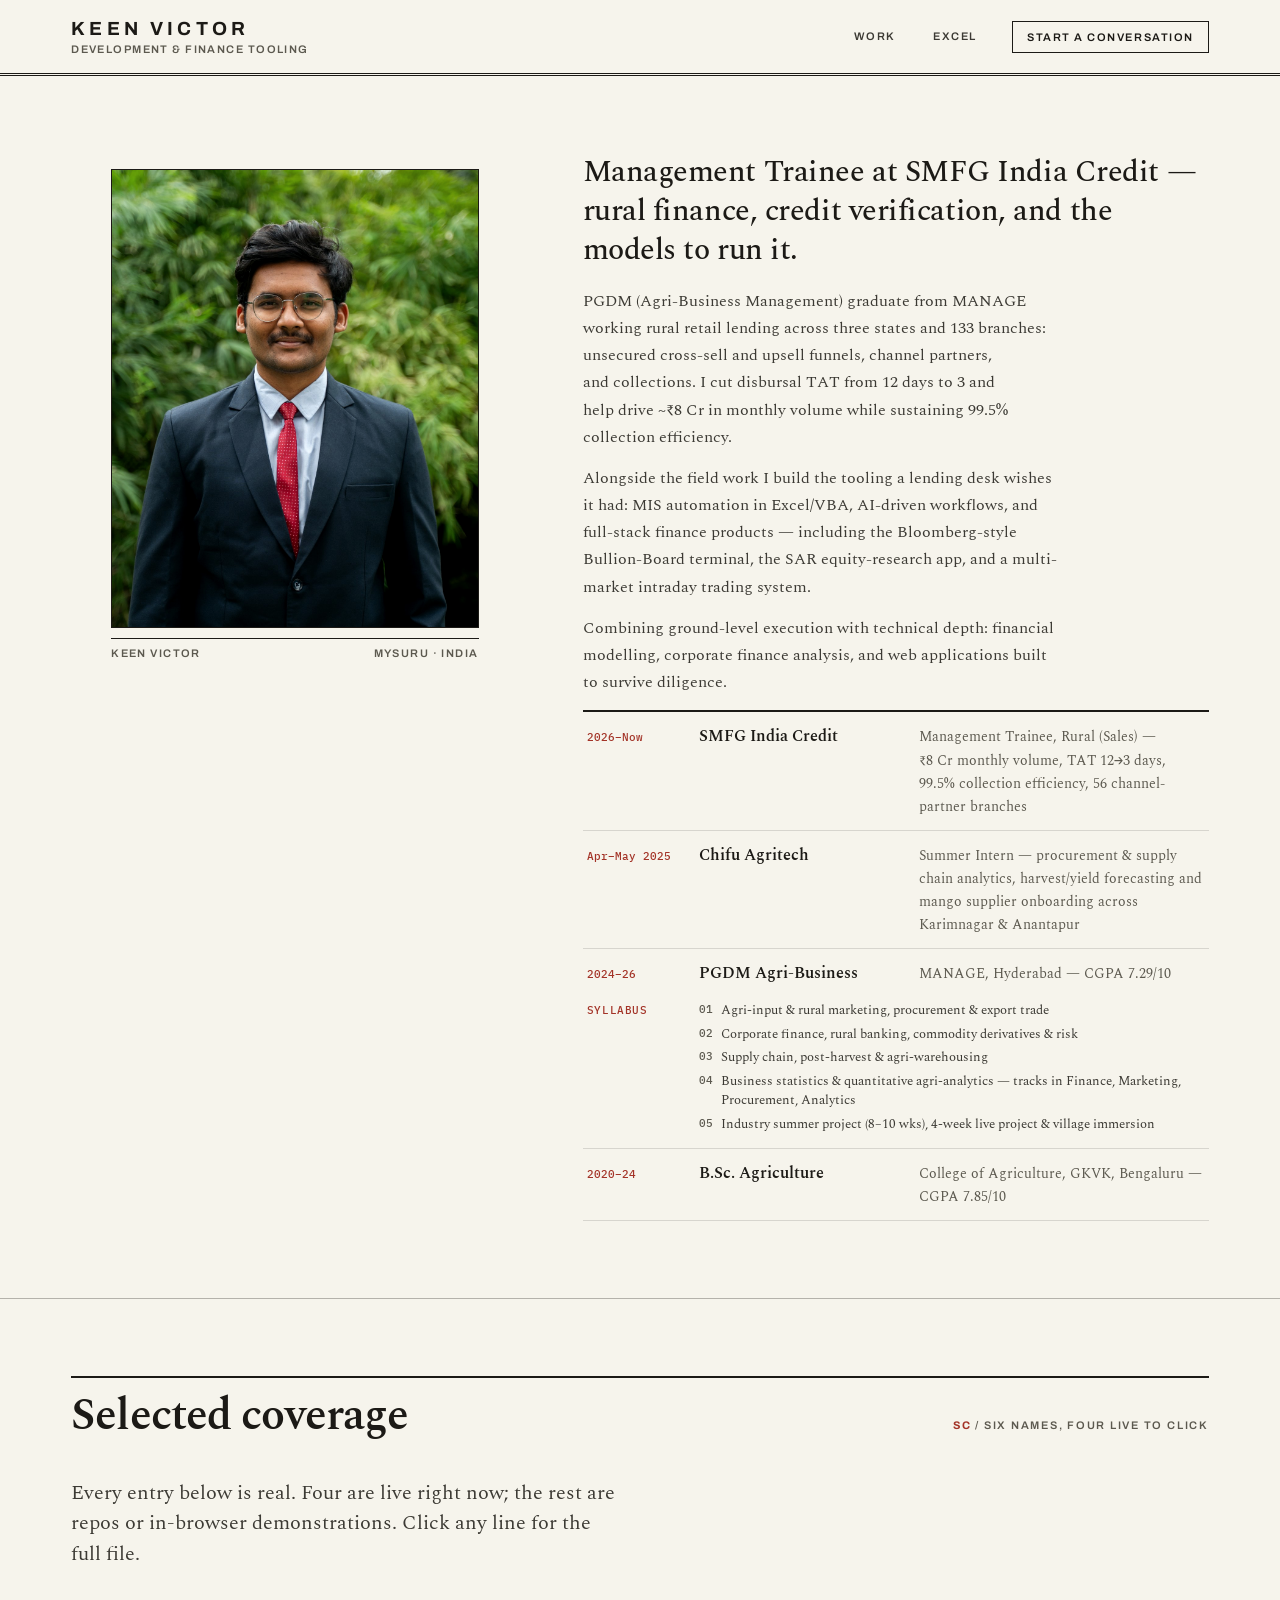
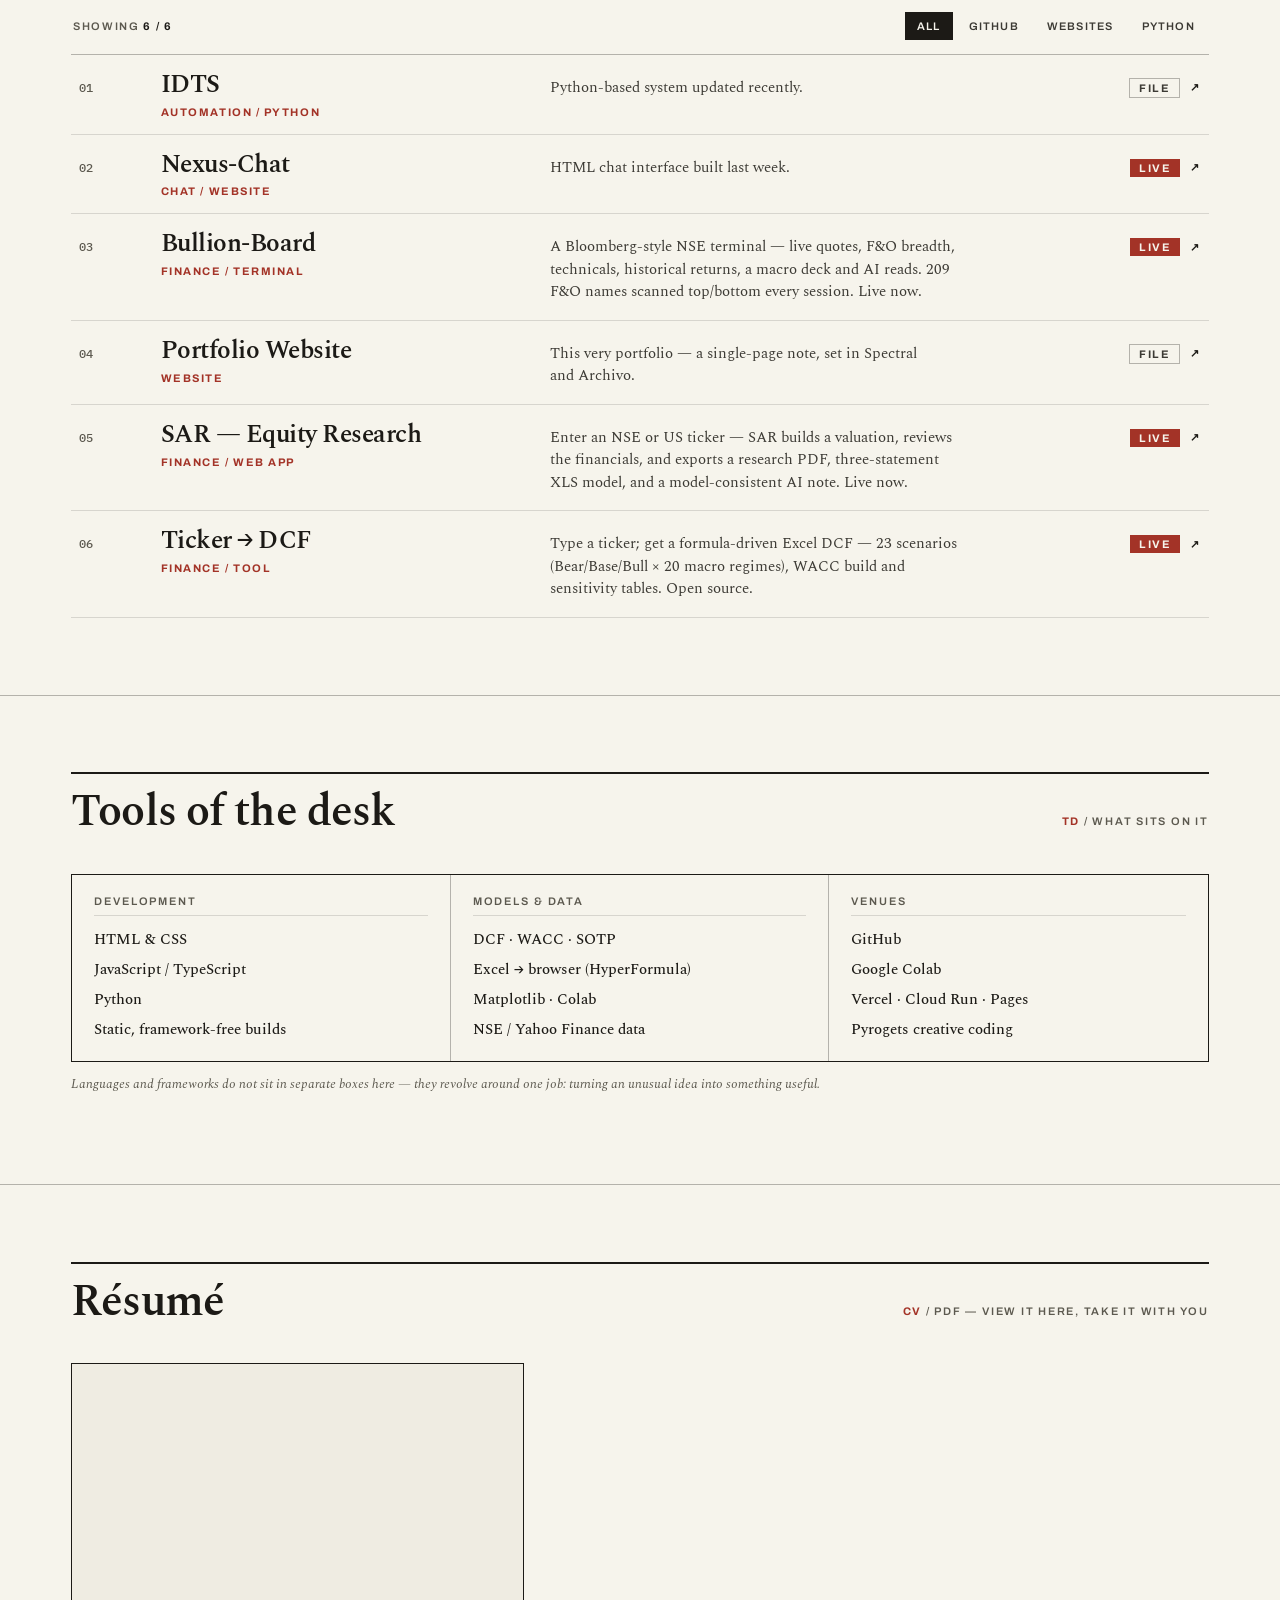
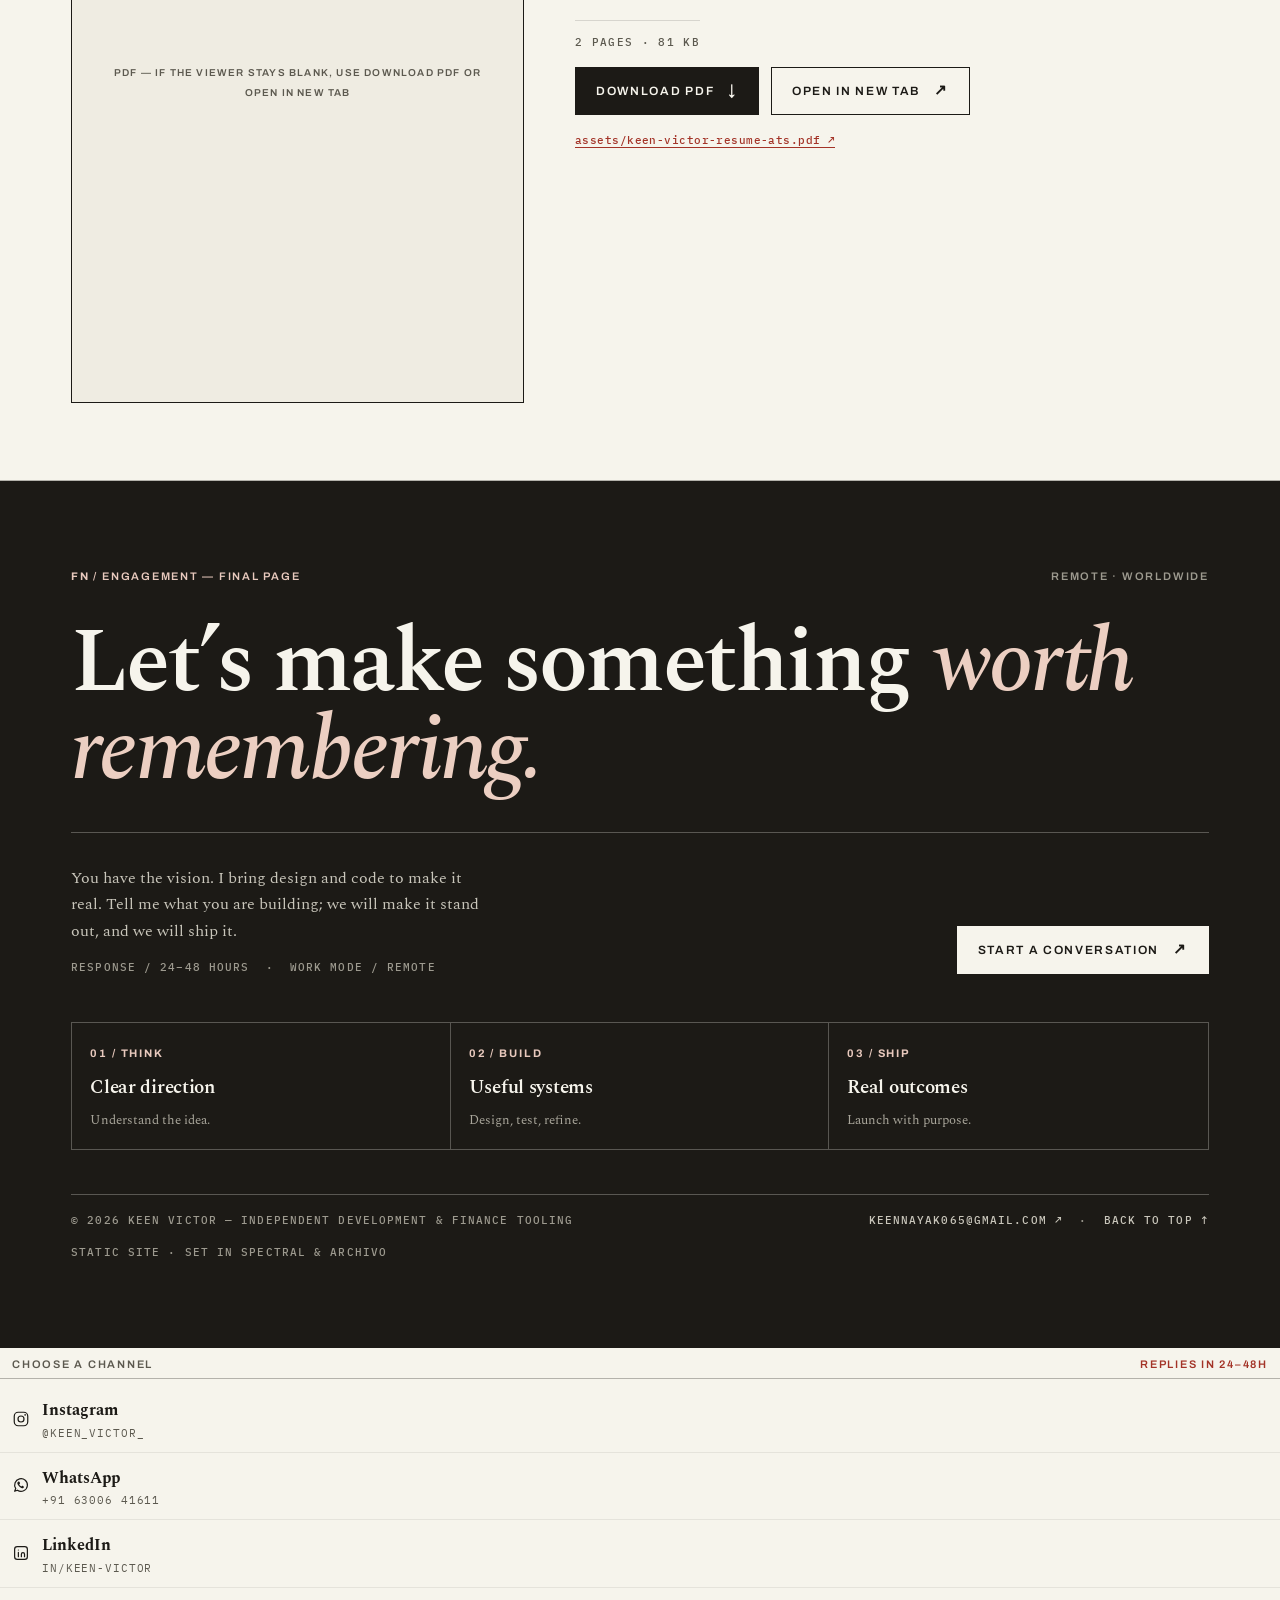
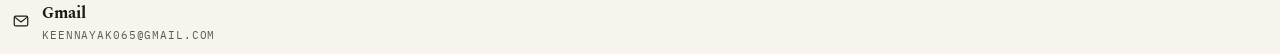
==== index.html @ 17b60cc4 "Coverage: Ticker -> DCF — live Streamlit app, GitHub repo, SAR-style file evidence; six names, four " ====
<!doctype html>
<html lang="en">
<head>
<meta charset="utf-8">
<meta name="viewport" content="width=device-width, initial-scale=1, viewport-fit=cover">
<meta name="theme-color" content="#f6f4ec">
<meta name="description" content="Keen Victor — independent development and finance tooling. Scenario-driven DCF models, a Bloomberg-style NSE terminal, and web apps, deployed and built to survive due diligence.">
<title>Keen Victor — Development &amp; Finance Tooling</title>
<link rel="icon" href="data:,">
<link rel="preconnect" href="https://fonts.googleapis.com">
<link rel="preconnect" href="https://fonts.gstatic.com" crossorigin>
<link href="https://fonts.googleapis.com/css2?family=Archivo:wght@400;500;600;700&family=IBM+Plex+Mono:wght@400;500&family=Spectral:ital,wght@0,300;0,400;0,500;0,600;0,700;1,400;1,500&display=swap" rel="stylesheet">
<link rel="stylesheet" href="style.css">
</head>
<body>
<a class="skip-link" href="#works">Skip to selected work</a>

<header class="site">
  <div class="shell site-bar">
    <a class="brand" href="#top" aria-label="Keen Victor — home">
      <span class="wordmark">Keen<b>&nbsp;</b>Victor</span>
      <small>Development &amp; Finance Tooling</small>
    </a>
    <nav class="nav" id="mainNav" aria-label="Main navigation">
      <a href="#works">Work</a>
      <a href="excel.html">Excel</a>
      <a class="cta-nav js-convo" href="#" aria-haspopup="true" aria-expanded="false">Start a conversation</a>
    </nav>
    <button class="menu-toggle" id="menuToggle" aria-label="Open navigation" aria-expanded="false">≡</button>
  </div>
</header>

<main id="top">
<section class="block" id="analyst" aria-label="About Keen Victor">
  <div class="shell">
    <div class="analyst">
      <figure>
        <div class="id-photo">
          <img src="assets/portrait.jpg" alt="Keen Victor portrait — navy suit, red tie, against a green bamboo backdrop" width="1200" height="1500">
        </div>
        <figcaption class="id-caption"><span>Keen Victor</span><span>Mysuru · India</span></figcaption>
      </figure>
      <div>
        <p class="analyst-lede">Management Trainee at SMFG India Credit — rural finance, credit verification, and the models to run it.</p>
        <div class="analyst-body">
          <p>PGDM (Agri-Business Management) graduate from MANAGE working rural retail lending across three states and 133 branches: unsecured cross-sell and upsell funnels, channel partners, and collections. I cut disbursal TAT from 12 days to 3 and help drive ~&#8377;8 Cr in monthly volume while sustaining 99.5% collection efficiency.</p>
          <p>Alongside the field work I build the tooling a lending desk wishes it had: MIS automation in Excel/VBA, AI-driven workflows, and full-stack finance products — including the Bloomberg-style Bullion-Board terminal, the SAR equity-research app, and a multi-market intraday trading system.</p>
          <p>Combining ground-level execution with technical depth: financial modelling, corporate finance analysis, and web applications built to survive diligence.</p>
        </div>
        <div class="history" aria-label="Track record">
          <div class="history-row"><span class="when">2026–Now</span><strong>SMFG India Credit</strong><span>Management Trainee, Rural (Sales) — ₹8 Cr monthly volume, TAT 12&rarr;3 days, 99.5% collection efficiency, 56 channel-partner branches</span></div>
          <div class="history-row"><span class="when">Apr–May 2025</span><strong>Chifu Agritech</strong><span>Summer Intern — procurement &amp; supply chain analytics, harvest/yield forecasting and mango supplier onboarding across Karimnagar &amp; Anantapur</span></div>
          <div class="history-row"><span class="when">2024–26</span><strong>PGDM Agri-Business</strong><span>MANAGE, Hyderabad — CGPA 7.29/10</span></div>
          <div class="history-detail"><span class="when">Syllabus</span><ul class="hd-list"><li>Agri-input &amp; rural marketing, procurement &amp; export trade</li><li>Corporate finance, rural banking, commodity derivatives &amp; risk</li><li>Supply chain, post-harvest &amp; agri-warehousing</li><li>Business statistics &amp; quantitative agri-analytics — tracks in Finance, Marketing, Procurement, Analytics</li><li>Industry summer project (8–10 wks), 4-week live project &amp; village immersion</li></ul></div>
          <div class="history-row"><span class="when">2020–24</span><strong>B.Sc. Agriculture</strong><span>College of Agriculture, GKVK, Bengaluru — CGPA 7.85/10</span></div>
        </div>
</div>
    </div>
  </div>
</section>

<section class="block" id="works" aria-label="Selected work">
  <div class="shell">
    <div class="block-head">
      <h2>Selected coverage</h2>
      <div class="folio"><b>SC</b> / Six names, four live to click</div>
    </div>
    <p class="lede">Every entry below is real. Four are live right now; the rest are repos or in-browser demonstrations. Click any line for the full file.</p>
    <div class="screen-row">
      <div class="count-note">Showing <b><span id="visibleCount">6</span> / 6</b></div>
      <div class="filter-list" aria-label="Screen by sector">
        <button class="filter active" data-filter="all">All</button>
        <button class="filter" data-filter="github">GitHub</button>
        <button class="filter" data-filter="website">Websites</button>
        <button class="filter" data-filter="python">Python</button>
      </div>
    </div>
    <div class="coverage" id="coverageList"></div>
  </div>

  <div class="project-modal" id="projectModal" aria-hidden="true" role="dialog" aria-modal="true" aria-labelledby="modalTitle">
    <div class="modal-backdrop" id="modalBackdrop"></div>
    <div class="modal-card">
      <div class="modal-bar"><span>Project File — <span id="modalFileNo">No. 00</span></span><button class="modal-close" id="modalClose" aria-label="Close project details">×</button></div>
      <div class="modal-body">
        <div class="modal-image" id="modalImage"></div>
        <div class="modal-content">
          <div class="modal-meta" id="modalMeta"></div>
          <h2 class="modal-title" id="modalTitle"></h2>
          <p class="modal-desc" id="modalDesc"></p>
          <div class="modal-tech" id="modalTech"></div>
        </div>
      </div>
    </div>
  </div>
</section>



<section class="block" id="tools" aria-label="Tools of the desk">
  <div class="shell">
    <div class="block-head">
      <h2>Tools of the desk</h2>
      <div class="folio"><b>TD</b> / What sits on it</div>
    </div>
    <div class="tools">
      <div class="tool-cell">
        <h3>Development</h3>
        <ul><li>HTML &amp; CSS</li><li>JavaScript / TypeScript</li><li>Python</li><li>Static, framework-free builds</li></ul>
      </div>
      <div class="tool-cell">
        <h3>Models &amp; Data</h3>
        <ul><li>DCF · WACC · SOTP</li><li>Excel → browser (HyperFormula)</li><li>Matplotlib · Colab</li><li>NSE / Yahoo Finance data</li></ul>
      </div>
      <div class="tool-cell">
        <h3>Venues</h3>
        <ul><li>GitHub</li><li>Google Colab</li><li>Vercel · Cloud Run · Pages</li><li>Pyrogets creative coding</li></ul>
      </div>
    </div>
    <p class="tool-note">Languages and frameworks do not sit in separate boxes here — they revolve around one job: turning an unusual idea into something useful.</p>
  </div>
</section>

<section class="block" id="resume" aria-label="Résumé">
  <div class="shell">
    <div class="block-head">
      <h2>Résumé</h2>
      <div class="folio"><b>CV</b> / PDF — view it here, take it with you</div>
    </div>
    <div class="resume-grid">
      <div class="resume-view">
        <span class="pdf-hint">PDF — if the viewer stays blank, use Download PDF or Open in new tab</span>
        <iframe src="assets/keen-victor-resume-ats.pdf#toolbar=0&navpanes=0&view=FitH" title="Keen Victor — résumé, ATS-friendly PDF" loading="lazy"></iframe>
      </div>
      <div class="resume-side">
        <p class="resume-meta">2 pages · 81 KB</p>
        <div class="resume-actions">
          <a class="button" href="assets/keen-victor-resume-ats.pdf" download="keen-victor-resume-ats.pdf">Download PDF <span class="arrow">↓</span></a>
          <a class="button ghost" href="assets/keen-victor-resume-ats.pdf" target="_blank" rel="noopener">Open in new tab <span class="arrow">↗</span></a>
        </div>
        <p class="resume-fine"><a href="assets/keen-victor-resume-ats.pdf" target="_blank" rel="noopener">assets/keen-victor-resume-ats.pdf ↗</a></p>
      </div>
    </div>
  </div>
</section>

<section class="endnote" id="connect" aria-label="Engage me">
  <div class="shell">
    <div class="block-head endnote-head">
      <span class="folio endnote-folio"><b>FN</b> / Engagement — final page</span>
      <span class="folio">Remote · Worldwide</span>
    </div>
    <h2>Let’s make something <em>worth remembering.</em></h2>
    <div class="endnote-grid">
      <div>
        <p>You have the vision. I bring design and code to make it real. Tell me what you are building; we will make it stand out, and we will ship it.</p>
        <div class="micro">Response / 24–48 hours &nbsp;·&nbsp; Work mode / Remote</div>
      </div>
      <div class="endnote-cta">
        <a class="button js-convo" href="#" aria-haspopup="true" aria-expanded="false">Start a conversation <span class="arrow">↗</span></a>
      </div>
    </div>
    <div class="endnote-legs" aria-label="How an engagement runs">
      <div class="leg"><small>01 / Think</small><strong>Clear direction</strong><span>Understand the idea.</span></div>
      <div class="leg"><small>02 / Build</small><strong>Useful systems</strong><span>Design, test, refine.</span></div>
      <div class="leg"><small>03 / Ship</small><strong>Real outcomes</strong><span>Launch with purpose.</span></div>
    </div>
    <footer class="fineprint">
      <span>© <span id="year">2026</span> Keen Victor — Independent development &amp; finance tooling</span>
      <span><a href="mailto:keennayak065@gmail.com">keennayak065@gmail.com ↗</a> &nbsp;·&nbsp; <a href="#top">Back to top ↑</a></span>
      <span>Static site · Set in Spectral &amp; Archivo</span>
    </footer>
  </div>
</section>

</main>

<a class="back-top" href="#top" aria-label="Back to top">↑</a>

<div class="convo-pop" id="convoPop" role="dialog" aria-label="Choose a channel">
  <div class="cp-title"><span>Choose a channel</span><b>Replies in 24–48h</b></div>
  <a href="https://www.instagram.com/keen_victor_/" target="_blank" rel="noopener"><svg viewBox="0 0 24 24" aria-hidden="true"><rect x="3" y="3" width="18" height="18" rx="5.25"/><circle cx="12" cy="12" r="4"/><circle cx="17.5" cy="6.5" r="1.1" fill="currentColor" stroke="none"/></svg><span><strong>Instagram</strong><span class="cp-sub">@keen_victor_</span></span></a>
  <a href="https://wa.me/916300641611" target="_blank" rel="noopener"><svg viewBox="0 0 24 24" aria-hidden="true"><path d="M20.5 11.6A8.5 8.5 0 0 1 7.2 17.6L3.5 19l1.5-3.6A8.5 8.5 0 1 1 20.5 11.6Z"/><path d="M9.5 9.2c.3 1.5 1.6 2.9 3.1 3.3l.9-.7c.2-.2.5-.2.8 0l1.2.8c.3.2.4.6.3 1-.3 1-1.4 1.6-2.3 1.4-2.6-.5-6.1-3.9-6.4-6.6-.1-1 .7-2.1 1.8-2.3.4-.1.8.1 1 .4l.7 1.2c.2.3.2.7 0 1l-.8.9Z" fill="currentColor" stroke="none"/></svg><span><strong>WhatsApp</strong><span class="cp-sub">+91 63006 41611</span></span></a>
  <a href="https://www.linkedin.com/in/keen-victor/" target="_blank" rel="noopener"><svg viewBox="0 0 24 24" aria-hidden="true"><rect x="3.5" y="3.5" width="17" height="17" rx="3.5"/><path d="M8.5 11.2V17M8.5 8v.01M12.5 17v-3.5a2.1 2.1 0 0 1 4.2 0V17"/></svg><span><strong>LinkedIn</strong><span class="cp-sub">in/keen-victor</span></span></a>
  <a href="https://mail.google.com/mail/?view=cm&fs=1&to=keennayak065@gmail.com" target="_blank" rel="noopener"><svg viewBox="0 0 24 24" aria-hidden="true"><rect x="3" y="5.5" width="18" height="13" rx="2"/><path d="m4.5 7.5 7.5 5.7 7.5-5.7"/></svg><span><strong>Gmail</strong><span class="cp-sub">keennayak065@gmail.com</span></span></a>
</div>
<script>
(function () {
  var pop = document.getElementById('convoPop');
  if (!pop) return;
  var triggers = document.querySelectorAll('.js-convo');
  var currentTrigger = null;
  function closeConvo() {
    pop.classList.remove('open');
    triggers.forEach(function (t) { t.setAttribute('aria-expanded', 'false'); });
    currentTrigger = null;
  }
  function openConvo(btn) {
    triggers.forEach(function (t) { t.setAttribute('aria-expanded', t === btn ? 'true' : 'false'); });
    pop.classList.add('open');
    currentTrigger = btn;
    var r = btn.getBoundingClientRect();
    var pw = pop.offsetWidth, ph = pop.offsetHeight;
    var top = r.bottom + 10;
    if (top + ph > window.innerHeight - 8) top = r.top - ph - 10;
    var left = Math.max(8, Math.min(r.right - pw, window.innerWidth - pw - 8));
    pop.style.top = top + 'px';
    pop.style.left = left + 'px';
  }
  triggers.forEach(function (btn) {
    btn.addEventListener('click', function (e) {
      e.preventDefault();
      if (pop.classList.contains('open') && currentTrigger === btn) { closeConvo(); return; }
      openConvo(btn);
    });
  });
  document.addEventListener('click', function (e) {
    if (!e.target.closest('#convoPop') && !e.target.closest('.js-convo')) closeConvo();
  });
  document.addEventListener('keydown', function (e) { if (e.key === 'Escape') closeConvo(); });
  window.addEventListener('resize', closeConvo);
})();
</script>

<script>
const projects = [
  { id: 2, title: "IDTS", category: "python", desc: "Python-based system updated recently.", catLabel: "Automation / Python", tech: "Python · Updated 19 hours ago" },
  { id: 3, title: "Nexus-Chat", category: "website", desc: "HTML chat interface built last week.", catLabel: "Chat / Website", tech: "HTML · Updated last week", image: "nexus-chat", url: "https://nexus-chat-473.pages.dev/", longDesc: "Nexus Chat is an AI chat interface that lets you start conversations with topics from your personal library. Built with HTML, it features a dark, focused interface with topic cards for quick access to your knowledge base — from macroeconomics to hypothesis testing and market fluctuations. The message input at the bottom lets you chat with Nexus directly, with topic navigation and mastery tracking." },
  { id: 4, title: "Bullion-Board", category: "github", desc: "A Bloomberg-style NSE terminal — live quotes, F&O breadth, technicals, historical returns, a macro deck and AI reads. 209 F&O names scanned top/bottom every session. Live now.", catLabel: "Finance / Terminal", tech: "TypeScript · NSE · F&O", image: "bullion-board", url: "https://bullion-board.vercel.app/", longDesc: "Bullion-Board is a Bloomberg-style web trading terminal for Indian equities — a 4-panel quant workspace running 86 analytics desks: technicals (RSI/ADX/Sharpe/max drawdown), live NSE option chains with Greeks, PCR and max pain, historical returns with growth-of-₹100 and underwater curves, a macro deck with global markets, company dossier, quant screener, option chain, pairs trade workbench, sentiment desk and an embedded conversational AI analyst per desk. Real-time data pipelines for Indian equities, a touch-first mobile companion (Bullion Droid), and 93+ functions in the directory. Live at bullion-board.vercel.app." },
  { id: 10, title: "Portfolio Website", category: "website", desc: "This very portfolio — a single-page note, set in Spectral and Archivo.", catLabel: "Website", tech: "HTML · CSS · JS", image: "portfolio" },
  { id: 12, title: "SAR — Equity Research", category: "website", desc: "Enter an NSE or US ticker — SAR builds a valuation, reviews the financials, and exports a research PDF, three-statement XLS model, and a model-consistent AI note. Live now.", catLabel: "Finance / Web App", tech: "Equity Research · PDF · XLS", image: "sar-research", url: "https://sar-378070319461.asia-south1.run.app/", longDesc: "SAR is an equity-research desk in a browser tab. Type any NSE or US ticker and it builds the whole picture — blended target price, market cap, P/E, EV/EBITDA, 52-week range, one-year price chart — then exports three artifacts from the same run: a research PDF, a three-statement XLS model, and a model-consistent AI note. The live specimen plate updates as you type with NSE and NASDAQ coverage; a three-leg output section (PDF / XLS / AI) sits below the fold. Live at sar-378070319461.asia-south1.run.app." },
  { id: 13, title: "Ticker → DCF", category: "github", desc: "Type a ticker; get a formula-driven Excel DCF — 23 scenarios (Bear/Base/Bull × 20 macro regimes), WACC build and sensitivity tables. Open source.", catLabel: "Finance / Tool", tech: "Python · Streamlit · Excel", image: "dcf", url: "https://dcf-modelling.streamlit.app/", repo: "https://github.com/keenpromax-art/dcf-modelling", longDesc: "Ticker → DCF is a Streamlit front-end over a genuinely formula-driven workbook: enter a ticker and it pulls three years of financials, builds an 8-tab model (Dashboard · Assumptions · Macro_Scenarios · Operating_Model · WACC · DCF_Valuation · Scenario_Valuation · Sensitivity_Analysis) with 23 scenarios — Bear/Base/Bull plus 20 macro and company regimes — and serves the result as a live web app and a downloadable Excel file where every DCF input is editable, including the shipped audit and sensitivity blocks. Open source at github.com/keenpromax-art/dcf-modelling. Illustrative output, not investment advice." }
];

const grid = document.getElementById("coverageList");
const filters = [...document.querySelectorAll(".filter")];
const countEl = document.getElementById("visibleCount");
const pad = n => String(n).padStart(2, "0");

function isLive(p) { return /^https?:/i.test(p.url || p.link || ''); }

function render(filter = "all") {
  grid.innerHTML = "";
  const shown = filter === "all" ? projects : projects.filter(p => p.category === filter);
  shown.forEach((p, i) => {
    const row = document.createElement("button");
    row.className = "coverage-row";
    row.type = "button";
    row.setAttribute("aria-label", p.title + " — open details");
    const live = isLive(p);
    row.innerHTML = `
      <span class="no">${pad(i + 1)}</span>
      <span class="name">${p.title}<small>${p.catLabel}</small></span>
      <span class="thesis">${p.desc}</span>
      <span class="open">${live ? '<span class="tag">Live</span>' : '<span class="tag repo">File</span>'} <span class="arrow">↗</span></span>
    `;
    row.addEventListener("click", () => {
      if (p.link) {
        if (/^https?:/i.test(p.link)) window.open(p.link, "_blank", "noopener");
        else window.location.href = p.link;
        return;
      }
      openProject(p, i);
    });
    grid.appendChild(row);
  });
  countEl.textContent = shown.length;
}

function openProject(p, i) {
  document.getElementById("modalTitle").textContent = p.title;
  document.getElementById("modalDesc").textContent = p.longDesc || p.desc;
  document.getElementById("modalMeta").textContent = p.catLabel + " · " + p.tech;
  document.getElementById("modalTech").textContent = p.tech;
  document.getElementById("modalFileNo").textContent = "No. " + pad((i ?? 0) + 1);
  const techEl = document.getElementById("modalTech");
  if (p.url) techEl.innerHTML = `${p.tech} &nbsp;·&nbsp; <a href="${p.url}" target="_blank" rel="noopener">Visit live site ↗</a>${p.repo ? ` &nbsp;·&nbsp; <a href="${p.repo}" target="_blank" rel="noopener">Repo ↗</a>` : ''}`;
  const modalImage = document.getElementById("modalImage");
  if (p.image) {
    modalImage.innerHTML = `<img src="assets/projects/${p.image}.png" alt="${p.title}" onerror="this.replaceWith(Object.assign(document.createElement('div'),{className:'fallback',textContent:'${p.title}'}))">`;
  } else {
    modalImage.innerHTML = `<div class="fallback">${p.title}</div>`;
  }
  lastFocused = document.activeElement;
  document.getElementById("projectModal").classList.add("open");
  document.getElementById("projectModal").setAttribute("aria-hidden", "false");
  document.body.style.overflow = "hidden";
  closeBtn.focus();
}

let lastFocused = null;
const closeBtn = document.getElementById("modalClose");
const modalCard = document.querySelector(".modal-card");
const focusable = () => [...modalCard.querySelectorAll("button,a[href],input,select,textarea,[tabindex]:not([tabindex='-1'])")].filter(el => !el.disabled && el.offsetParent !== null);
document.addEventListener("keydown", e => {
  if (e.key !== "Tab" || !document.getElementById("projectModal").classList.contains("open")) return;
  const items = focusable();
  if (!items.length) return;
  const first = items[0], last = items[items.length - 1];
  if (e.shiftKey && document.activeElement === first) { e.preventDefault(); last.focus(); }
  else if (!e.shiftKey && document.activeElement === last) { e.preventDefault(); first.focus(); }
});
const backdrop = document.getElementById("modalBackdrop");
function closeProject() {
  document.getElementById("projectModal").classList.remove("open");
  document.getElementById("projectModal").setAttribute("aria-hidden", "true");
  document.body.style.overflow = "";
  if (lastFocused) lastFocused.focus();
}
closeBtn.addEventListener("click", closeProject);
backdrop.addEventListener("click", closeProject);
document.addEventListener("keydown", e => { if (e.key === "Escape") closeProject(); });

filters.forEach(btn => btn.addEventListener("click", () => {
  filters.forEach(b => b.classList.toggle("active", b === btn));
  render(btn.dataset.filter);
}));

render();

/* Mobile menu */
const menuToggle = document.getElementById("menuToggle");
const mainNav = document.getElementById("mainNav");
menuToggle.addEventListener("click", () => {
  const open = mainNav.classList.toggle("open");
  menuToggle.setAttribute("aria-expanded", String(open));
  menuToggle.setAttribute("aria-label", open ? "Close navigation" : "Open navigation");
  menuToggle.textContent = open ? "×" : "≡";
});
mainNav.querySelectorAll("a").forEach(a => a.addEventListener("click", () => {
  mainNav.classList.remove("open");
  menuToggle.setAttribute("aria-expanded", "false");
  menuToggle.textContent = "≡";
}));

document.getElementById("year").textContent = new Date().getFullYear();

const backTop = document.querySelector(".back-top");
window.addEventListener("scroll", () => backTop.classList.toggle("show", window.scrollY > 550), { passive: true });

/* Active nav on scroll */
const navLinks = [...mainNav.querySelectorAll("a")].filter(a => a.getAttribute("href").startsWith("#"));
const observer = new IntersectionObserver(entries => {
  entries.forEach(entry => {
    if (entry.isIntersecting) {
      navLinks.forEach(link => link.classList.toggle("active", link.getAttribute("href") === "#" + entry.target.id));
    }
  });
}, { rootMargin: "-30% 0px -60% 0px" });
["works", "analyst"].forEach(id => { const el = document.getElementById(id); if (el) observer.observe(el); });
</script>
</body>
</html>
---- style.css ----
:root{
  --paper:#f6f4ec;
  --paper-2:#efece2;
  --card:#efede3;
  --ink:#1c1a16;
  --ink-2:#3c3a34;
  --muted:#5c594f;
  --red:#a33327;
  --red-deep:#832a1f;
  --red-wash:#efe0d7;
  --green:#214d3c;
  --line:rgba(28,26,22,.3);
  --line-soft:rgba(28,26,22,.14);
  --gutter:clamp(18px,4vw,56px);
  --maxw:1240px;
  --serif:"Spectral",Georgia,"Times New Roman",serif;
  --sans:"Archivo","Helvetica Neue",Arial,sans-serif;
  --mono:"IBM Plex Mono",Consolas,monospace;
  --paper2:var(--paper-2);
  --ra-shadow:0 14px 34px rgba(28,26,22,.14);
  --shadow:0 14px 34px rgba(28,26,22,.14);
  --shadow-sm:0 4px 14px rgba(28,26,22,.10);
}
*{box-sizing:border-box}
html{scroll-behavior:smooth;scroll-padding-top:88px}
body{overflow-x:hidden;margin:0;background:var(--paper);color:var(--ink);font-family:var(--serif);font-size:clamp(16px,1.05vw,18px);line-height:1.65;text-wrap:pretty;-webkit-font-smoothing:antialiased}
img{display:block;max-width:100%}
a{color:inherit;text-decoration:none}
button{font:inherit;color:inherit}
.shell{width:100%;max-width:var(--maxw);margin-inline:auto;padding-inline:var(--gutter)}
.mono{font-family:var(--mono)}
:focus-visible{outline:2px solid var(--red);outline-offset:3px}
::selection{background:var(--red);color:var(--paper)}
html{scrollbar-width:thin;scrollbar-color:var(--muted) var(--paper-2)}
::-webkit-scrollbar{width:10px;height:10px}
::-webkit-scrollbar-track{background:var(--paper-2)}
::-webkit-scrollbar-thumb{background:var(--muted);border:2px solid var(--paper-2)}




.skip-link{position:absolute;left:12px;top:-48px;z-index:100;background:var(--ink);color:var(--paper);padding:10px 16px;font:600 12px var(--sans);letter-spacing:.08em;text-transform:uppercase;transition:top .2s}
.skip-link:focus{top:12px}

/* Compat: excel.html section apparatus */
.section-top{display:flex;justify-content:space-between;align-items:baseline;gap:20px;margin-bottom:clamp(16px,2vw,26px);border-top:2px solid var(--ink);padding-top:14px}
.section-head{display:flex;justify-content:space-between;align-items:baseline;gap:20px}
.section-index{display:flex;align-items:baseline;gap:12px;margin:0;font:600 clamp(17px,2vw,22px) var(--serif);letter-spacing:-.015em;color:var(--ink)}
.section-index b{font:700 11px var(--sans);letter-spacing:.16em;text-transform:uppercase;color:var(--red);white-space:nowrap}
.section-small{font:600 12px var(--sans);letter-spacing:.12em;text-transform:uppercase;color:var(--muted)}
.section-flush{margin-bottom:0}

/* ===== Header / masthead plate ===== */
.site-bar{display:flex;align-items:center;justify-content:space-between;gap:24px;width:100%}
header.site{min-height:76px;display:flex;align-items:center;justify-content:space-between;gap:24px;border-bottom:3px double var(--ink);position:sticky;top:0;z-index:40;background:rgba(246,244,236,.96);backdrop-filter:blur(10px);padding-top:env(safe-area-inset-top)}
.brand{display:flex;flex-direction:column;gap:3px;line-height:1}
.brand .wordmark{font:700 19px/1 var(--sans);letter-spacing:.22em;text-transform:uppercase;color:var(--ink)}
.brand .wordmark b{color:var(--red);font-weight:700}
.brand small{font:600 11px var(--sans);letter-spacing:.13em;text-transform:uppercase;color:var(--muted);margin-top:2px}
.nav{display:flex;align-items:center;gap:clamp(16px,2.6vw,36px)}
.nav a{font:600 11px var(--sans);letter-spacing:.14em;text-transform:uppercase;color:var(--ink-2);padding:6px 2px;border-bottom:2px solid transparent;transition:color .2s,border-color .2s}
.nav a:hover{color:var(--red);border-bottom-color:var(--red)}
.nav a.active{color:var(--red);border-bottom-color:var(--red)}
.nav a.cta-nav{border:1px solid var(--ink);padding:9px 14px;color:var(--ink)}
.nav a.cta-nav:hover{background:var(--ink);color:var(--paper);border-color:var(--ink)}
.menu-toggle{display:none;border:1px solid var(--ink);background:transparent;width:44px;height:44px;font:600 17px var(--sans);cursor:pointer}

/* Buttons */
.button{display:inline-flex;align-items:center;gap:14px;border:1px solid var(--ink);background:var(--ink);color:var(--paper);padding:14px 20px;min-height:48px;font:600 12px var(--sans);letter-spacing:.14em;text-transform:uppercase;cursor:pointer;transition:background .2s,color .2s,border-color .2s}
.button:hover{background:var(--red);border-color:var(--red);color:var(--paper)}
.button.ghost{background:transparent;color:var(--ink)}
.button.ghost:hover{background:var(--ink);color:var(--paper);border-color:var(--ink)}
.button .arrow{font-size:15px;line-height:1}

/* ===== Section scaffolding ===== */
section.block{padding-block:clamp(44px,6vw,88px);border-bottom:1px solid var(--line)}
.block-head{display:flex;justify-content:space-between;align-items:baseline;gap:18px;border-top:2px solid var(--ink);padding-top:16px;margin-bottom:clamp(22px,3vw,38px)}
.block-head h2{font:600 clamp(26px,3.4vw,44px)/1.05 var(--serif);letter-spacing:-.02em;margin:0}
.block-head .folio{font:600 11px var(--sans);letter-spacing:.16em;text-transform:uppercase;color:var(--muted);white-space:nowrap}
.block-head .folio b{color:var(--red);font-weight:700}
.lede{font:400 clamp(18px,1.6vw,22px)/1.5 var(--serif);color:var(--ink-2);max-width:58ch;margin:0 0 clamp(20px,3vw,32px)}
.muted{color:var(--muted)}

/* ===== Coverage table (projects) ===== */
.screen-row{display:flex;justify-content:space-between;align-items:center;gap:14px;flex-wrap:wrap;margin-bottom:0;border-bottom:1px solid var(--line);padding:10px 2px 14px}
.count-note{font:600 11px var(--sans);letter-spacing:.15em;text-transform:uppercase;color:var(--muted)}
.count-note b{color:var(--ink)}
.filter-list{display:flex;gap:4px;flex-wrap:wrap}
.filter{border:1px solid transparent;background:transparent;padding:7px 11px;font:600 11px var(--sans);letter-spacing:.11em;text-transform:uppercase;color:var(--ink-2);cursor:pointer;transition:color .15s,border-color .15s,background .15s}
.filter:hover{color:var(--red)}
.filter.active{color:var(--paper);background:var(--ink);border-color:var(--ink)}
.coverage{display:flex;flex-direction:column}
.coverage-row{display:grid;grid-template-columns:56px 1.05fr 1.6fr auto;gap:clamp(12px,2vw,28px);align-items:baseline;padding:16px 8px;border-bottom:1px solid var(--line-soft);cursor:pointer;transition:background .18s;text-align:left;background:transparent;border-top:0;border-left:0;border-right:0;width:100%;font-family:inherit;color:inherit}
.coverage-row:hover{background:var(--paper-2)}
.coverage-row .no{font:500 12px var(--mono);color:var(--muted);justify-self:start}
.coverage-row .name{font:600 clamp(18px,2vw,25px)/1.15 var(--serif);letter-spacing:-.02em;color:var(--ink);justify-self:start}
.coverage-row .name small{display:block;font:700 11px var(--sans);letter-spacing:.14em;text-transform:uppercase;color:var(--red);margin-top:6px}
.coverage-row .thesis{font-size:15px;line-height:1.5;color:var(--ink-2);max-width:52ch;justify-self:start}
.coverage-row .open{font:600 11px var(--sans);letter-spacing:.14em;text-transform:uppercase;color:var(--ink);white-space:nowrap;display:inline-flex;align-items:center;gap:10px}
.coverage-row .open .tag{background:var(--red);color:var(--paper);padding:3px 9px;font:700 11px var(--sans);letter-spacing:.14em}
.coverage-row .open .tag.repo{background:transparent;color:var(--ink-2);border:1px solid var(--line)}
.coverage-row:hover .open{color:var(--red)}

/* ===== Modal (project file) ===== */
.project-modal{position:fixed;inset:0;z-index:60;opacity:0;pointer-events:none;transition:opacity .28s ease}
.project-modal.open{opacity:1;pointer-events:auto}
.modal-backdrop{position:absolute;inset:0;background:rgba(28,26,22,.52)}
.modal-card{position:absolute;top:6vh;left:50%;width:min(880px,93vw);max-height:88vh;display:flex;flex-direction:column;background:var(--paper);border:1px solid var(--ink);box-shadow:var(--shadow);opacity:0;transform:translate(-50%,16px);transition:transform .3s ease,opacity .3s ease;overflow:hidden}
.project-modal.open .modal-card{opacity:1;transform:translate(-50%,0)}
.modal-bar{display:flex;justify-content:space-between;align-items:center;gap:14px;border-bottom:2px solid var(--ink);padding:10px 18px;background:var(--paper-2);font:600 10px var(--sans);letter-spacing:.18em;text-transform:uppercase;color:var(--ink-2)}
.modal-close{background:none;border:1px solid var(--line);width:44px;height:44px;font:600 20px/1 var(--sans);cursor:pointer;color:var(--ink)}
.modal-close:hover{background:var(--ink);color:var(--paper)}
.modal-body{display:flex;flex-direction:column;overflow-y:auto}
.modal-image{flex:0 0 auto;aspect-ratio:16/9;background:var(--paper-2);border-bottom:1px solid var(--line);overflow:hidden}
.modal-image img{width:100%;height:100%;object-fit:cover;object-position:center 30%}
.modal-image .fallback{width:100%;height:100%;display:grid;place-items:center;font:600 11px var(--sans);letter-spacing:.2em;text-transform:uppercase;color:var(--muted)}
.modal-content{padding:clamp(18px,3vw,34px)}
.modal-meta{font:600 11px var(--sans);letter-spacing:.16em;text-transform:uppercase;color:var(--red);margin-bottom:8px}
.modal-title{font:600 clamp(26px,4vw,42px)/1.05 var(--serif);letter-spacing:-.02em;margin:0 0 12px}
.modal-desc{font-size:16px;line-height:1.6;color:var(--ink-2);max-width:62ch;margin:0 0 14px}
.modal-tech{font:500 11px var(--mono);letter-spacing:.04em;color:var(--muted)}
.modal-tech a{color:var(--red);border-bottom:1px solid var(--red)}
.modal-tech a:hover{color:var(--red-deep)}

/* ===== Analyst (about) ===== */
.analyst{display:grid;grid-template-columns:minmax(0,5fr) minmax(0,7fr);gap:clamp(28px,5vw,72px);align-items:start}
.id-photo{border:1px solid var(--ink);background:var(--card);aspect-ratio:4/5;overflow:hidden}
.id-photo img{width:100%;height:100%;object-fit:cover;display:block;filter:saturate(.92) contrast(1.02)}

.id-caption{display:flex;justify-content:space-between;gap:12px;border-top:1px solid var(--ink);margin-top:10px;padding-top:8px;font:600 11px var(--sans);letter-spacing:.13em;text-transform:uppercase;color:var(--muted)}
.analyst-lede{font:500 clamp(21px,2.4vw,30px)/1.3 var(--serif);letter-spacing:-.015em;margin:0 0 18px}
.analyst-body{font-size:16px;line-height:1.7;color:var(--ink-2);max-width:60ch}
.analyst-body p{margin:0 0 14px}
.history{margin-top:6px;border-top:2px solid var(--ink)}
.history-row{display:grid;grid-template-columns:96px 1fr 1.4fr;gap:16px;padding:12px 4px;border-bottom:1px solid var(--line-soft);align-items:baseline}
.history-detail{display:grid;grid-template-columns:96px 1fr;gap:16px;padding:2px 4px 14px;border-bottom:1px solid var(--line-soft);align-items:baseline}
.history-detail .when{font:500 11px var(--mono);color:var(--red);text-transform:uppercase;letter-spacing:.06em}
.hd-list{list-style:none;margin:2px 0 0;padding:0;display:flex;flex-direction:column;gap:4px;counter-reset:hd}
.hd-list li{font-size:13px;line-height:1.5;color:var(--ink-2);padding-left:22px;position:relative;counter-increment:hd}
.hd-list li::before{content:"0" counter(hd);position:absolute;left:0;top:1px;font:500 11px var(--mono);color:var(--muted)}
.history-row:has(+ .history-detail){border-bottom:0}
.history-row .when{font:500 11px var(--mono);color:var(--red)}
.history-row strong{font:600 16px var(--serif)}
.history-row span:last-child{font-size:14px;color:var(--muted)}

/* ===== Tools of the desk (skills) ===== */
.tools{display:grid;grid-template-columns:repeat(3,1fr);border:1px solid var(--ink)}
.tool-cell{padding:20px 22px;border-right:1px solid var(--line)}
.tool-cell:last-child{border-right:0}
.tool-cell h3{font:600 11px var(--sans);letter-spacing:.17em;text-transform:uppercase;color:var(--muted);margin:0 0 12px;border-bottom:1px solid var(--line-soft);padding-bottom:8px}
.tool-cell ul{list-style:none;margin:0;padding:0;display:flex;flex-direction:column;gap:7px}
.tool-cell li{font:500 15px var(--serif);color:var(--ink)}
.tool-note{margin-top:12px;font:400 13px var(--serif);font-style:italic;color:var(--muted)}


/* ===== RÃ©sumÃ© (PDF) ===== */
.resume-grid{display:grid;grid-template-columns:minmax(0,5fr) minmax(0,7fr);gap:clamp(24px,4vw,56px);align-items:center}
.resume-view{position:relative;border:1px solid var(--ink);background:var(--paper-2)}
.pdf-hint{position:absolute;inset:0;display:grid;place-items:center;text-align:center;padding:24px;font:600 10px var(--sans);letter-spacing:.12em;text-transform:uppercase;color:var(--muted);line-height:2}
.resume-view iframe{position:relative;z-index:1;display:block;width:100%;aspect-ratio:210/297;border:0;background:transparent}
.resume-side{display:flex;flex-direction:column;gap:18px;align-items:flex-start;justify-content:center}
.resume-meta{font:500 11px var(--mono);letter-spacing:.12em;text-transform:uppercase;color:var(--muted);margin:0;border-top:1px solid var(--line-soft);padding-top:14px}
.resume-actions{display:flex;gap:12px;flex-wrap:wrap}
.resume-fine{font:500 11px var(--mono);letter-spacing:.04em;color:var(--muted);margin:0}
.resume-fine a{color:var(--red);border-bottom:1px solid var(--red)}
.resume-fine a:hover{color:var(--red-deep);border-bottom-color:var(--red-deep)}

/* ===== Engagement (contact) â€” ink endnote ===== */
.endnote{background:var(--ink);color:var(--paper);padding-block:clamp(48px,7vw,96px)}
.endnote .block-head{border-top-color:var(--paper);border-bottom:0}.endnote-head{border-top:0;padding-top:0}.endnote .block-head .endnote-folio,.endnote .block-head .endnote-folio b{color:#e8c9bd}.endnote .folio{color:#9d9a8f}
.endnote h2{font:600 clamp(38px,7vw,96px)/.98 var(--serif);letter-spacing:-.03em;margin:0 0 clamp(22px,3vw,36px);color:var(--paper)}
.endnote h2 em{font-style:italic;color:#eccfc2;font-weight:500}
.endnote-grid{display:grid;grid-template-columns:1.2fr 1fr;gap:clamp(24px,4vw,64px);align-items:end;border-top:1px solid rgba(246,244,236,.28);padding-top:clamp(20px,3vw,32px)}
.endnote p{color:#c9c6bb;font-size:16px;line-height:1.65;max-width:52ch;margin:0}
.endnote .micro{font:500 11px var(--mono);letter-spacing:.1em;text-transform:uppercase;color:#9d9a8f;margin-top:16px}
.endnote .button{background:var(--paper);color:var(--ink);border-color:var(--paper)}
.endnote .button:hover{background:var(--red);border-color:var(--red);color:var(--paper)}
.endnote-legs{display:grid;grid-template-columns:repeat(3,1fr);gap:0;margin-top:clamp(28px,4vw,48px);border:1px solid rgba(246,244,236,.28)}
.leg{padding:16px 18px;border-right:1px solid rgba(246,244,236,.28)}
.leg:last-child{border-right:0}
.leg small{font:700 11px var(--sans);letter-spacing:.17em;text-transform:uppercase;color:#e8c9bd}
.leg strong{display:block;font:600 19px var(--serif);letter-spacing:-.015em;margin:8px 0 4px;color:var(--paper)}
.leg span{font-size:13px;color:#a8a59a}
.fineprint{display:flex;justify-content:space-between;gap:18px;flex-wrap:wrap;border-top:1px solid rgba(246,244,236,.28);margin-top:clamp(26px,4vw,44px);padding-top:18px;font:500 11px var(--mono);letter-spacing:.1em;text-transform:uppercase;color:#9d9a8f}
.fineprint a{color:#c9c6bb;border-bottom:1px solid transparent}
.fineprint a:hover{color:#e8c9bd;border-bottom-color:#e8c9bd}

/* ===== Back to top ===== */
.back-top{position:fixed;right:max(var(--gutter),env(safe-area-inset-right));bottom:max(var(--gutter),env(safe-area-inset-bottom));width:46px;height:46px;display:grid;place-items:center;border:1px solid var(--ink);background:var(--paper);color:var(--ink);font:600 17px var(--sans);opacity:0;pointer-events:none;transition:opacity .25s;z-index:50}
.back-top.show{opacity:1;pointer-events:auto}
.back-top:hover{background:var(--ink);color:var(--paper)}

/* ===== Responsive ===== */
.endnote-cta{justify-self:end}
@media(max-width:1000px){
      .analyst{grid-template-columns:1fr}
  .tools{grid-template-columns:1fr 1fr}
  .tool-cell:nth-child(2){border-right:0}
  .tool-cell{border-bottom:1px solid var(--line)}
  .tool-cell:nth-child(3),.tool-cell:nth-child(4){border-bottom:0}
  .endnote-grid{grid-template-columns:1fr;align-items:start}
}
@media(max-width:820px){
  html{scroll-padding-top:72px}
  .coverage-row{grid-template-columns:40px 1fr;row-gap:6px}
  .coverage-row .thesis{grid-column:2}
  .coverage-row .open{grid-column:2}
      .history-row{grid-template-columns:84px 1fr;row-gap:2px}
  .history-detail{grid-template-columns:84px 1fr;row-gap:4px}
  .history-row span:last-child{grid-column:2}
  .tools{grid-template-columns:1fr}
  .tool-cell{border-right:0}
  .endnote-legs{grid-template-columns:1fr}
  .resume-grid{grid-template-columns:1fr}
  .leg{border-right:0;border-bottom:1px solid rgba(246,244,236,.28)}
  .leg:last-child{border-bottom:0}
}
@media(max-width:820px){.block-head{flex-direction:column;align-items:flex-start;gap:8px}.block-head .folio{white-space:normal}}@media(max-width:640px){
  header.site{min-height:64px}
  .brand{min-width:0}
  .brand .wordmark{font-size:17px;letter-spacing:.18em}
  .brand small{font-size:11px;letter-spacing:.04em;white-space:nowrap}
  .menu-toggle{display:grid;place-items:center}
  .nav{display:none;position:absolute;top:64px;left:0;right:0;background:var(--paper);border-bottom:2px solid var(--ink);flex-direction:column;align-items:stretch;gap:8px;padding:14px var(--gutter) calc(18px + env(safe-area-inset-bottom))}
  .nav.open{display:flex}
  .nav a{font-size:12px;display:flex;align-items:center;min-height:44px;padding:10px 4px;border-bottom:1px solid var(--line-soft)}
  .nav a.cta-nav{justify-content:center;border:1px solid var(--ink);padding:12px 14px;margin-top:4px}
  .modal-card{top:0;left:0;width:100%;height:100dvh;max-height:100dvh;transform:translateY(24px);border-left:0;border-right:0;border-top:0}
  .project-modal.open .modal-card{transform:translateY(0)}
      .filter-list{gap:2px}
}
@media(pointer:coarse){
  .filter{min-height:44px;padding:10px 13px}
  .back-top{width:48px;height:48px}
}
@media(max-width:480px){
  .endnote-cta{justify-self:stretch}
  .endnote-cta .button{width:100%;justify-content:center}
}
/* ===== Print — the note on paper ===== */
@page{margin:16mm 14mm}
@media print{
  *{-webkit-print-color-adjust:exact;print-color-adjust:exact}
  body{background:#fff;color:#1c1a16;font-size:11pt;line-height:1.45;overflow-x:visible;scrollbar-width:auto}
  :focus-visible{outline:0}
  header.site,.skip-link,.menu-toggle,.back-top,.convo-pop,.project-modal,.filter-list,.count-note,.resume-view,.resume-actions,.resume-fine,.endnote-cta,.button{display:none!important}
  section.block,.endnote{background:#fff!important;color:#1c1a16!important;border-bottom:1px solid #d8d6cc;padding-block:8mm}
  .block-head{border-top:2px solid #1c1a16!important;break-after:avoid}
  .block-head h2,.endnote h2{color:#1c1a16!important}
  .endnote .block-head{border-top-color:#1c1a16!important}
  .endnote,.endnote h2,.endnote p,.leg strong{color:#1c1a16!important}
  .endnote p,.endnote .folio,.endnote .micro,.leg span,.fineprint,.fineprint a,.leg,.endnote-legs{color:#3c3a34!important;border-color:#d8d6cc!important}
  .endnote h2 em,.block-head .folio b,.section-index b{color:#a33327!important}
  .endnote-head{border-top:0!important}
  .endnote .block-head .endnote-folio,.endnote .block-head .endnote-folio b{color:#a33327!important}
  .coverage-row,.history-row,.history-detail,.hd-list li,.tool-cell,.leg{break-inside:avoid}
  .analyst,.endnote-grid,.resume-grid{grid-template-columns:1fr!important;gap:8mm!important}
  .id-photo{max-width:56mm}
  .resume-meta{color:#5c594f!important;border-top:1px solid #d8d6cc!important;padding-top:4mm}
}
@media (prefers-reduced-motion:reduce){
  *,*::before,*::after{animation-duration:.01ms!important;animation-iteration-count:1!important;scroll-behavior:auto!important;transition-duration:.01ms!important}
}
  *,*::before,*::after{animation-duration:.01ms!important;animation-iteration-count:1!important;scroll-behavior:auto!important;transition-duration:.01ms!important}
}

.convo-pop{position:fixed;z-index:80;background:var(--paper);border:1px solid var(--ink);box-shadow:var(--shadow);min-width:min(288px,calc(100vw - 16px));max-width:calc(100vw - 16px);padding:8px;display:none;max-height:calc(100dvh - 24px);overflow-y:auto}
.convo-pop.open{display:block}
.convo-pop .cp-title{font:600 11px var(--sans);letter-spacing:.16em;text-transform:uppercase;color:var(--muted);padding:10px 12px 8px;border-bottom:1px solid var(--line);margin-bottom:6px;display:flex;justify-content:space-between;gap:12px}
.convo-pop .cp-title b{color:var(--red);font-weight:600}
.convo-pop a{display:flex;align-items:center;gap:12px;padding:12px;min-height:48px;text-decoration:none;color:var(--ink)}
.convo-pop a:hover{background:var(--paper-2)}
.convo-pop a + a{border-top:1px solid rgba(28,26,22,.08)}
.convo-pop svg{width:18px;height:18px;flex:none;stroke:currentColor;fill:none;stroke-width:1.6;stroke-linecap:round;stroke-linejoin:round}
.convo-pop .cp-sub{display:block;font:11px var(--mono);color:var(--muted);letter-spacing:.08em;text-transform:uppercase;margin-top:2px}
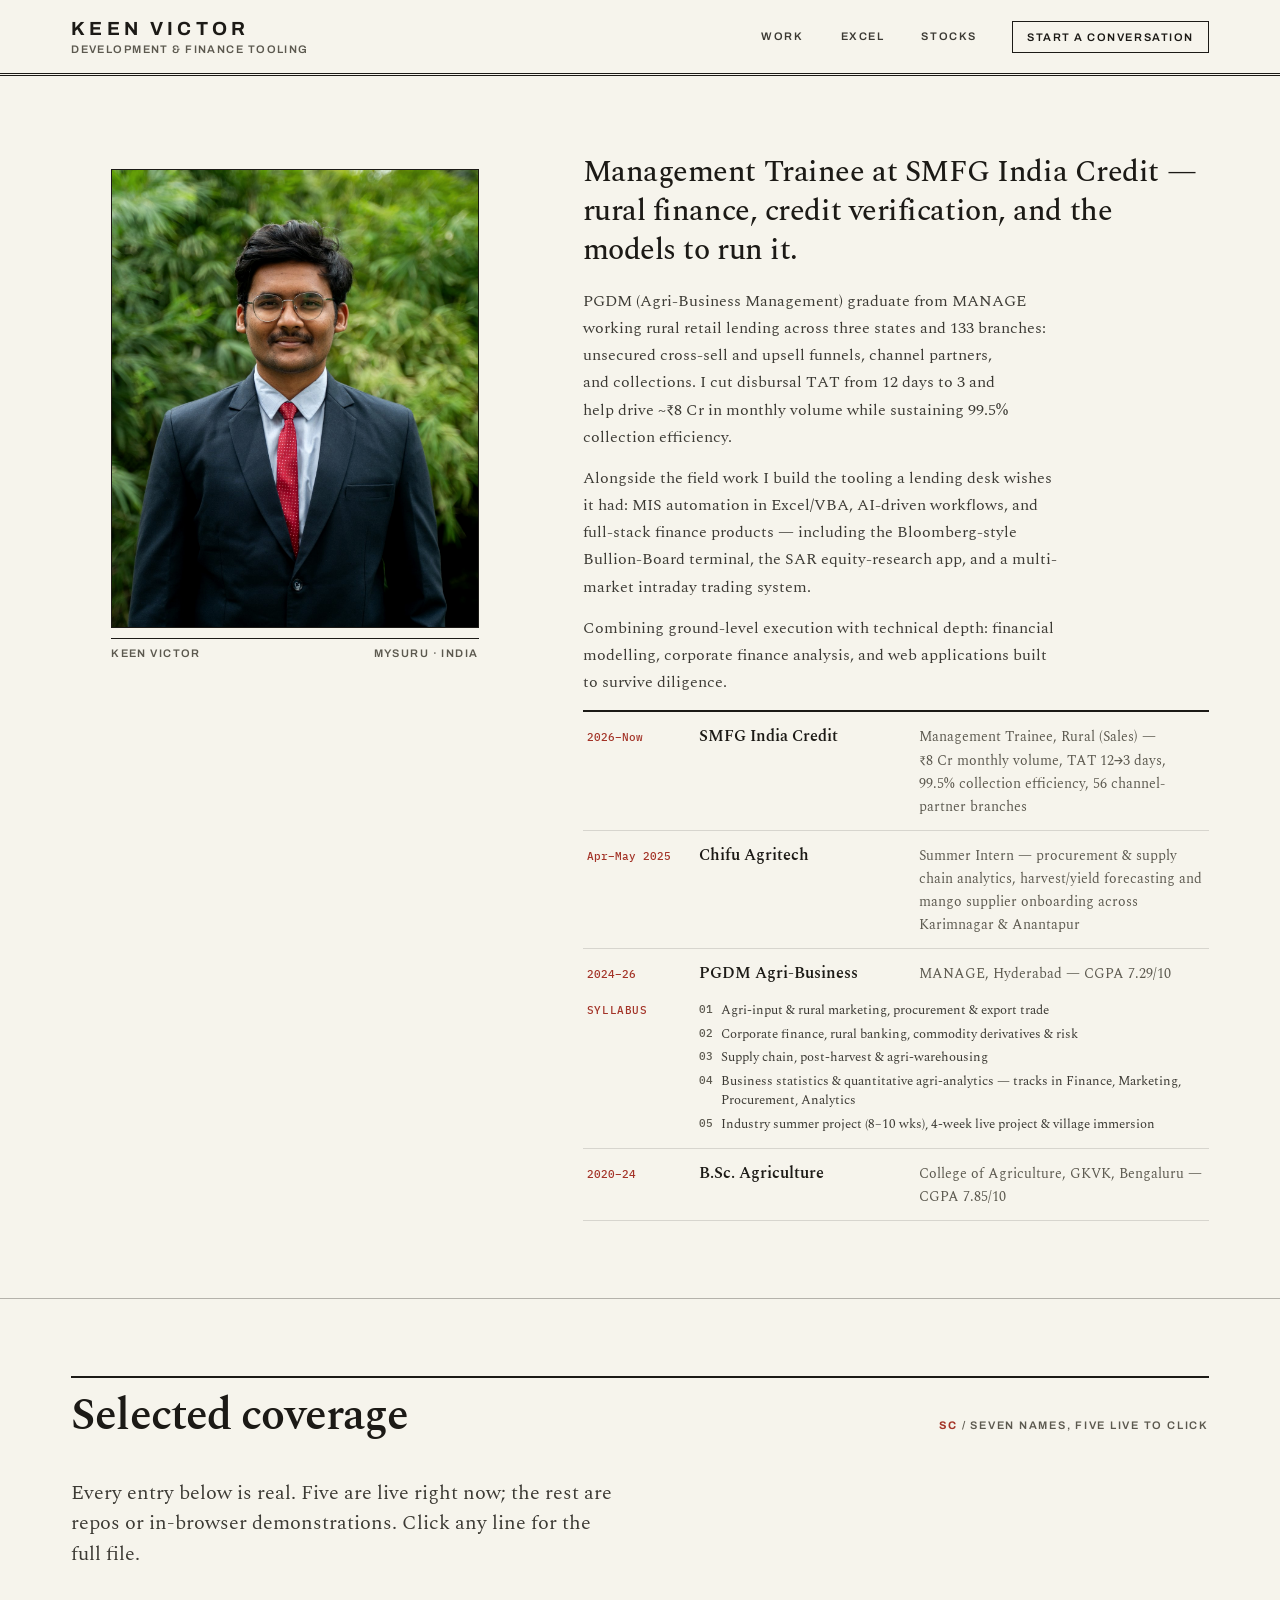
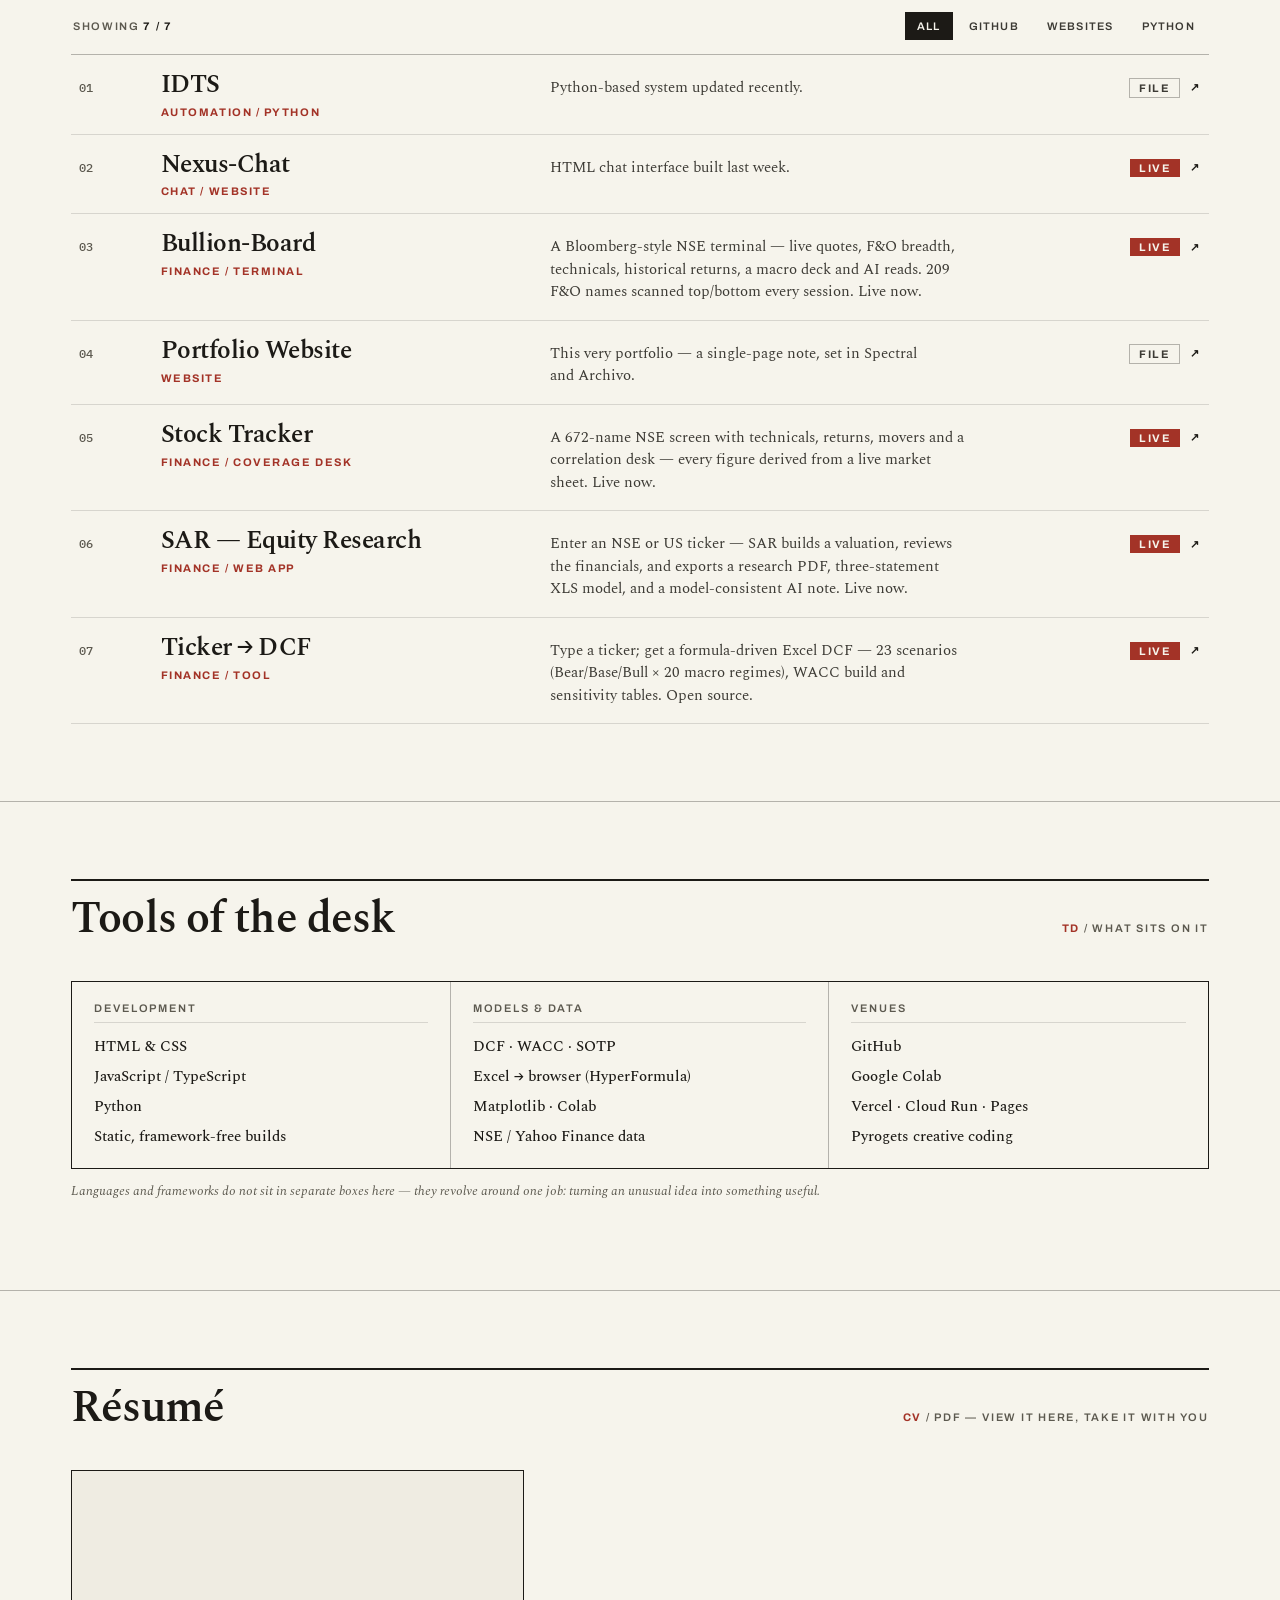
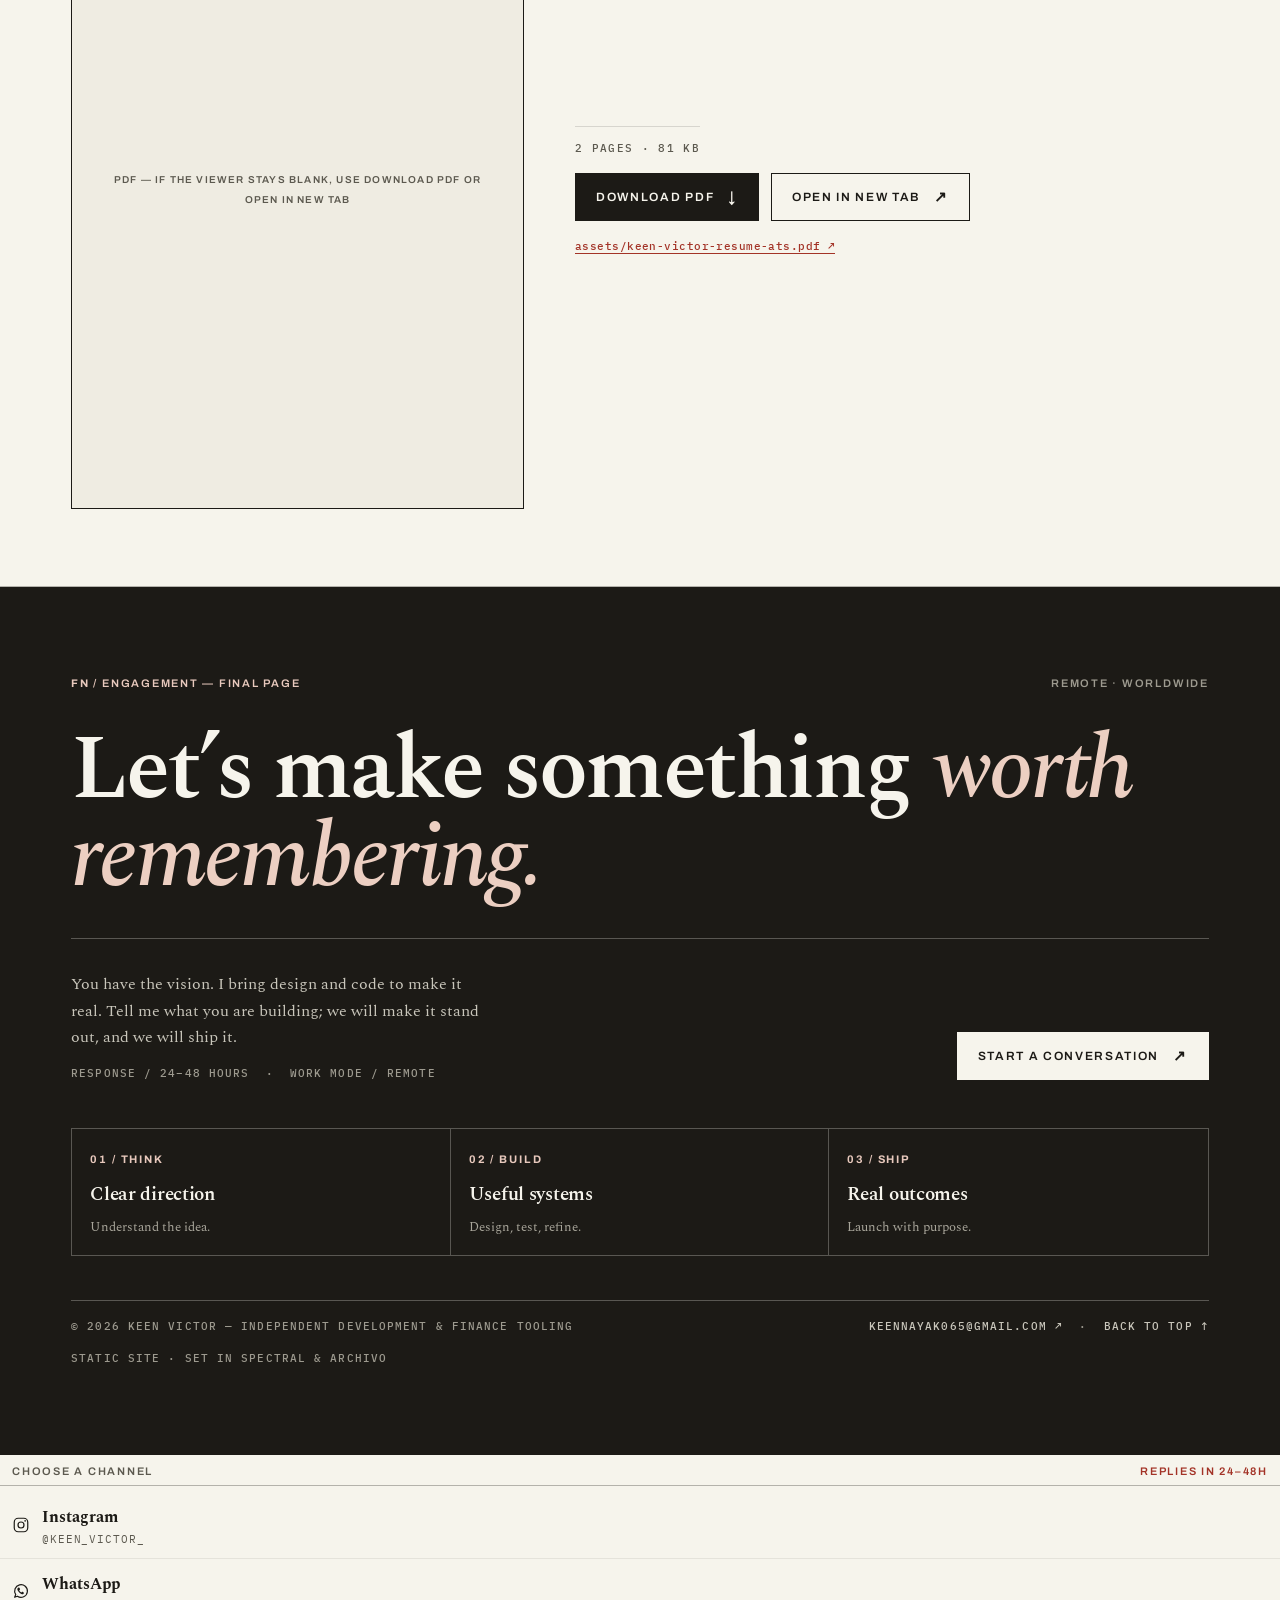
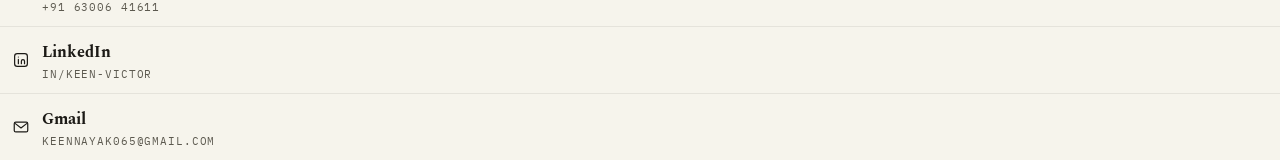
==== commit e755bd66: "Add Stock Tracker coverage desk derived from the live market sheet" ====
--- a/index.html
+++ b/index.html
@@ -24,6 +24,7 @@
     <nav class="nav" id="mainNav" aria-label="Main navigation">
       <a href="#works">Work</a>
       <a href="excel.html">Excel</a>
+      <a href="stocks.html">Stocks</a>
       <a class="cta-nav js-convo" href="#" aria-haspopup="true" aria-expanded="false">Start a conversation</a>
     </nav>
     <button class="menu-toggle" id="menuToggle" aria-label="Open navigation" aria-expanded="false">≡</button>
@@ -63,11 +64,11 @@
   <div class="shell">
     <div class="block-head">
       <h2>Selected coverage</h2>
-      <div class="folio"><b>SC</b> / Six names, four live to click</div>
-    </div>
-    <p class="lede">Every entry below is real. Four are live right now; the rest are repos or in-browser demonstrations. Click any line for the full file.</p>
+      <div class="folio"><b>SC</b> / Seven names, five live to click</div>
+    </div>
+    <p class="lede">Every entry below is real. Five are live right now; the rest are repos or in-browser demonstrations. Click any line for the full file.</p>
     <div class="screen-row">
-      <div class="count-note">Showing <b><span id="visibleCount">6</span> / 6</b></div>
+      <div class="count-note">Showing <b><span id="visibleCount">7</span> / 7</b></div>
       <div class="filter-list" aria-label="Screen by sector">
         <button class="filter active" data-filter="all">All</button>
         <button class="filter" data-filter="github">GitHub</button>
@@ -228,6 +229,7 @@
   { id: 3, title: "Nexus-Chat", category: "website", desc: "HTML chat interface built last week.", catLabel: "Chat / Website", tech: "HTML · Updated last week", image: "nexus-chat", url: "https://nexus-chat-473.pages.dev/", longDesc: "Nexus Chat is an AI chat interface that lets you start conversations with topics from your personal library. Built with HTML, it features a dark, focused interface with topic cards for quick access to your knowledge base — from macroeconomics to hypothesis testing and market fluctuations. The message input at the bottom lets you chat with Nexus directly, with topic navigation and mastery tracking." },
   { id: 4, title: "Bullion-Board", category: "github", desc: "A Bloomberg-style NSE terminal — live quotes, F&O breadth, technicals, historical returns, a macro deck and AI reads. 209 F&O names scanned top/bottom every session. Live now.", catLabel: "Finance / Terminal", tech: "TypeScript · NSE · F&O", image: "bullion-board", url: "https://bullion-board.vercel.app/", longDesc: "Bullion-Board is a Bloomberg-style web trading terminal for Indian equities — a 4-panel quant workspace running 86 analytics desks: technicals (RSI/ADX/Sharpe/max drawdown), live NSE option chains with Greeks, PCR and max pain, historical returns with growth-of-₹100 and underwater curves, a macro deck with global markets, company dossier, quant screener, option chain, pairs trade workbench, sentiment desk and an embedded conversational AI analyst per desk. Real-time data pipelines for Indian equities, a touch-first mobile companion (Bullion Droid), and 93+ functions in the directory. Live at bullion-board.vercel.app." },
   { id: 10, title: "Portfolio Website", category: "website", desc: "This very portfolio — a single-page note, set in Spectral and Archivo.", catLabel: "Website", tech: "HTML · CSS · JS", image: "portfolio" },
+  { id: 14, title: "Stock Tracker", category: "website", desc: "A 672-name NSE screen with technicals, returns, movers and a correlation desk — every figure derived from a live market sheet. Live now.", catLabel: "Finance / Coverage desk", tech: "HTML · JS · Derived data", link: "stocks.html", longDesc: "Stock Tracker turns a live equity sheet into a research desk. It resolves 868 rows down to 672 unique NSE tickers and three benchmarks, then derives the story from the numbers: a median RSI of 61.1, a median one-year return of -8.7%, 205 overbought names against 17 oversold, and 217 option-eligible counters. The full universe is searchable and re-rankable across price, weekly and annual return, RSI, CAGR, 52-week range and market cap, with seven-day change traces on every row. A movers panel ranks the one-year leaders and laggards and the CAGR standouts; a correlation desk puts TATAELXSI against the Nifty 50 with its 43.11% correlation, 51.67% slope, -3.299 Sharpe and two price/return charts. The page is built with plain HTML, CSS and JavaScript — no build step, no chart library, no external data call." },
   { id: 12, title: "SAR — Equity Research", category: "website", desc: "Enter an NSE or US ticker — SAR builds a valuation, reviews the financials, and exports a research PDF, three-statement XLS model, and a model-consistent AI note. Live now.", catLabel: "Finance / Web App", tech: "Equity Research · PDF · XLS", image: "sar-research", url: "https://sar-378070319461.asia-south1.run.app/", longDesc: "SAR is an equity-research desk in a browser tab. Type any NSE or US ticker and it builds the whole picture — blended target price, market cap, P/E, EV/EBITDA, 52-week range, one-year price chart — then exports three artifacts from the same run: a research PDF, a three-statement XLS model, and a model-consistent AI note. The live specimen plate updates as you type with NSE and NASDAQ coverage; a three-leg output section (PDF / XLS / AI) sits below the fold. Live at sar-378070319461.asia-south1.run.app." },
   { id: 13, title: "Ticker → DCF", category: "github", desc: "Type a ticker; get a formula-driven Excel DCF — 23 scenarios (Bear/Base/Bull × 20 macro regimes), WACC build and sensitivity tables. Open source.", catLabel: "Finance / Tool", tech: "Python · Streamlit · Excel", image: "dcf", url: "https://dcf-modelling.streamlit.app/", repo: "https://github.com/keenpromax-art/dcf-modelling", longDesc: "Ticker → DCF is a Streamlit front-end over a genuinely formula-driven workbook: enter a ticker and it pulls three years of financials, builds an 8-tab model (Dashboard · Assumptions · Macro_Scenarios · Operating_Model · WACC · DCF_Valuation · Scenario_Valuation · Sensitivity_Analysis) with 23 scenarios — Bear/Base/Bull plus 20 macro and company regimes — and serves the result as a live web app and a downloadable Excel file where every DCF input is editable, including the shipped audit and sensitivity blocks. Open source at github.com/keenpromax-art/dcf-modelling. Illustrative output, not investment advice." }
 ];
@@ -237,7 +239,7 @@
 const countEl = document.getElementById("visibleCount");
 const pad = n => String(n).padStart(2, "0");
 
-function isLive(p) { return /^https?:/i.test(p.url || p.link || ''); }
+function isLive(p) { return /^https?:/i.test(p.url || p.link || '') || /\.html$/i.test(p.link || ''); }
 
 function render(filter = "all") {
   grid.innerHTML = "";
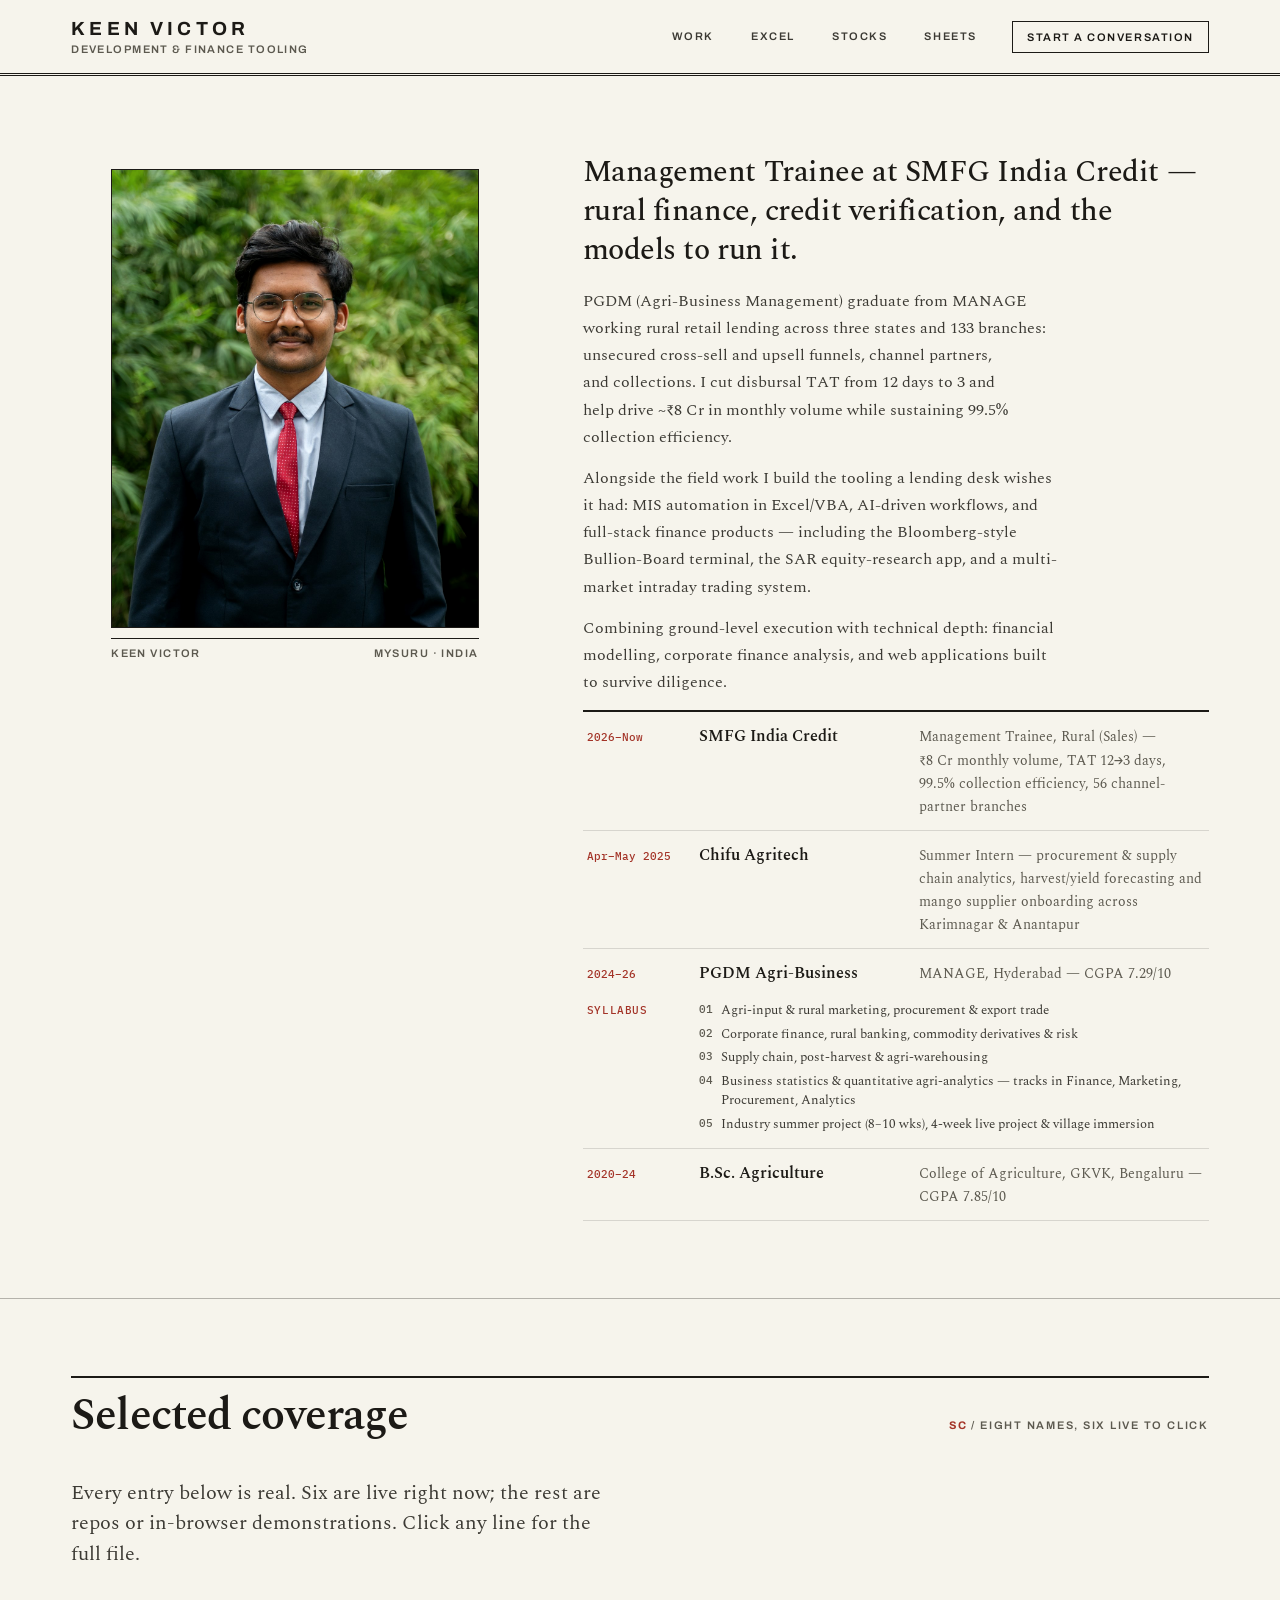
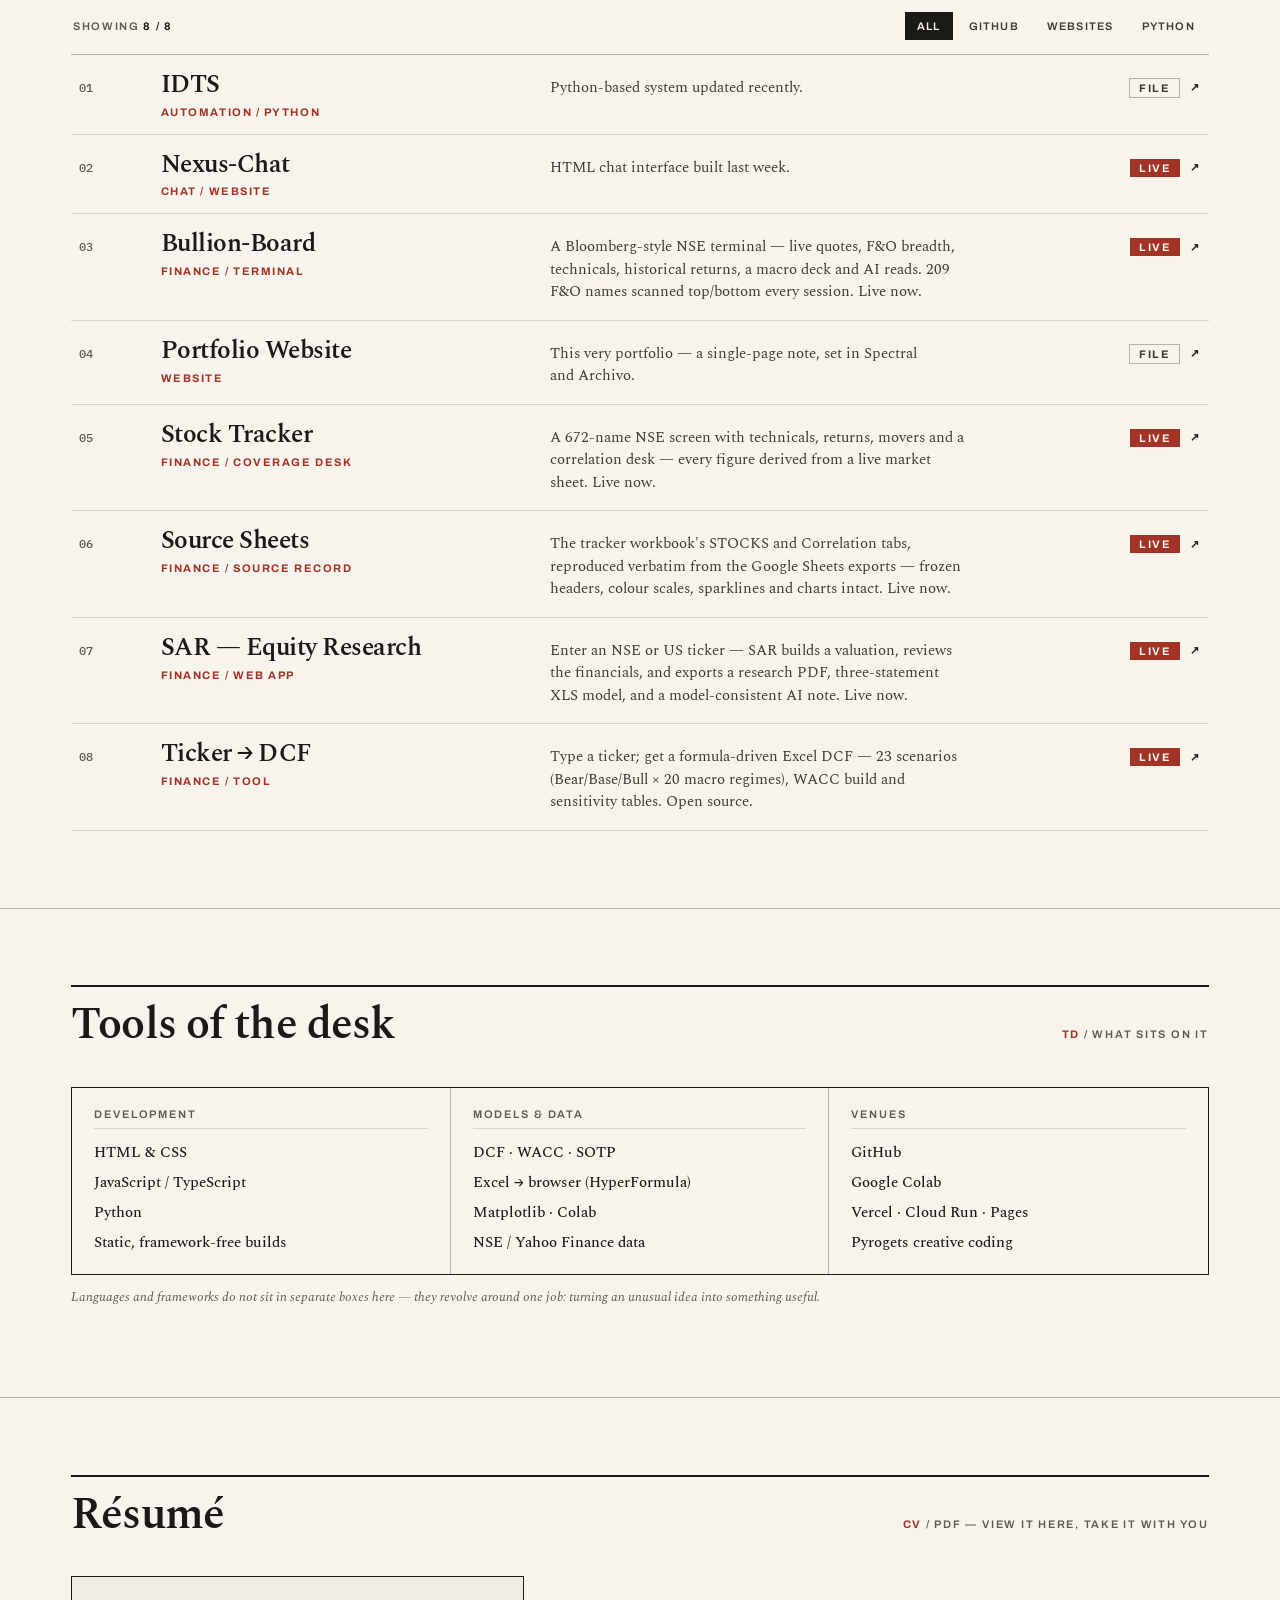
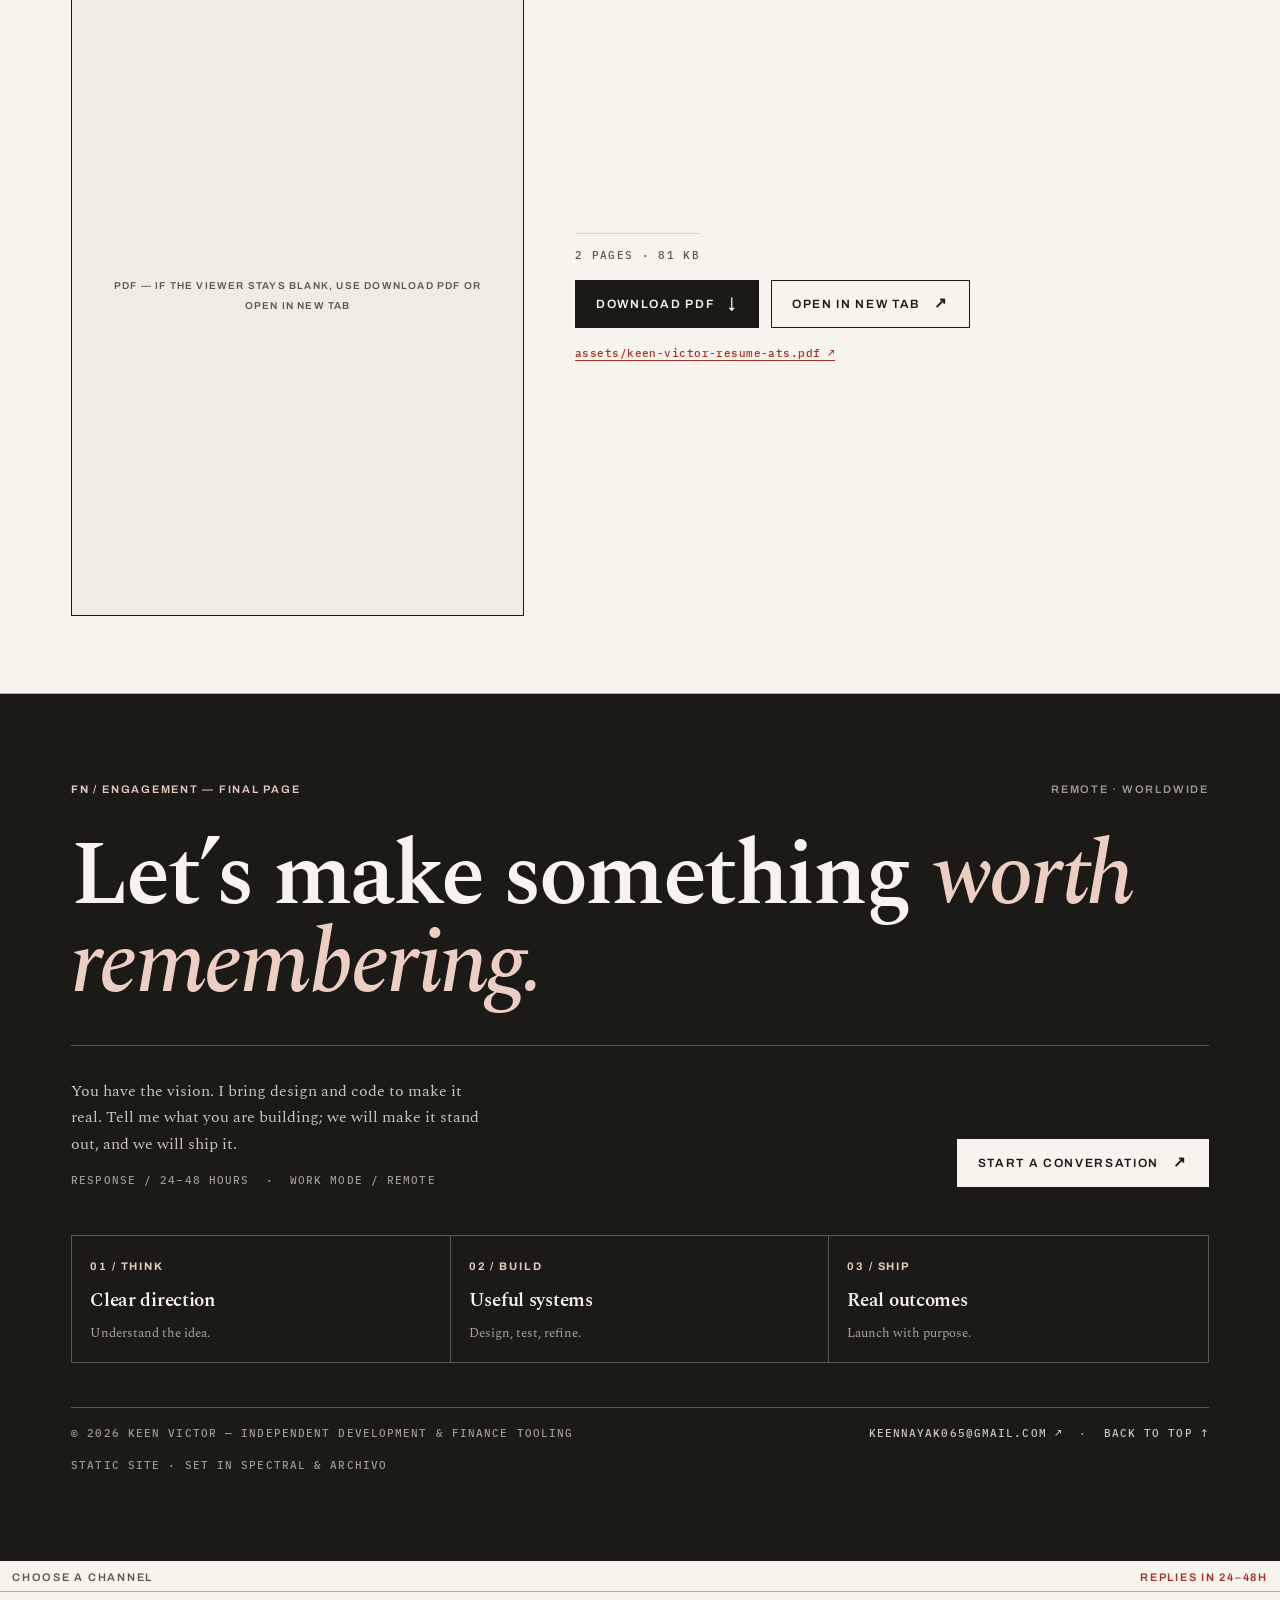
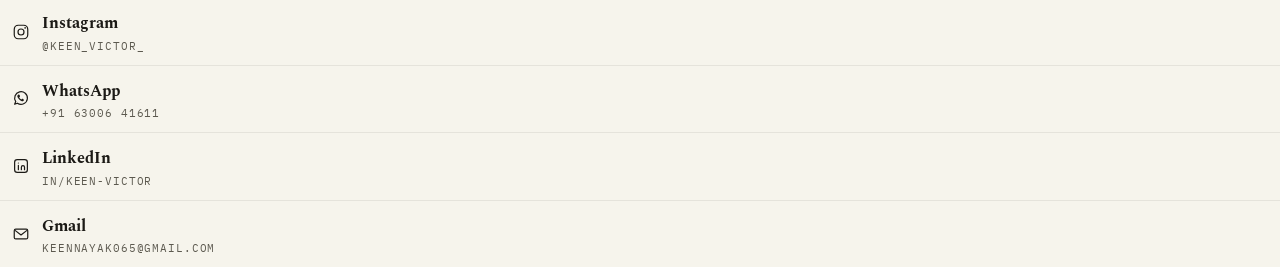
==== commit 00e028ff: "Add verbatim workbook exports behind a tabbed source-sheet viewer" ====
--- a/index.html
+++ b/index.html
@@ -25,6 +25,7 @@
       <a href="#works">Work</a>
       <a href="excel.html">Excel</a>
       <a href="stocks.html">Stocks</a>
+      <a href="sheets.html">Sheets</a>
       <a class="cta-nav js-convo" href="#" aria-haspopup="true" aria-expanded="false">Start a conversation</a>
     </nav>
     <button class="menu-toggle" id="menuToggle" aria-label="Open navigation" aria-expanded="false">≡</button>
@@ -64,11 +65,11 @@
   <div class="shell">
     <div class="block-head">
       <h2>Selected coverage</h2>
-      <div class="folio"><b>SC</b> / Seven names, five live to click</div>
-    </div>
-    <p class="lede">Every entry below is real. Five are live right now; the rest are repos or in-browser demonstrations. Click any line for the full file.</p>
+      <div class="folio"><b>SC</b> / Eight names, six live to click</div>
+    </div>
+    <p class="lede">Every entry below is real. Six are live right now; the rest are repos or in-browser demonstrations. Click any line for the full file.</p>
     <div class="screen-row">
-      <div class="count-note">Showing <b><span id="visibleCount">7</span> / 7</b></div>
+      <div class="count-note">Showing <b><span id="visibleCount">8</span> / 8</b></div>
       <div class="filter-list" aria-label="Screen by sector">
         <button class="filter active" data-filter="all">All</button>
         <button class="filter" data-filter="github">GitHub</button>
@@ -230,6 +231,7 @@
   { id: 4, title: "Bullion-Board", category: "github", desc: "A Bloomberg-style NSE terminal — live quotes, F&O breadth, technicals, historical returns, a macro deck and AI reads. 209 F&O names scanned top/bottom every session. Live now.", catLabel: "Finance / Terminal", tech: "TypeScript · NSE · F&O", image: "bullion-board", url: "https://bullion-board.vercel.app/", longDesc: "Bullion-Board is a Bloomberg-style web trading terminal for Indian equities — a 4-panel quant workspace running 86 analytics desks: technicals (RSI/ADX/Sharpe/max drawdown), live NSE option chains with Greeks, PCR and max pain, historical returns with growth-of-₹100 and underwater curves, a macro deck with global markets, company dossier, quant screener, option chain, pairs trade workbench, sentiment desk and an embedded conversational AI analyst per desk. Real-time data pipelines for Indian equities, a touch-first mobile companion (Bullion Droid), and 93+ functions in the directory. Live at bullion-board.vercel.app." },
   { id: 10, title: "Portfolio Website", category: "website", desc: "This very portfolio — a single-page note, set in Spectral and Archivo.", catLabel: "Website", tech: "HTML · CSS · JS", image: "portfolio" },
   { id: 14, title: "Stock Tracker", category: "website", desc: "A 672-name NSE screen with technicals, returns, movers and a correlation desk — every figure derived from a live market sheet. Live now.", catLabel: "Finance / Coverage desk", tech: "HTML · JS · Derived data", link: "stocks.html", longDesc: "Stock Tracker turns a live equity sheet into a research desk. It resolves 868 rows down to 672 unique NSE tickers and three benchmarks, then derives the story from the numbers: a median RSI of 61.1, a median one-year return of -8.7%, 205 overbought names against 17 oversold, and 217 option-eligible counters. The full universe is searchable and re-rankable across price, weekly and annual return, RSI, CAGR, 52-week range and market cap, with seven-day change traces on every row. A movers panel ranks the one-year leaders and laggards and the CAGR standouts; a correlation desk puts TATAELXSI against the Nifty 50 with its 43.11% correlation, 51.67% slope, -3.299 Sharpe and two price/return charts. The page is built with plain HTML, CSS and JavaScript — no build step, no chart library, no external data call." },
+  { id: 15, title: "Source Sheets", category: "website", desc: "The tracker workbook's STOCKS and Correlation tabs, reproduced verbatim from the Google Sheets exports — frozen headers, colour scales, sparklines and charts intact. Live now.", catLabel: "Finance / Source record", tech: "HTML · Verbatim exports", link: "sheets.html", longDesc: "Source Sheets keeps the original presentation of the tracker workbook on record. Both tabs were exported straight from Google Sheets and served as static files with their resources folder alongside: STOCKS carries the full screened universe with frozen headers, colour-scaled Donchian columns and roughly 7,000 inline sparkline charts; Correlation holds the Co-relation / Slope / Sharpe tiles and the two canvas charts comparing TATAELXSI with the Nifty 50. A tabbed viewer shows each export in an iframe with a link to the raw file, so nothing is reformatted, substituted or recalculated. It is the evidence page behind the derived Stock Tracker desk." },
   { id: 12, title: "SAR — Equity Research", category: "website", desc: "Enter an NSE or US ticker — SAR builds a valuation, reviews the financials, and exports a research PDF, three-statement XLS model, and a model-consistent AI note. Live now.", catLabel: "Finance / Web App", tech: "Equity Research · PDF · XLS", image: "sar-research", url: "https://sar-378070319461.asia-south1.run.app/", longDesc: "SAR is an equity-research desk in a browser tab. Type any NSE or US ticker and it builds the whole picture — blended target price, market cap, P/E, EV/EBITDA, 52-week range, one-year price chart — then exports three artifacts from the same run: a research PDF, a three-statement XLS model, and a model-consistent AI note. The live specimen plate updates as you type with NSE and NASDAQ coverage; a three-leg output section (PDF / XLS / AI) sits below the fold. Live at sar-378070319461.asia-south1.run.app." },
   { id: 13, title: "Ticker → DCF", category: "github", desc: "Type a ticker; get a formula-driven Excel DCF — 23 scenarios (Bear/Base/Bull × 20 macro regimes), WACC build and sensitivity tables. Open source.", catLabel: "Finance / Tool", tech: "Python · Streamlit · Excel", image: "dcf", url: "https://dcf-modelling.streamlit.app/", repo: "https://github.com/keenpromax-art/dcf-modelling", longDesc: "Ticker → DCF is a Streamlit front-end over a genuinely formula-driven workbook: enter a ticker and it pulls three years of financials, builds an 8-tab model (Dashboard · Assumptions · Macro_Scenarios · Operating_Model · WACC · DCF_Valuation · Scenario_Valuation · Sensitivity_Analysis) with 23 scenarios — Bear/Base/Bull plus 20 macro and company regimes — and serves the result as a live web app and a downloadable Excel file where every DCF input is editable, including the shipped audit and sensitivity blocks. Open source at github.com/keenpromax-art/dcf-modelling. Illustrative output, not investment advice." }
 ];
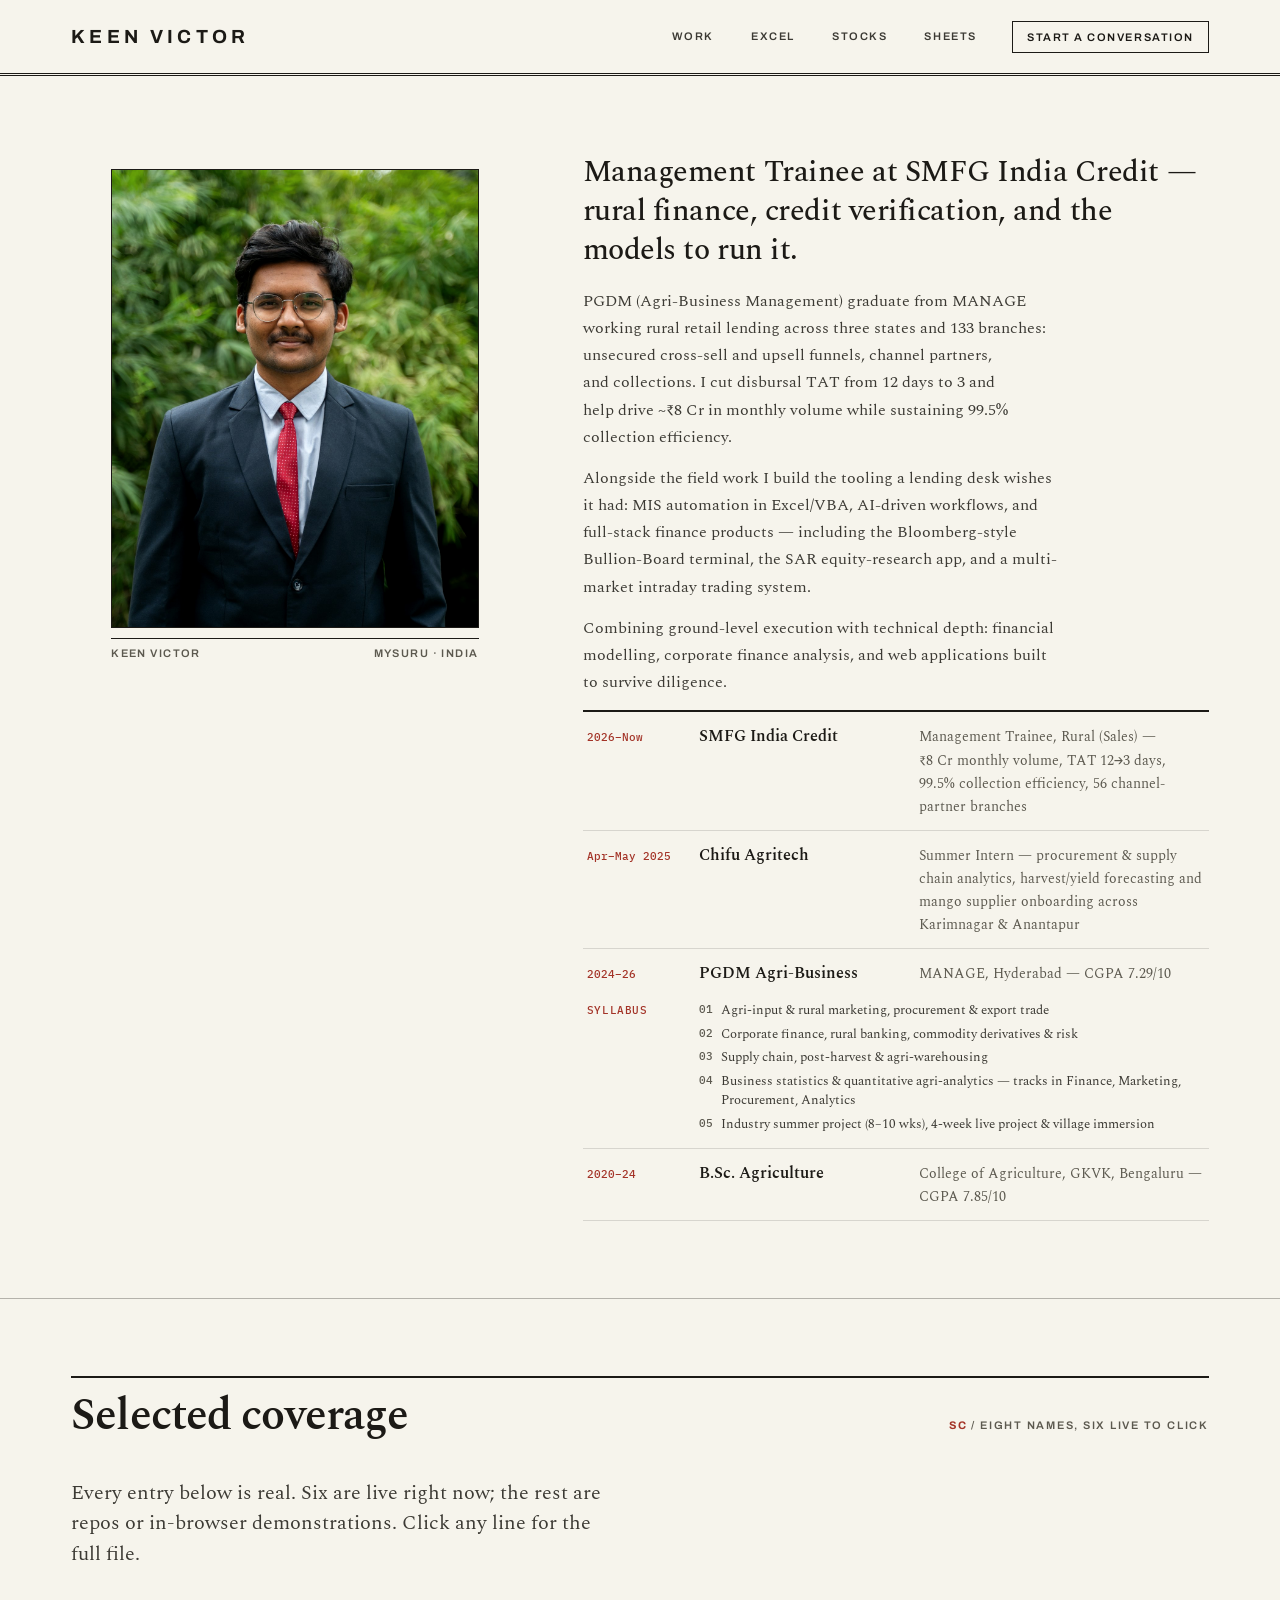
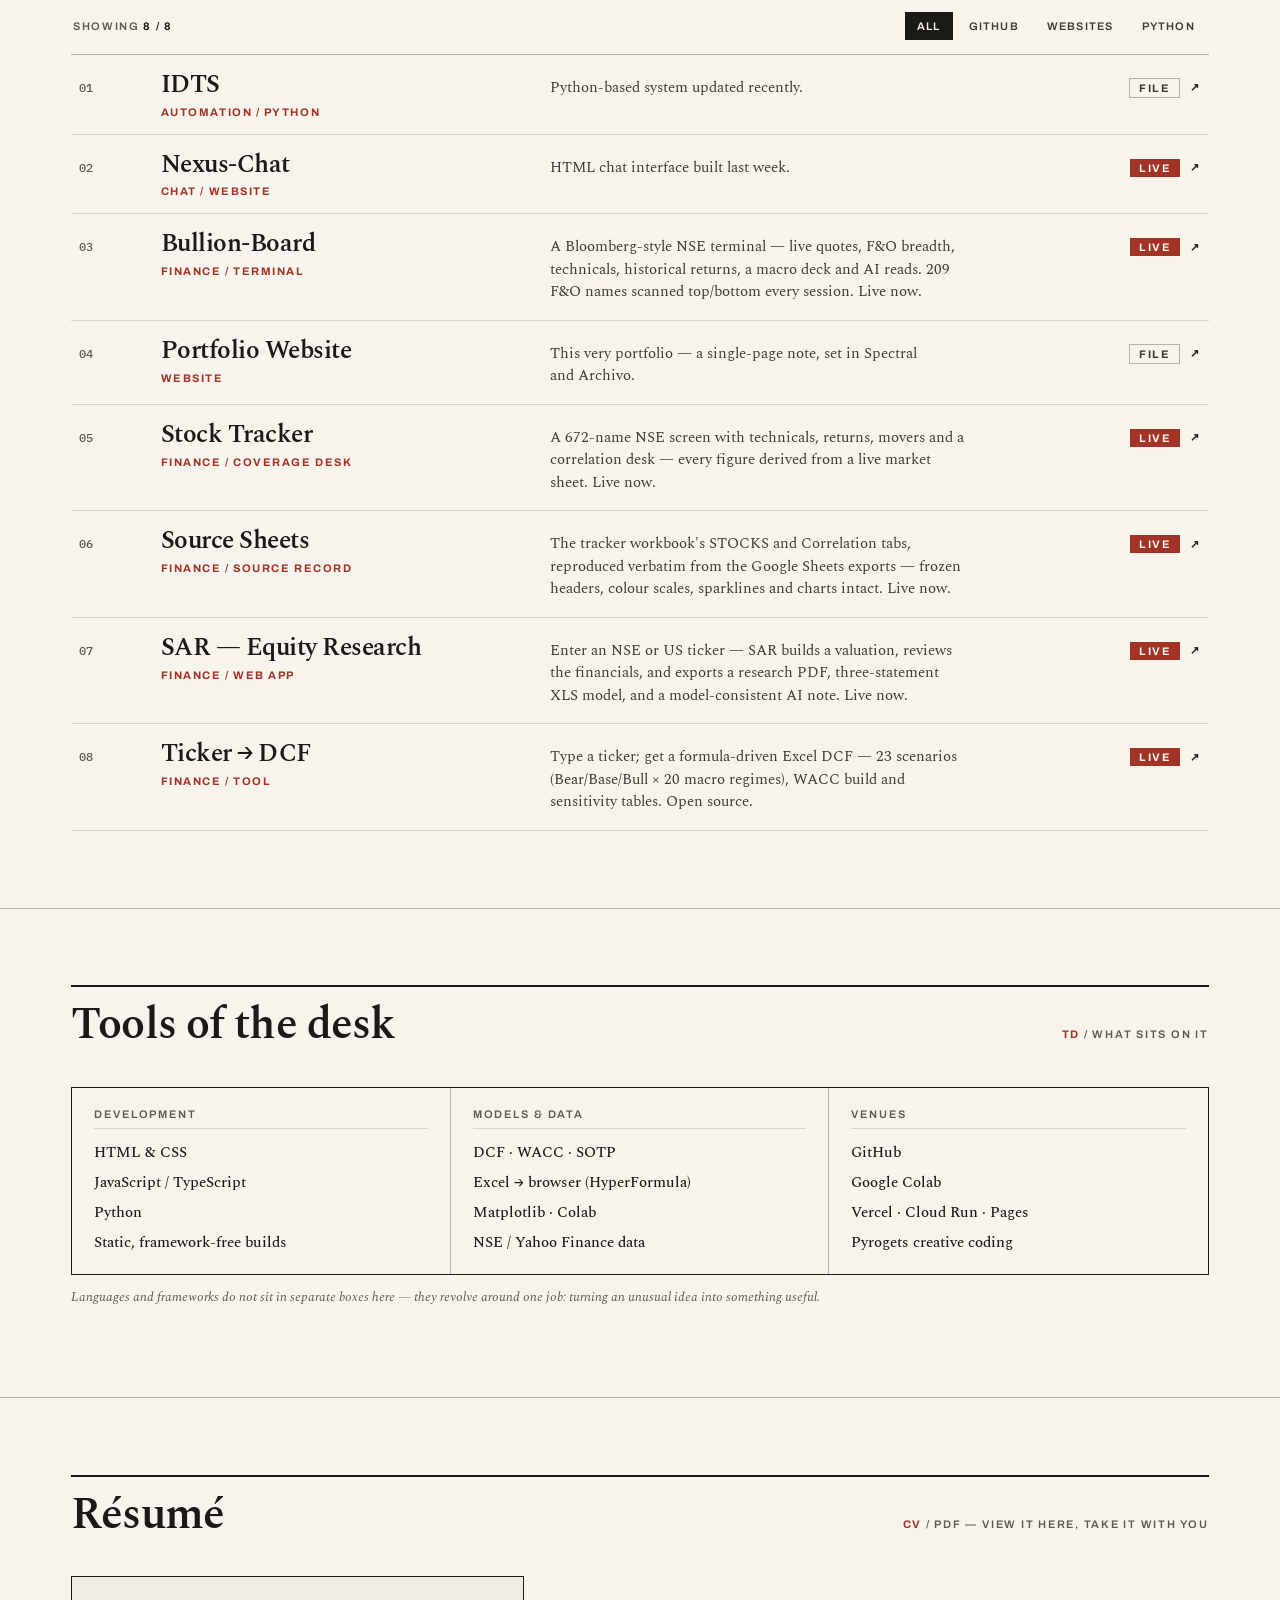
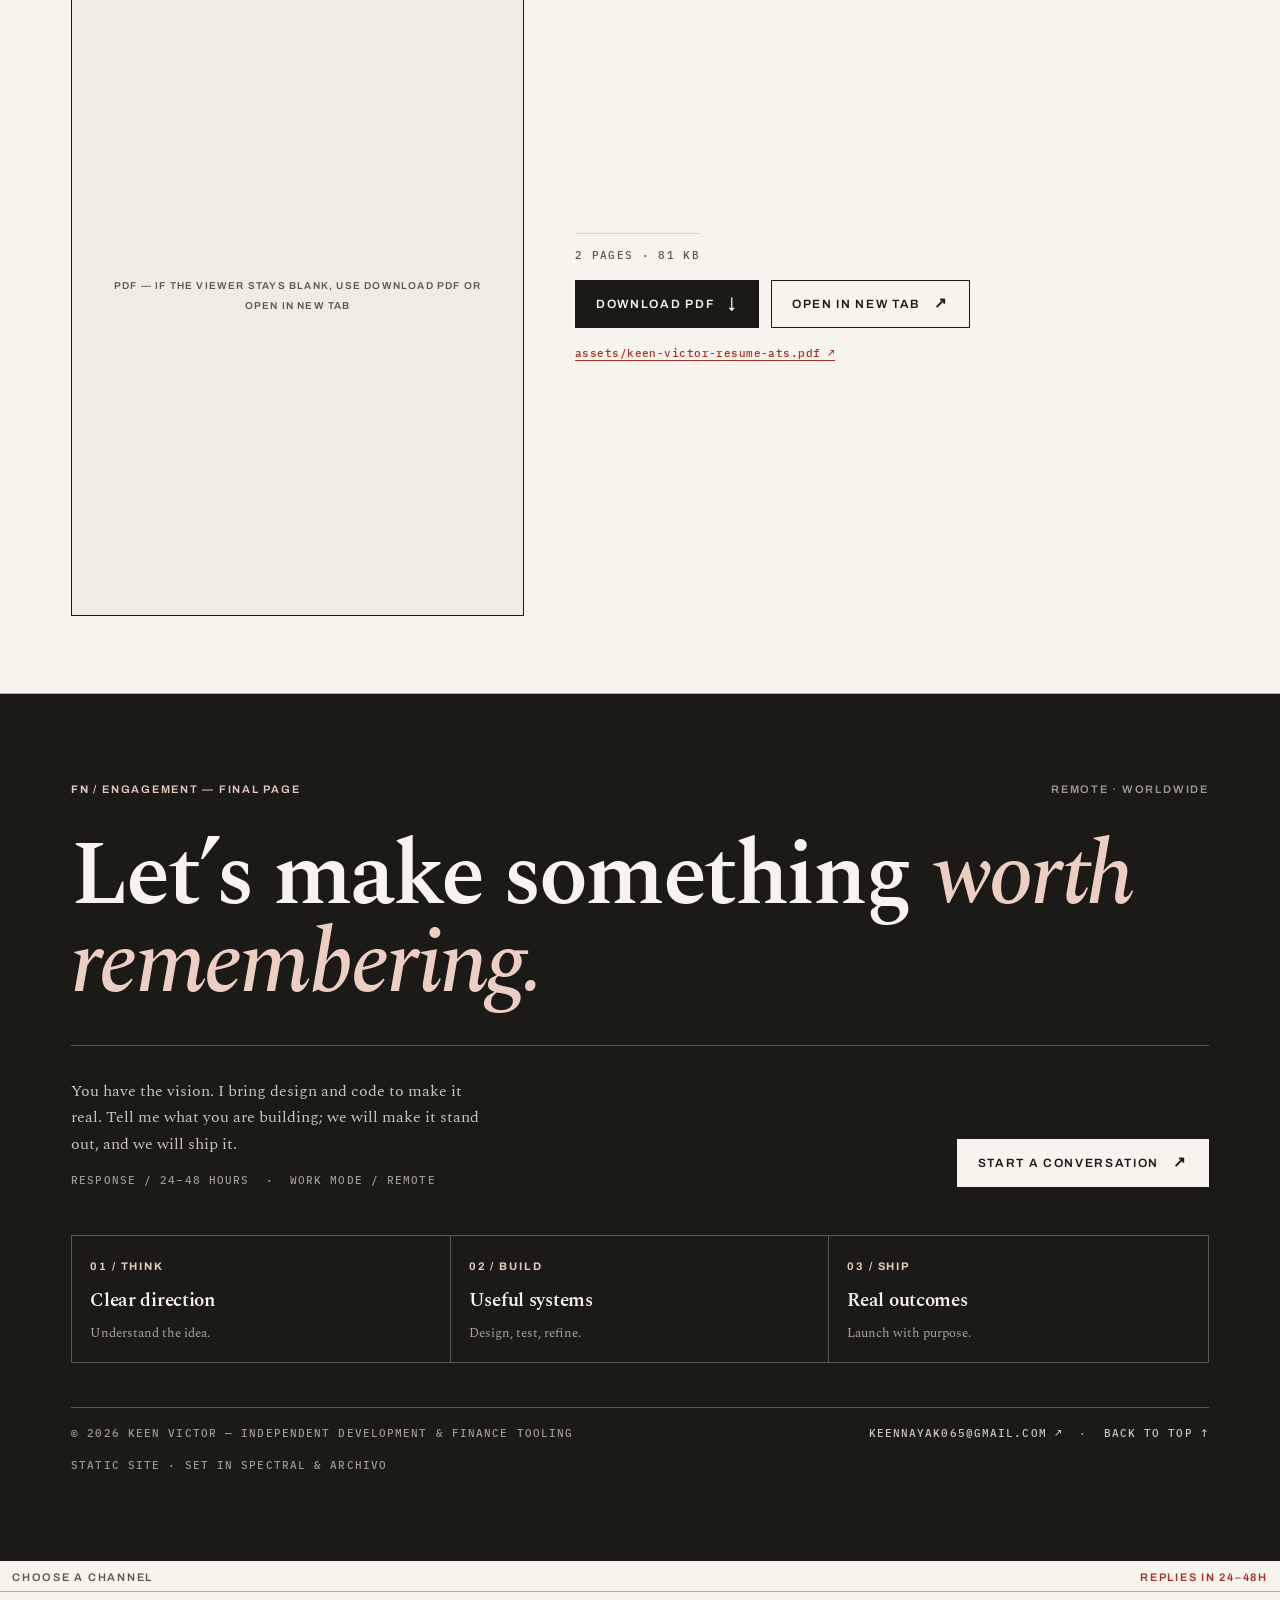
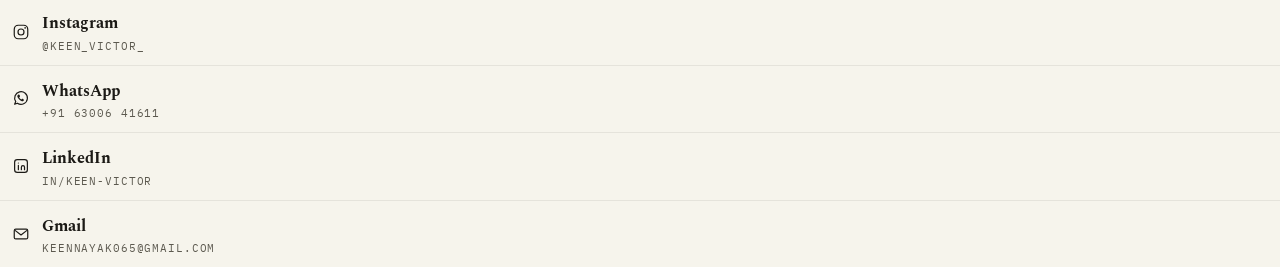
==== commit 4d375d93: "Remove the masthead subtitle from every page" ====
--- a/index.html
+++ b/index.html
@@ -19,7 +19,6 @@
   <div class="shell site-bar">
     <a class="brand" href="#top" aria-label="Keen Victor — home">
       <span class="wordmark">Keen<b>&nbsp;</b>Victor</span>
-      <small>Development &amp; Finance Tooling</small>
     </a>
     <nav class="nav" id="mainNav" aria-label="Main navigation">
       <a href="#works">Work</a>
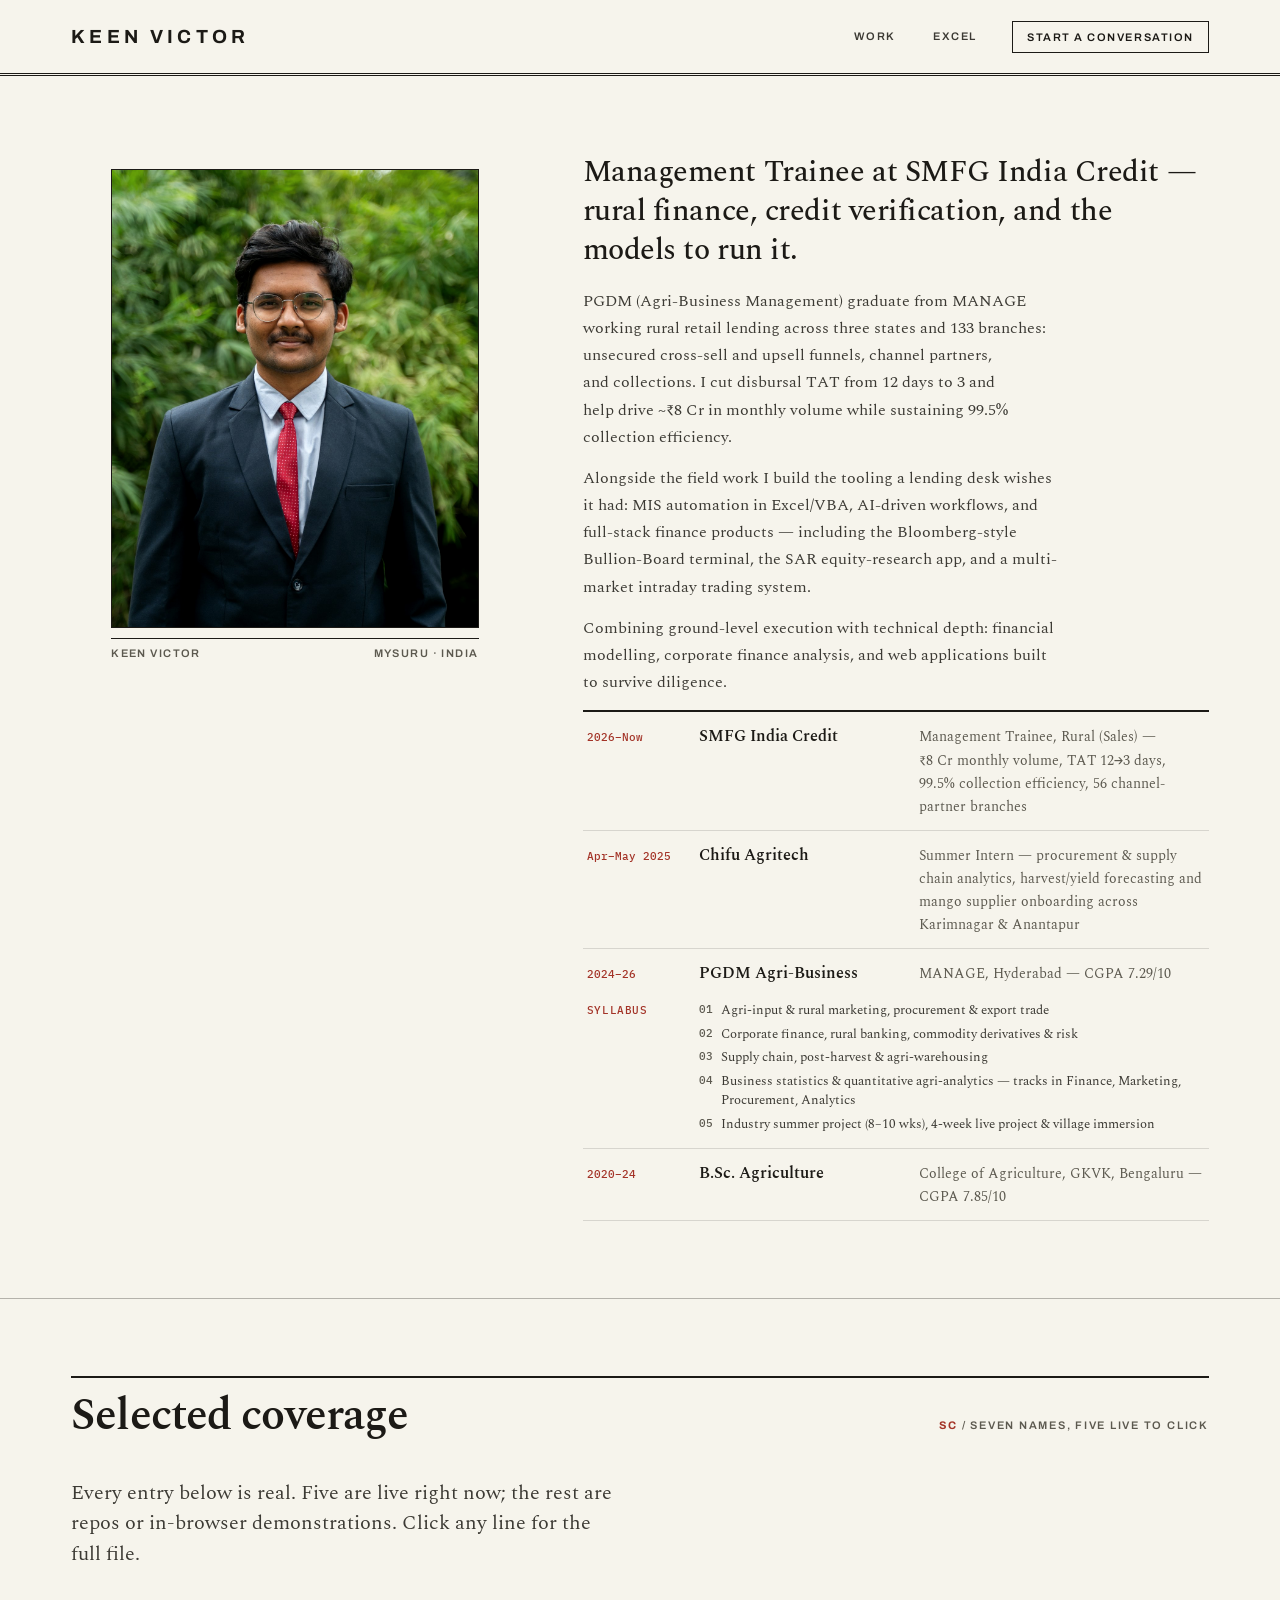
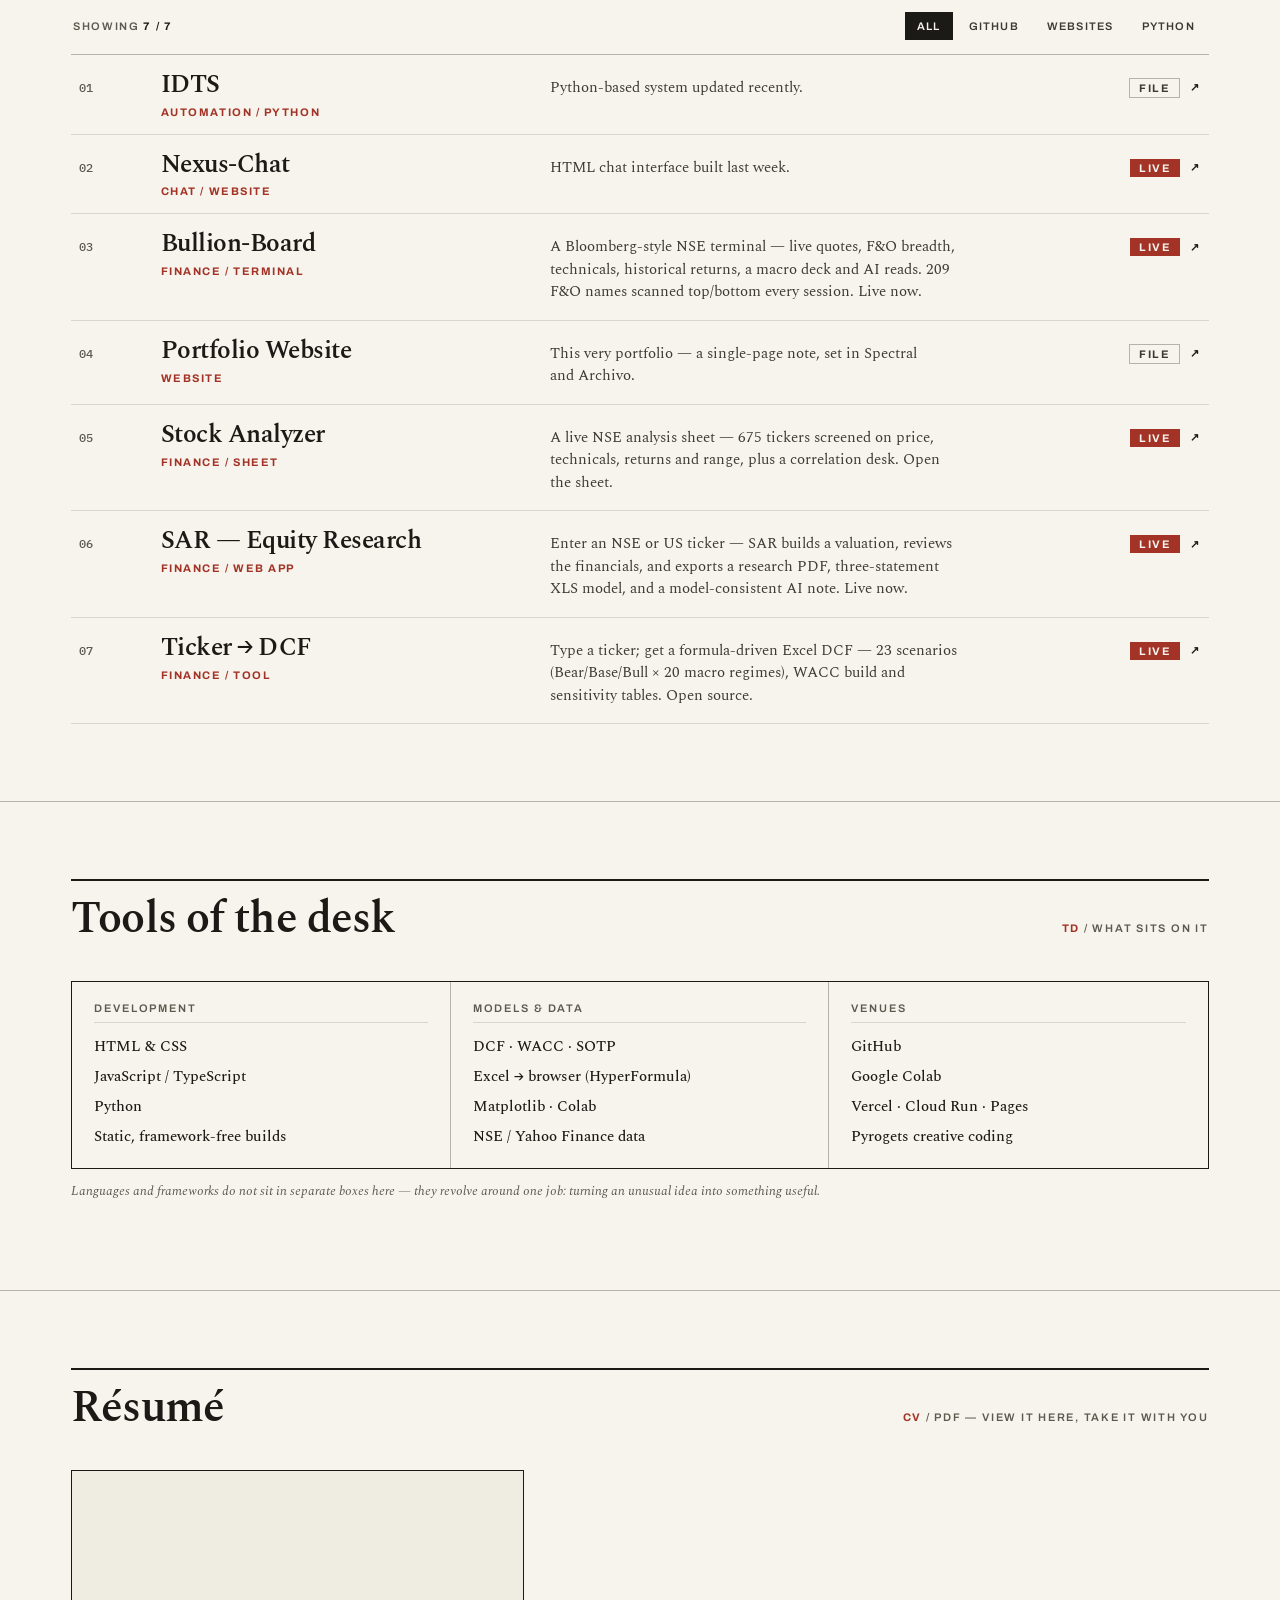
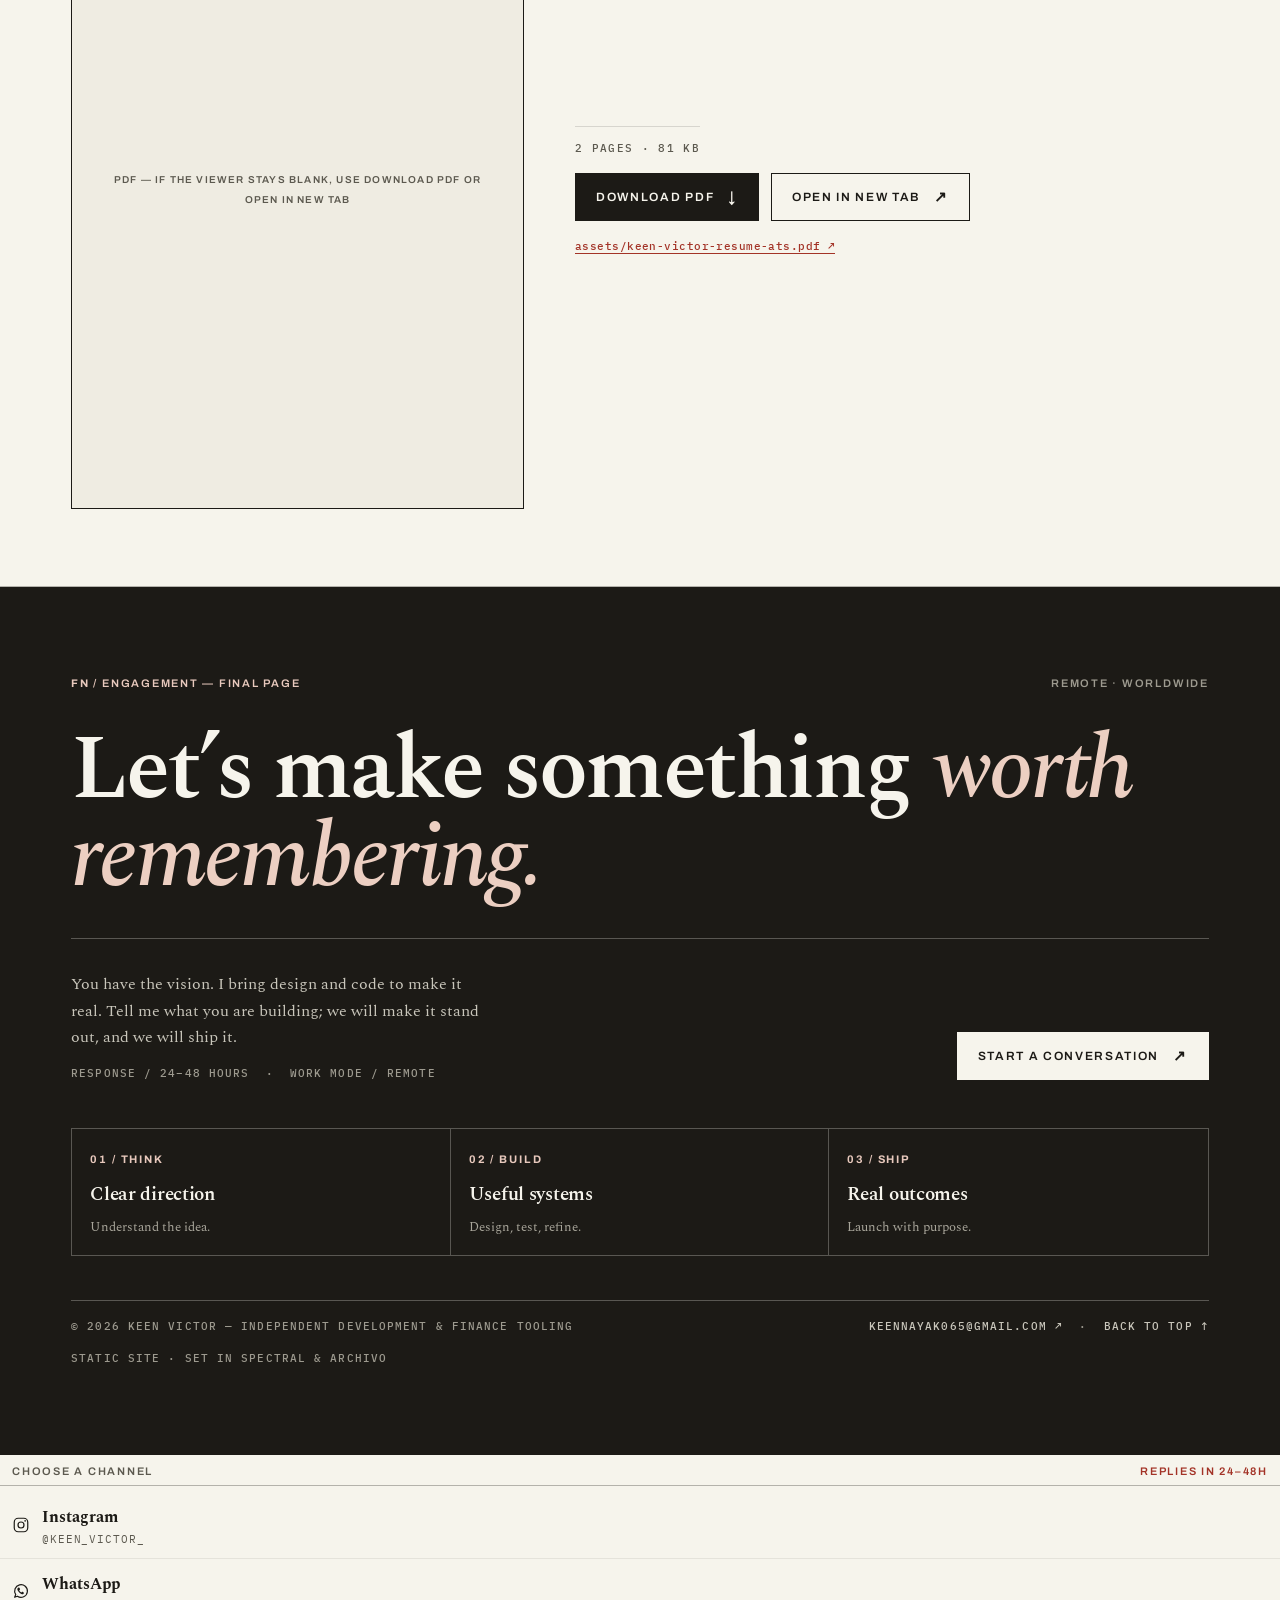
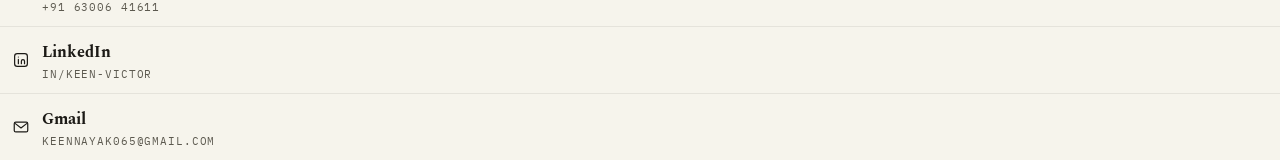
==== commit 05e0574d: "Remove tracker and sheet pages, keep Stock Analyzer as a project" ====
--- a/index.html
+++ b/index.html
@@ -23,8 +23,6 @@
     <nav class="nav" id="mainNav" aria-label="Main navigation">
       <a href="#works">Work</a>
       <a href="excel.html">Excel</a>
-      <a href="stocks.html">Stocks</a>
-      <a href="sheets.html">Sheets</a>
       <a class="cta-nav js-convo" href="#" aria-haspopup="true" aria-expanded="false">Start a conversation</a>
     </nav>
     <button class="menu-toggle" id="menuToggle" aria-label="Open navigation" aria-expanded="false">≡</button>
@@ -64,11 +62,11 @@
   <div class="shell">
     <div class="block-head">
       <h2>Selected coverage</h2>
-      <div class="folio"><b>SC</b> / Eight names, six live to click</div>
-    </div>
-    <p class="lede">Every entry below is real. Six are live right now; the rest are repos or in-browser demonstrations. Click any line for the full file.</p>
+      <div class="folio"><b>SC</b> / Seven names, five live to click</div>
+    </div>
+    <p class="lede">Every entry below is real. Five are live right now; the rest are repos or in-browser demonstrations. Click any line for the full file.</p>
     <div class="screen-row">
-      <div class="count-note">Showing <b><span id="visibleCount">8</span> / 8</b></div>
+      <div class="count-note">Showing <b><span id="visibleCount">7</span> / 7</b></div>
       <div class="filter-list" aria-label="Screen by sector">
         <button class="filter active" data-filter="all">All</button>
         <button class="filter" data-filter="github">GitHub</button>
@@ -229,8 +227,7 @@
   { id: 3, title: "Nexus-Chat", category: "website", desc: "HTML chat interface built last week.", catLabel: "Chat / Website", tech: "HTML · Updated last week", image: "nexus-chat", url: "https://nexus-chat-473.pages.dev/", longDesc: "Nexus Chat is an AI chat interface that lets you start conversations with topics from your personal library. Built with HTML, it features a dark, focused interface with topic cards for quick access to your knowledge base — from macroeconomics to hypothesis testing and market fluctuations. The message input at the bottom lets you chat with Nexus directly, with topic navigation and mastery tracking." },
   { id: 4, title: "Bullion-Board", category: "github", desc: "A Bloomberg-style NSE terminal — live quotes, F&O breadth, technicals, historical returns, a macro deck and AI reads. 209 F&O names scanned top/bottom every session. Live now.", catLabel: "Finance / Terminal", tech: "TypeScript · NSE · F&O", image: "bullion-board", url: "https://bullion-board.vercel.app/", longDesc: "Bullion-Board is a Bloomberg-style web trading terminal for Indian equities — a 4-panel quant workspace running 86 analytics desks: technicals (RSI/ADX/Sharpe/max drawdown), live NSE option chains with Greeks, PCR and max pain, historical returns with growth-of-₹100 and underwater curves, a macro deck with global markets, company dossier, quant screener, option chain, pairs trade workbench, sentiment desk and an embedded conversational AI analyst per desk. Real-time data pipelines for Indian equities, a touch-first mobile companion (Bullion Droid), and 93+ functions in the directory. Live at bullion-board.vercel.app." },
   { id: 10, title: "Portfolio Website", category: "website", desc: "This very portfolio — a single-page note, set in Spectral and Archivo.", catLabel: "Website", tech: "HTML · CSS · JS", image: "portfolio" },
-  { id: 14, title: "Stock Tracker", category: "website", desc: "A 672-name NSE screen with technicals, returns, movers and a correlation desk — every figure derived from a live market sheet. Live now.", catLabel: "Finance / Coverage desk", tech: "HTML · JS · Derived data", link: "stocks.html", longDesc: "Stock Tracker turns a live equity sheet into a research desk. It resolves 868 rows down to 672 unique NSE tickers and three benchmarks, then derives the story from the numbers: a median RSI of 61.1, a median one-year return of -8.7%, 205 overbought names against 17 oversold, and 217 option-eligible counters. The full universe is searchable and re-rankable across price, weekly and annual return, RSI, CAGR, 52-week range and market cap, with seven-day change traces on every row. A movers panel ranks the one-year leaders and laggards and the CAGR standouts; a correlation desk puts TATAELXSI against the Nifty 50 with its 43.11% correlation, 51.67% slope, -3.299 Sharpe and two price/return charts. The page is built with plain HTML, CSS and JavaScript — no build step, no chart library, no external data call." },
-  { id: 15, title: "Source Sheets", category: "website", desc: "The tracker workbook's STOCKS and Correlation tabs, reproduced verbatim from the Google Sheets exports — frozen headers, colour scales, sparklines and charts intact. Live now.", catLabel: "Finance / Source record", tech: "HTML · Verbatim exports", link: "sheets.html", longDesc: "Source Sheets keeps the original presentation of the tracker workbook on record. Both tabs were exported straight from Google Sheets and served as static files with their resources folder alongside: STOCKS carries the full screened universe with frozen headers, colour-scaled Donchian columns and roughly 7,000 inline sparkline charts; Correlation holds the Co-relation / Slope / Sharpe tiles and the two canvas charts comparing TATAELXSI with the Nifty 50. A tabbed viewer shows each export in an iframe with a link to the raw file, so nothing is reformatted, substituted or recalculated. It is the evidence page behind the derived Stock Tracker desk." },
+  { id: 14, title: "Stock Analyzer", category: "website", desc: "A live NSE analysis sheet — 675 tickers screened on price, technicals, returns and range, plus a correlation desk. Open the sheet.", catLabel: "Finance / Sheet", tech: "Google Sheets · Technicals", url: "https://docs.google.com/spreadsheets/d/1Qe5yHrLtPJonPcthUZSAY3ezZBsF-KdThCYJQwBwkGg/edit?usp=sharing", longDesc: "Stock Analyzer is the live Google Sheet behind the market screens: 675 NSE tickers and benchmark indices tracked across price, valuation, every moving average, Bollinger and Donchian bands, RSI, MACD, CAGR and returns from one week to a year — with colour-scaled signals and sparkline traces on each row. A second tab runs a single-name correlation workbench against the Nifty 50, reporting correlation, slope, Sharpe and a VWAP proxy beside two price and return charts. The sheet is open to inspection: figures are delayed market data, provided for reference and not trading advice." },
   { id: 12, title: "SAR — Equity Research", category: "website", desc: "Enter an NSE or US ticker — SAR builds a valuation, reviews the financials, and exports a research PDF, three-statement XLS model, and a model-consistent AI note. Live now.", catLabel: "Finance / Web App", tech: "Equity Research · PDF · XLS", image: "sar-research", url: "https://sar-378070319461.asia-south1.run.app/", longDesc: "SAR is an equity-research desk in a browser tab. Type any NSE or US ticker and it builds the whole picture — blended target price, market cap, P/E, EV/EBITDA, 52-week range, one-year price chart — then exports three artifacts from the same run: a research PDF, a three-statement XLS model, and a model-consistent AI note. The live specimen plate updates as you type with NSE and NASDAQ coverage; a three-leg output section (PDF / XLS / AI) sits below the fold. Live at sar-378070319461.asia-south1.run.app." },
   { id: 13, title: "Ticker → DCF", category: "github", desc: "Type a ticker; get a formula-driven Excel DCF — 23 scenarios (Bear/Base/Bull × 20 macro regimes), WACC build and sensitivity tables. Open source.", catLabel: "Finance / Tool", tech: "Python · Streamlit · Excel", image: "dcf", url: "https://dcf-modelling.streamlit.app/", repo: "https://github.com/keenpromax-art/dcf-modelling", longDesc: "Ticker → DCF is a Streamlit front-end over a genuinely formula-driven workbook: enter a ticker and it pulls three years of financials, builds an 8-tab model (Dashboard · Assumptions · Macro_Scenarios · Operating_Model · WACC · DCF_Valuation · Scenario_Valuation · Sensitivity_Analysis) with 23 scenarios — Bear/Base/Bull plus 20 macro and company regimes — and serves the result as a live web app and a downloadable Excel file where every DCF input is editable, including the shipped audit and sensitivity blocks. Open source at github.com/keenpromax-art/dcf-modelling. Illustrative output, not investment advice." }
 ];
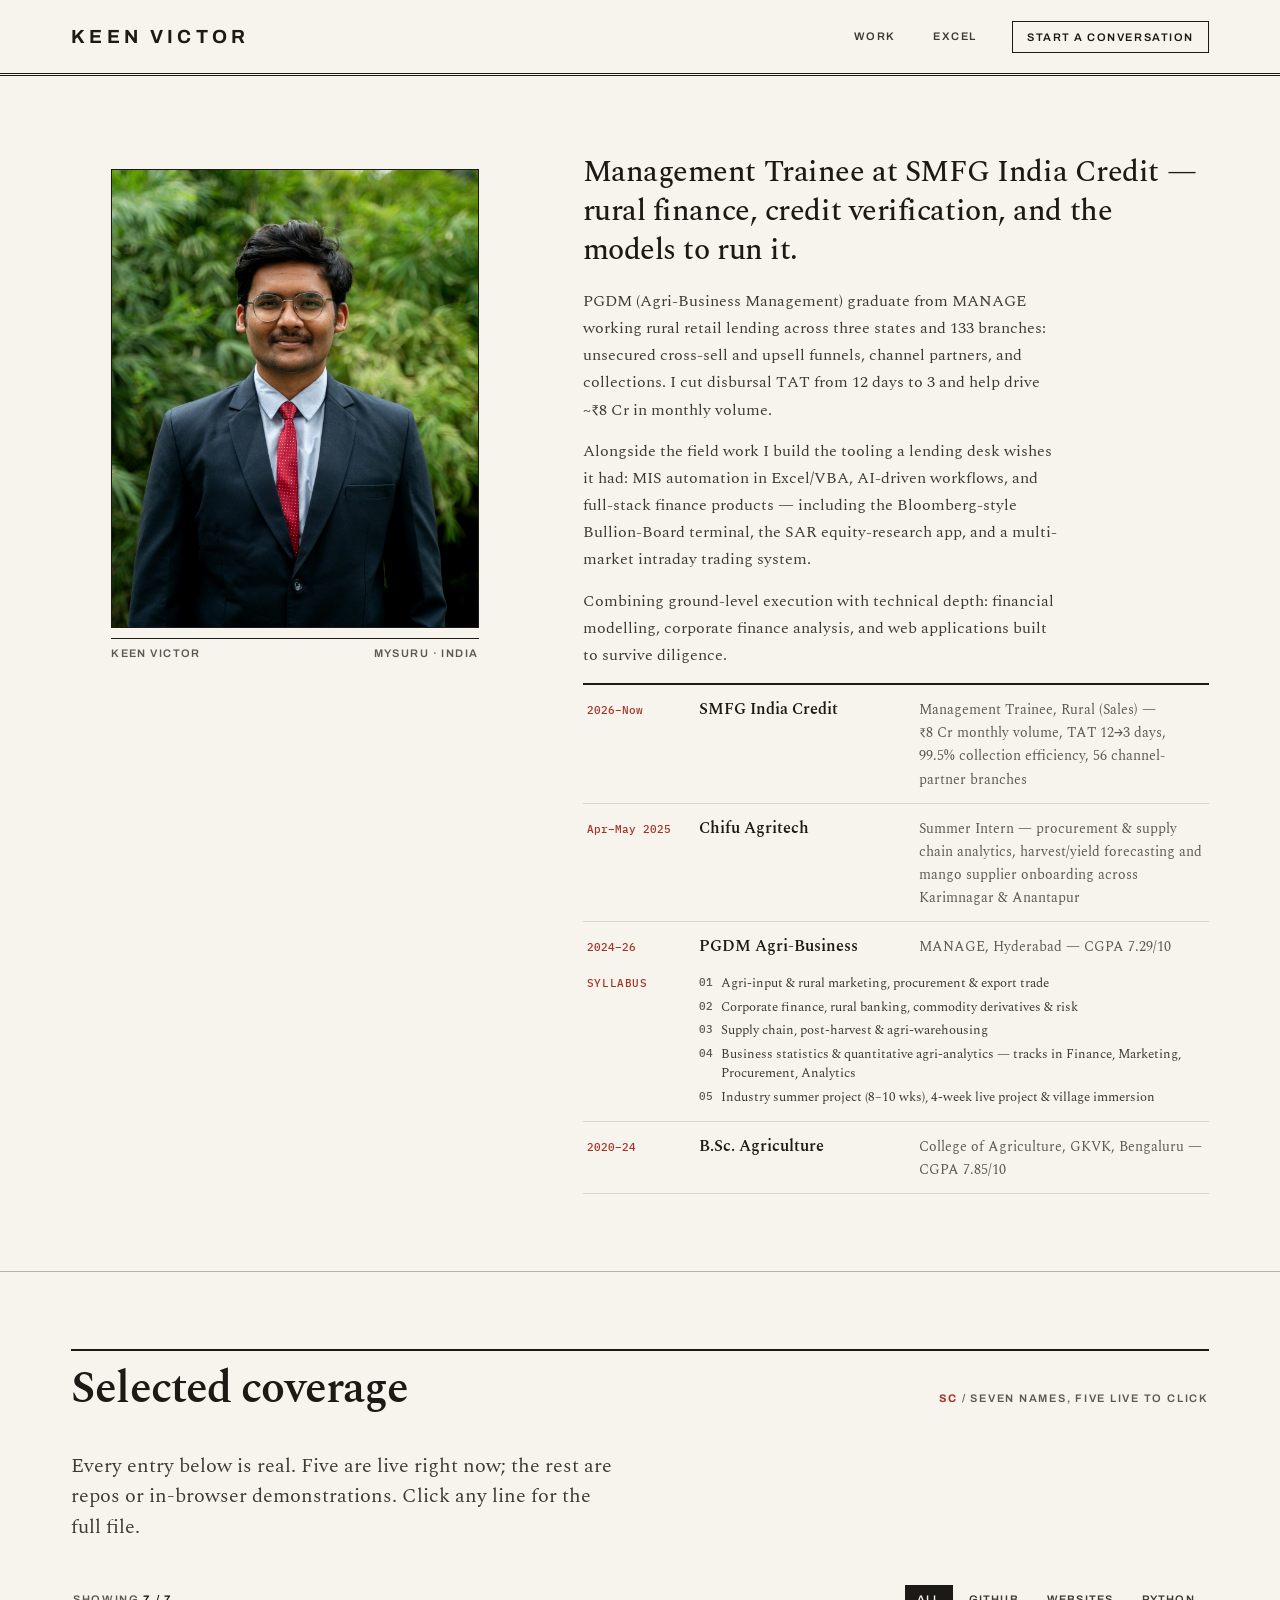
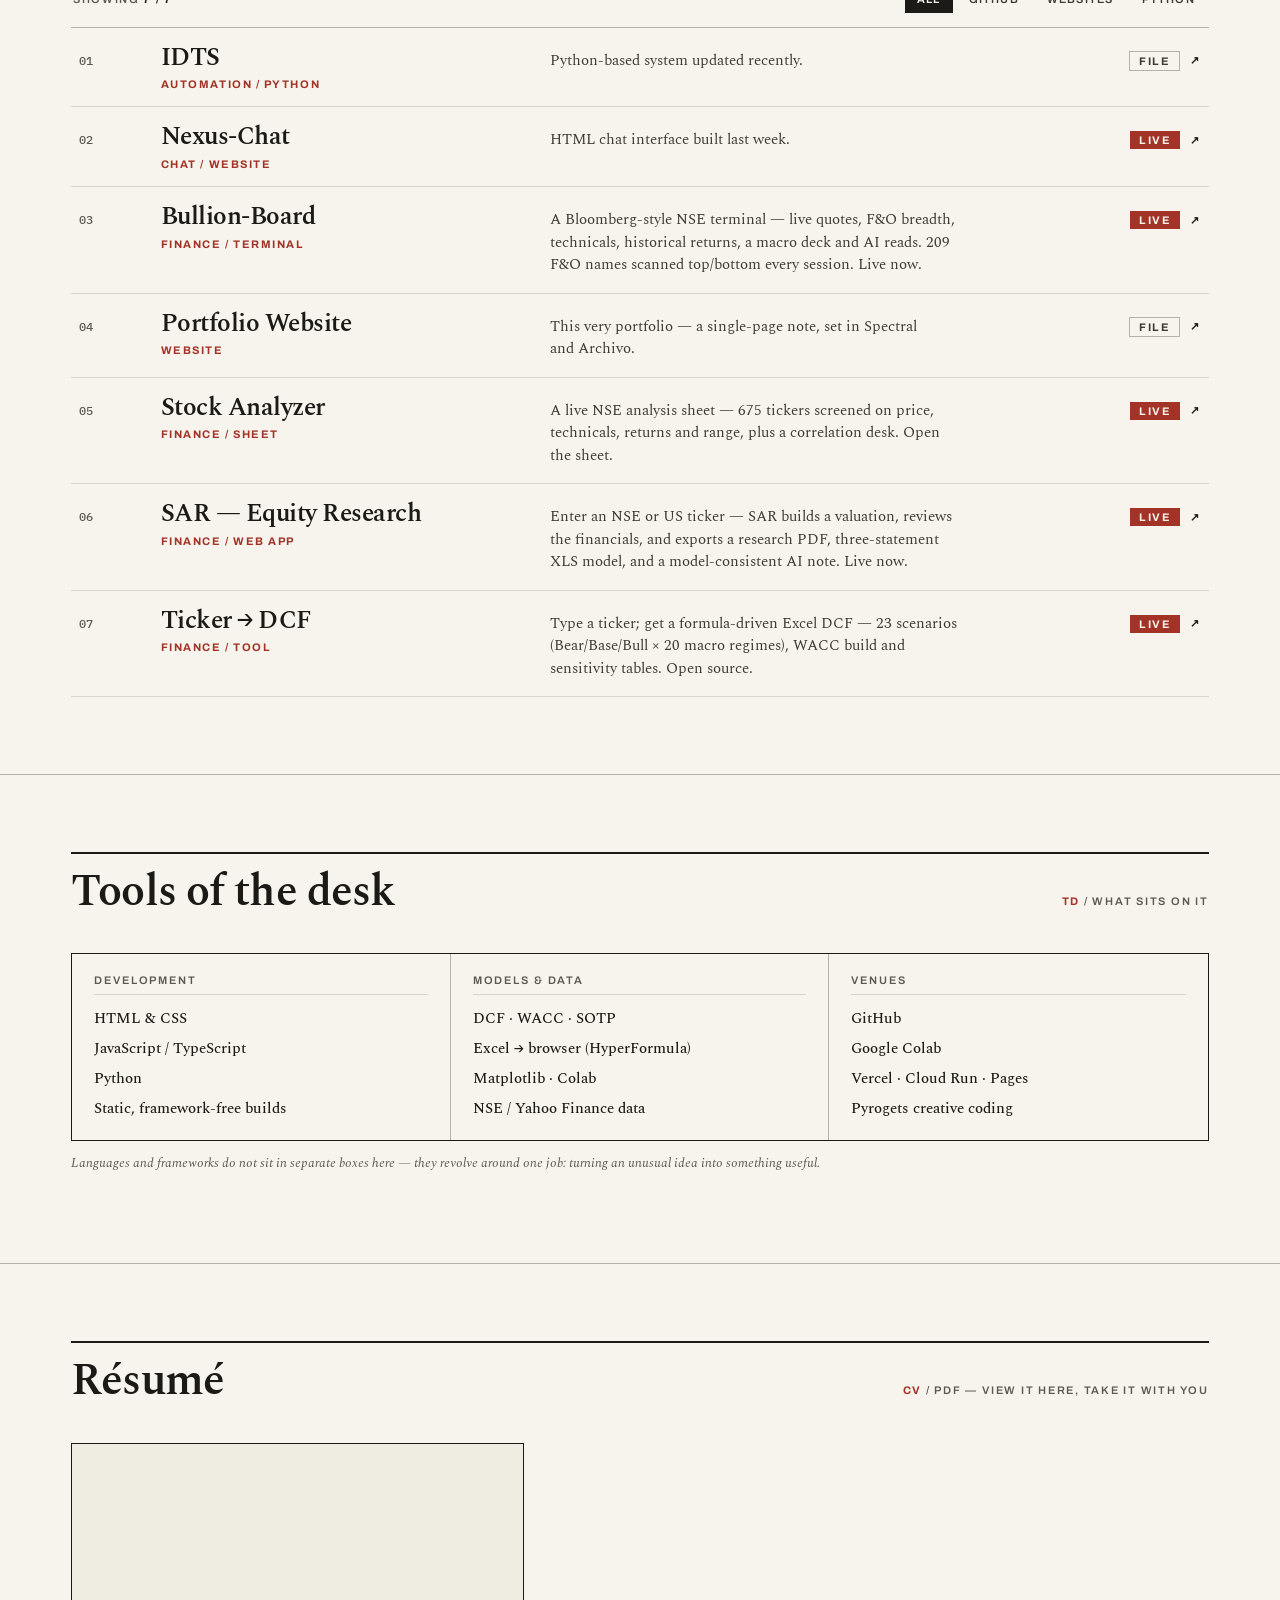
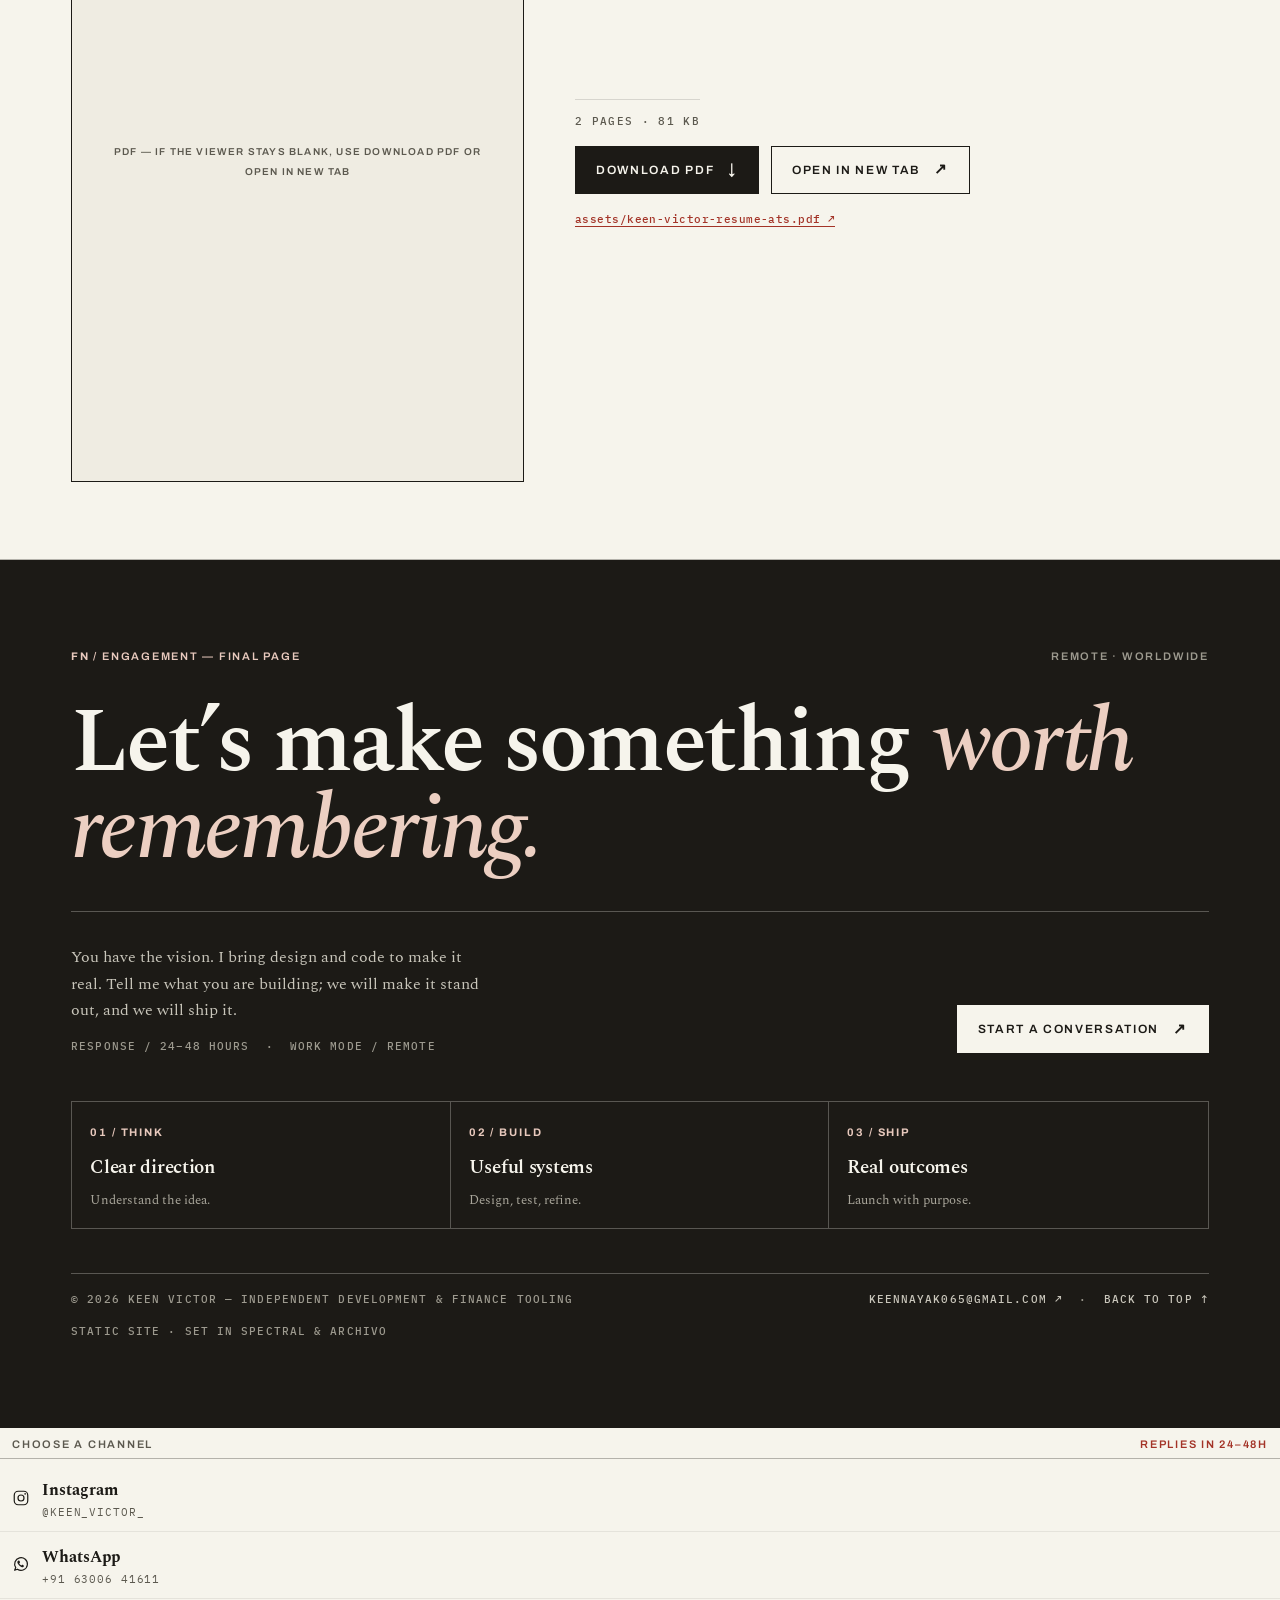
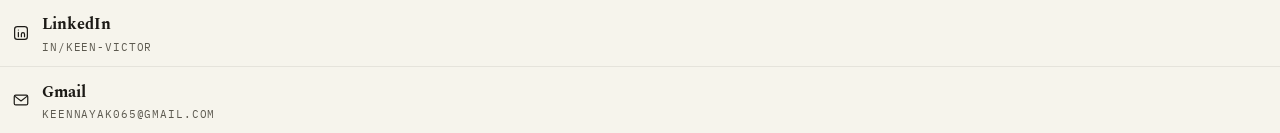
==== commit 09e84db5: "Drop the collection efficiency figure from the analyst bio" ====
--- a/index.html
+++ b/index.html
@@ -42,7 +42,7 @@
       <div>
         <p class="analyst-lede">Management Trainee at SMFG India Credit — rural finance, credit verification, and the models to run it.</p>
         <div class="analyst-body">
-          <p>PGDM (Agri-Business Management) graduate from MANAGE working rural retail lending across three states and 133 branches: unsecured cross-sell and upsell funnels, channel partners, and collections. I cut disbursal TAT from 12 days to 3 and help drive ~&#8377;8 Cr in monthly volume while sustaining 99.5% collection efficiency.</p>
+          <p>PGDM (Agri-Business Management) graduate from MANAGE working rural retail lending across three states and 133 branches: unsecured cross-sell and upsell funnels, channel partners, and collections. I cut disbursal TAT from 12 days to 3 and help drive ~&#8377;8 Cr in monthly volume.</p>
           <p>Alongside the field work I build the tooling a lending desk wishes it had: MIS automation in Excel/VBA, AI-driven workflows, and full-stack finance products — including the Bloomberg-style Bullion-Board terminal, the SAR equity-research app, and a multi-market intraday trading system.</p>
           <p>Combining ground-level execution with technical depth: financial modelling, corporate finance analysis, and web applications built to survive diligence.</p>
         </div>
@@ -227,7 +227,7 @@
   { id: 3, title: "Nexus-Chat", category: "website", desc: "HTML chat interface built last week.", catLabel: "Chat / Website", tech: "HTML · Updated last week", image: "nexus-chat", url: "https://nexus-chat-473.pages.dev/", longDesc: "Nexus Chat is an AI chat interface that lets you start conversations with topics from your personal library. Built with HTML, it features a dark, focused interface with topic cards for quick access to your knowledge base — from macroeconomics to hypothesis testing and market fluctuations. The message input at the bottom lets you chat with Nexus directly, with topic navigation and mastery tracking." },
   { id: 4, title: "Bullion-Board", category: "github", desc: "A Bloomberg-style NSE terminal — live quotes, F&O breadth, technicals, historical returns, a macro deck and AI reads. 209 F&O names scanned top/bottom every session. Live now.", catLabel: "Finance / Terminal", tech: "TypeScript · NSE · F&O", image: "bullion-board", url: "https://bullion-board.vercel.app/", longDesc: "Bullion-Board is a Bloomberg-style web trading terminal for Indian equities — a 4-panel quant workspace running 86 analytics desks: technicals (RSI/ADX/Sharpe/max drawdown), live NSE option chains with Greeks, PCR and max pain, historical returns with growth-of-₹100 and underwater curves, a macro deck with global markets, company dossier, quant screener, option chain, pairs trade workbench, sentiment desk and an embedded conversational AI analyst per desk. Real-time data pipelines for Indian equities, a touch-first mobile companion (Bullion Droid), and 93+ functions in the directory. Live at bullion-board.vercel.app." },
   { id: 10, title: "Portfolio Website", category: "website", desc: "This very portfolio — a single-page note, set in Spectral and Archivo.", catLabel: "Website", tech: "HTML · CSS · JS", image: "portfolio" },
-  { id: 14, title: "Stock Analyzer", category: "website", desc: "A live NSE analysis sheet — 675 tickers screened on price, technicals, returns and range, plus a correlation desk. Open the sheet.", catLabel: "Finance / Sheet", tech: "Google Sheets · Technicals", url: "https://docs.google.com/spreadsheets/d/1Qe5yHrLtPJonPcthUZSAY3ezZBsF-KdThCYJQwBwkGg/edit?usp=sharing", longDesc: "Stock Analyzer is the live Google Sheet behind the market screens: 675 NSE tickers and benchmark indices tracked across price, valuation, every moving average, Bollinger and Donchian bands, RSI, MACD, CAGR and returns from one week to a year — with colour-scaled signals and sparkline traces on each row. A second tab runs a single-name correlation workbench against the Nifty 50, reporting correlation, slope, Sharpe and a VWAP proxy beside two price and return charts. The sheet is open to inspection: figures are delayed market data, provided for reference and not trading advice." },
+  { id: 14, title: "Stock Analyzer", category: "website", desc: "A live NSE analysis sheet — 675 tickers screened on price, technicals, returns and range, plus a correlation desk. Open the sheet.", catLabel: "Finance / Sheet", tech: "Google Sheets · Technicals", image: "stock-analyzer", url: "https://docs.google.com/spreadsheets/d/1Qe5yHrLtPJonPcthUZSAY3ezZBsF-KdThCYJQwBwkGg/edit?usp=sharing", longDesc: "Stock Analyzer is the live Google Sheet behind the market screens: 675 NSE tickers and benchmark indices tracked across price, valuation, every moving average, Bollinger and Donchian bands, RSI, MACD, CAGR and returns from one week to a year — with colour-scaled signals and sparkline traces on each row. A second tab runs a single-name correlation workbench against the Nifty 50, reporting correlation, slope, Sharpe and a VWAP proxy beside two price and return charts. The sheet is open to inspection: figures are delayed market data, provided for reference and not trading advice." },
   { id: 12, title: "SAR — Equity Research", category: "website", desc: "Enter an NSE or US ticker — SAR builds a valuation, reviews the financials, and exports a research PDF, three-statement XLS model, and a model-consistent AI note. Live now.", catLabel: "Finance / Web App", tech: "Equity Research · PDF · XLS", image: "sar-research", url: "https://sar-378070319461.asia-south1.run.app/", longDesc: "SAR is an equity-research desk in a browser tab. Type any NSE or US ticker and it builds the whole picture — blended target price, market cap, P/E, EV/EBITDA, 52-week range, one-year price chart — then exports three artifacts from the same run: a research PDF, a three-statement XLS model, and a model-consistent AI note. The live specimen plate updates as you type with NSE and NASDAQ coverage; a three-leg output section (PDF / XLS / AI) sits below the fold. Live at sar-378070319461.asia-south1.run.app." },
   { id: 13, title: "Ticker → DCF", category: "github", desc: "Type a ticker; get a formula-driven Excel DCF — 23 scenarios (Bear/Base/Bull × 20 macro regimes), WACC build and sensitivity tables. Open source.", catLabel: "Finance / Tool", tech: "Python · Streamlit · Excel", image: "dcf", url: "https://dcf-modelling.streamlit.app/", repo: "https://github.com/keenpromax-art/dcf-modelling", longDesc: "Ticker → DCF is a Streamlit front-end over a genuinely formula-driven workbook: enter a ticker and it pulls three years of financials, builds an 8-tab model (Dashboard · Assumptions · Macro_Scenarios · Operating_Model · WACC · DCF_Valuation · Scenario_Valuation · Sensitivity_Analysis) with 23 scenarios — Bear/Base/Bull plus 20 macro and company regimes — and serves the result as a live web app and a downloadable Excel file where every DCF input is editable, including the shipped audit and sensitivity blocks. Open source at github.com/keenpromax-art/dcf-modelling. Illustrative output, not investment advice." }
 ];
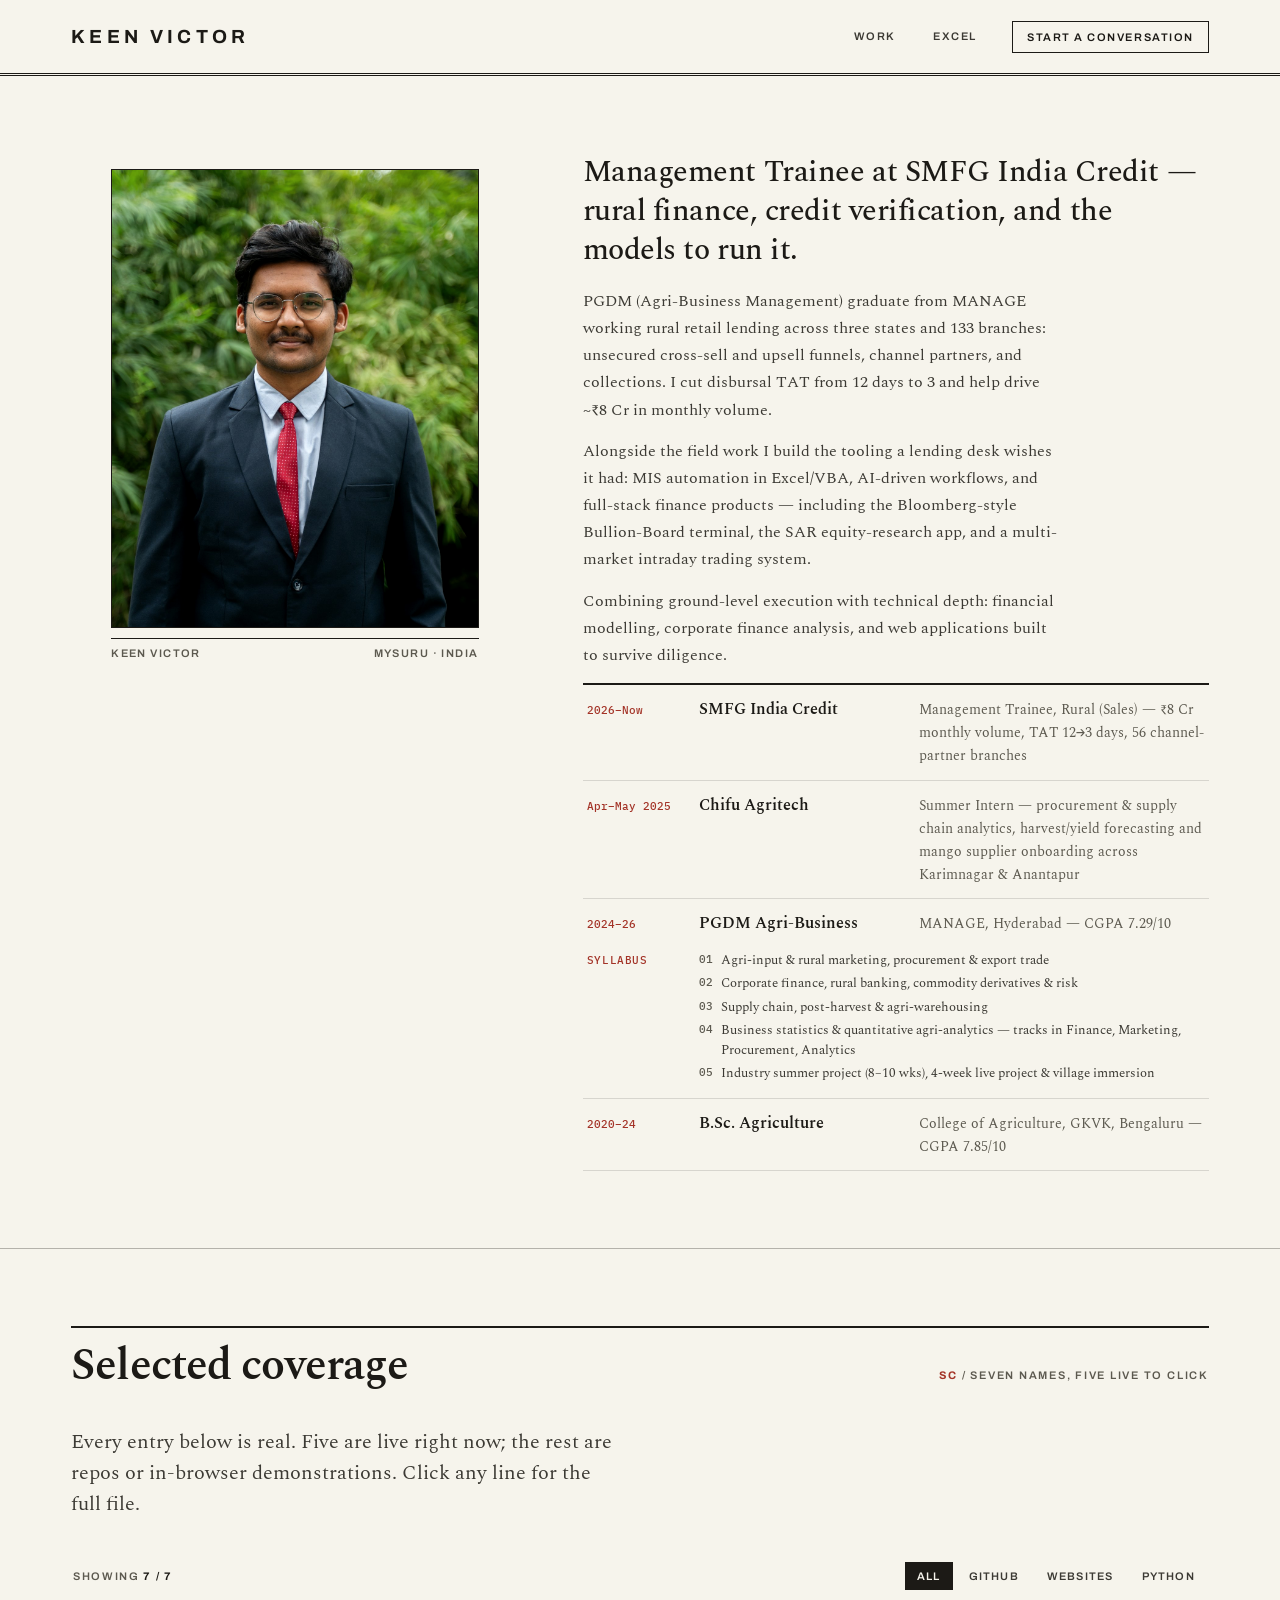
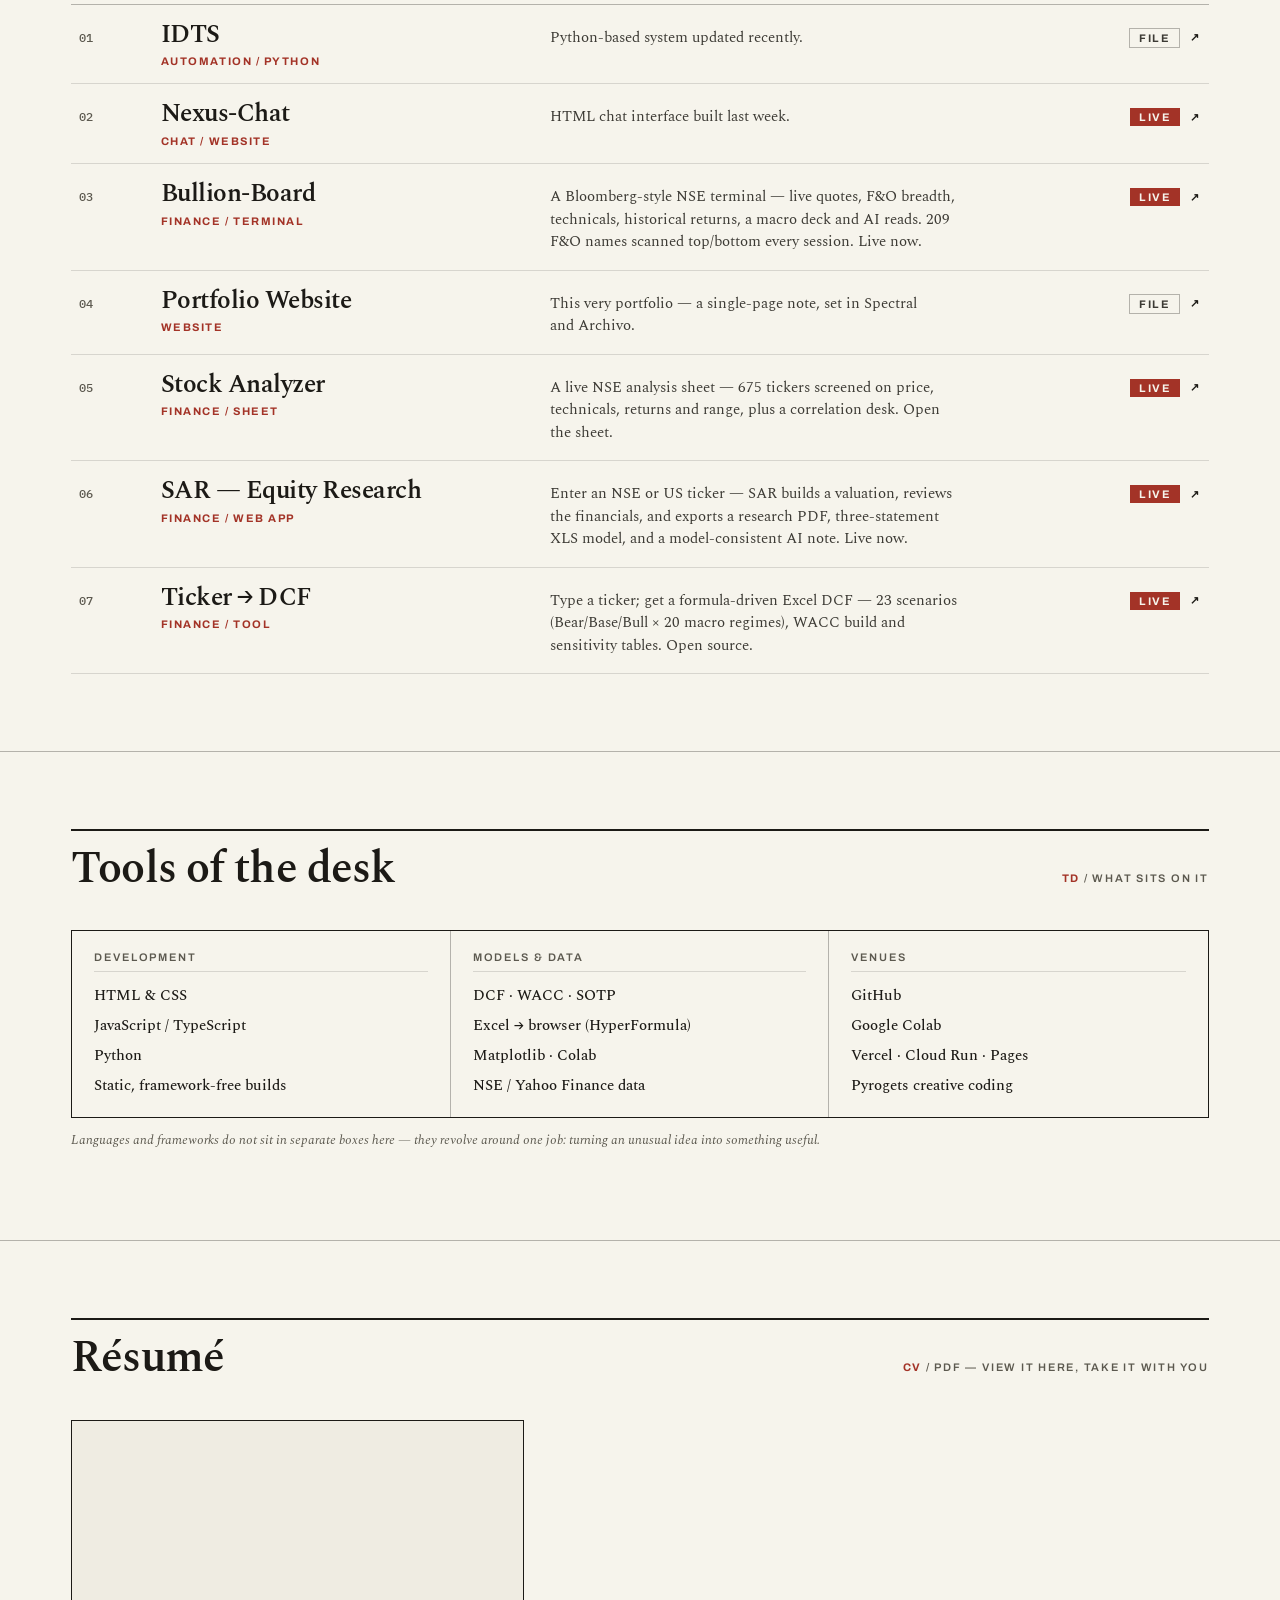
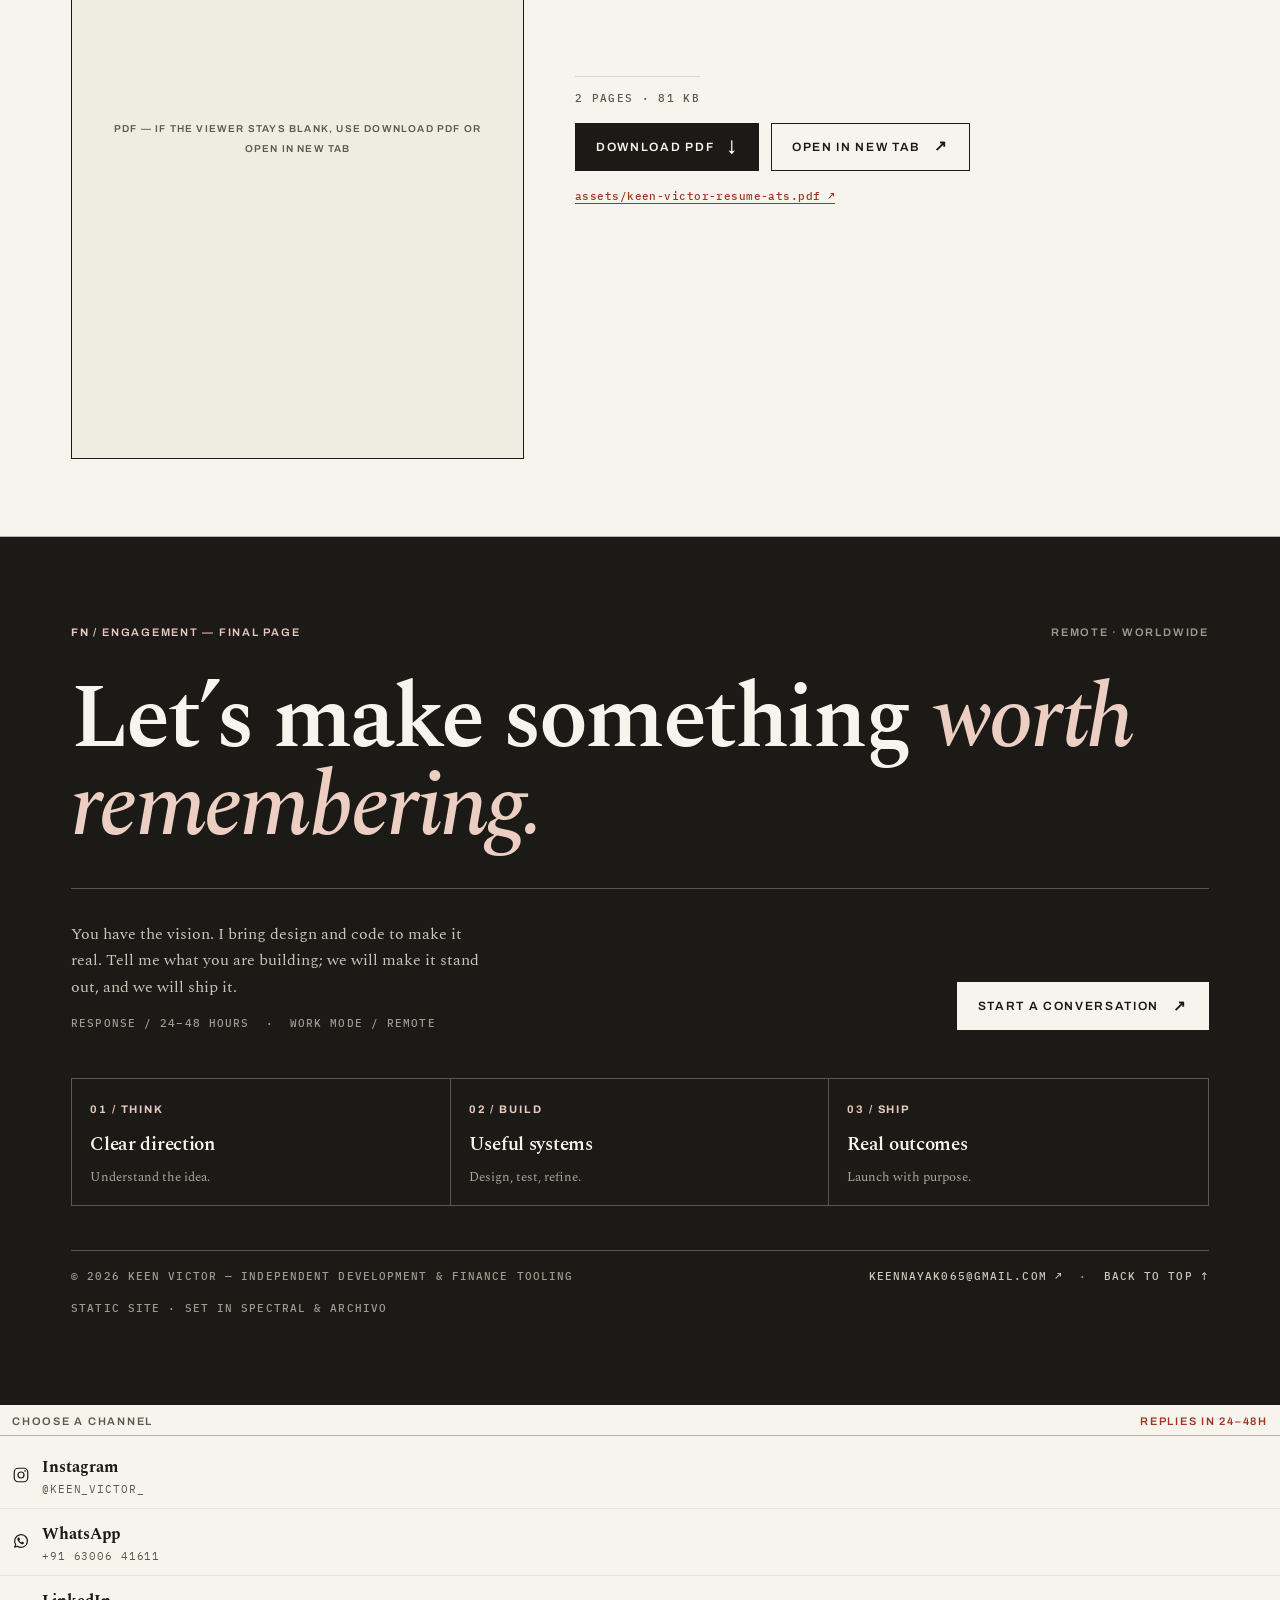
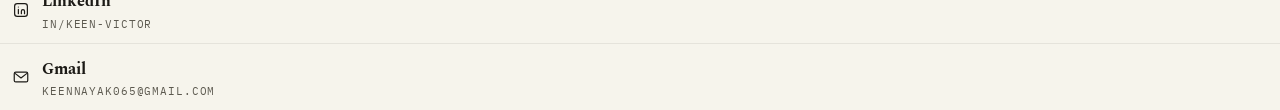
==== commit 5061e513: "Remove the remaining collection efficiency figure" ====
--- a/index.html
+++ b/index.html
@@ -47,7 +47,7 @@
           <p>Combining ground-level execution with technical depth: financial modelling, corporate finance analysis, and web applications built to survive diligence.</p>
         </div>
         <div class="history" aria-label="Track record">
-          <div class="history-row"><span class="when">2026–Now</span><strong>SMFG India Credit</strong><span>Management Trainee, Rural (Sales) — ₹8 Cr monthly volume, TAT 12&rarr;3 days, 99.5% collection efficiency, 56 channel-partner branches</span></div>
+          <div class="history-row"><span class="when">2026–Now</span><strong>SMFG India Credit</strong><span>Management Trainee, Rural (Sales) — ₹8 Cr monthly volume, TAT 12&rarr;3 days, 56 channel-partner branches</span></div>
           <div class="history-row"><span class="when">Apr–May 2025</span><strong>Chifu Agritech</strong><span>Summer Intern — procurement &amp; supply chain analytics, harvest/yield forecasting and mango supplier onboarding across Karimnagar &amp; Anantapur</span></div>
           <div class="history-row"><span class="when">2024–26</span><strong>PGDM Agri-Business</strong><span>MANAGE, Hyderabad — CGPA 7.29/10</span></div>
           <div class="history-detail"><span class="when">Syllabus</span><ul class="hd-list"><li>Agri-input &amp; rural marketing, procurement &amp; export trade</li><li>Corporate finance, rural banking, commodity derivatives &amp; risk</li><li>Supply chain, post-harvest &amp; agri-warehousing</li><li>Business statistics &amp; quantitative agri-analytics — tracks in Finance, Marketing, Procurement, Analytics</li><li>Industry summer project (8–10 wks), 4-week live project &amp; village immersion</li></ul></div>
